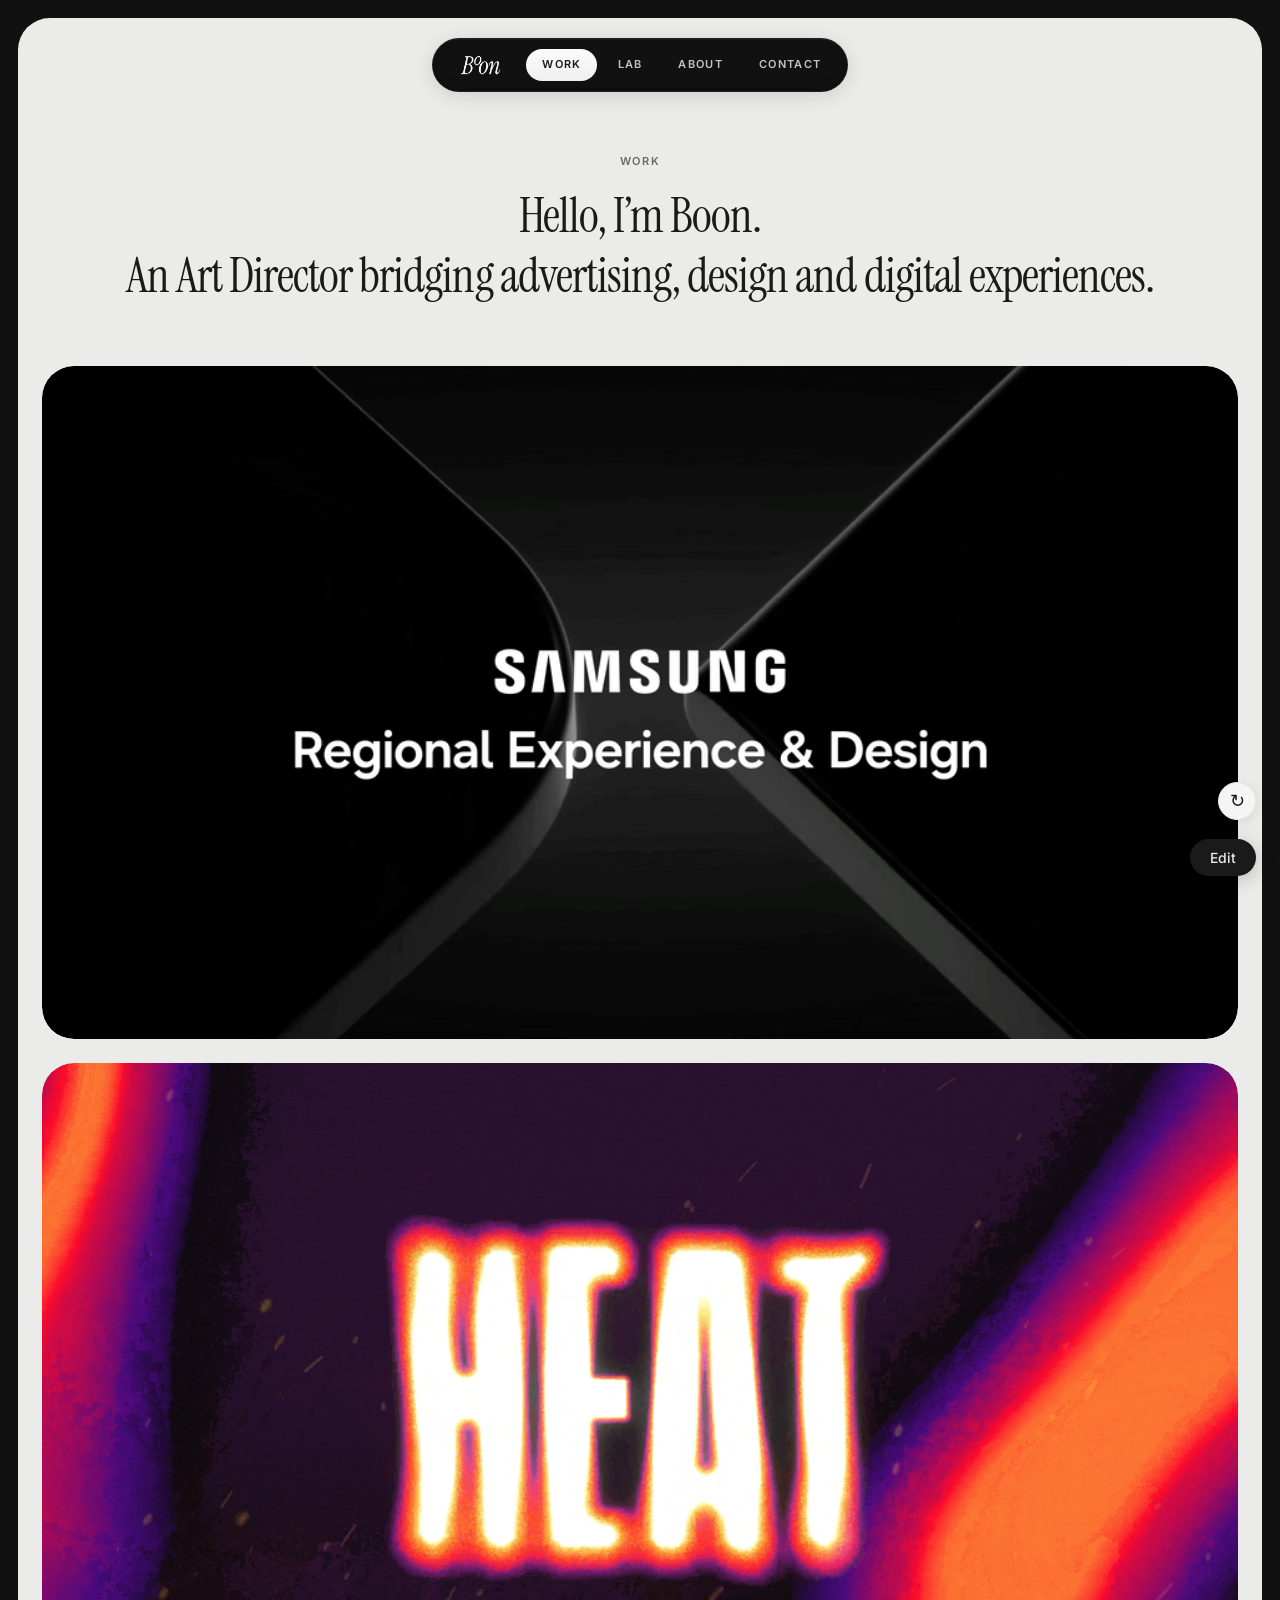
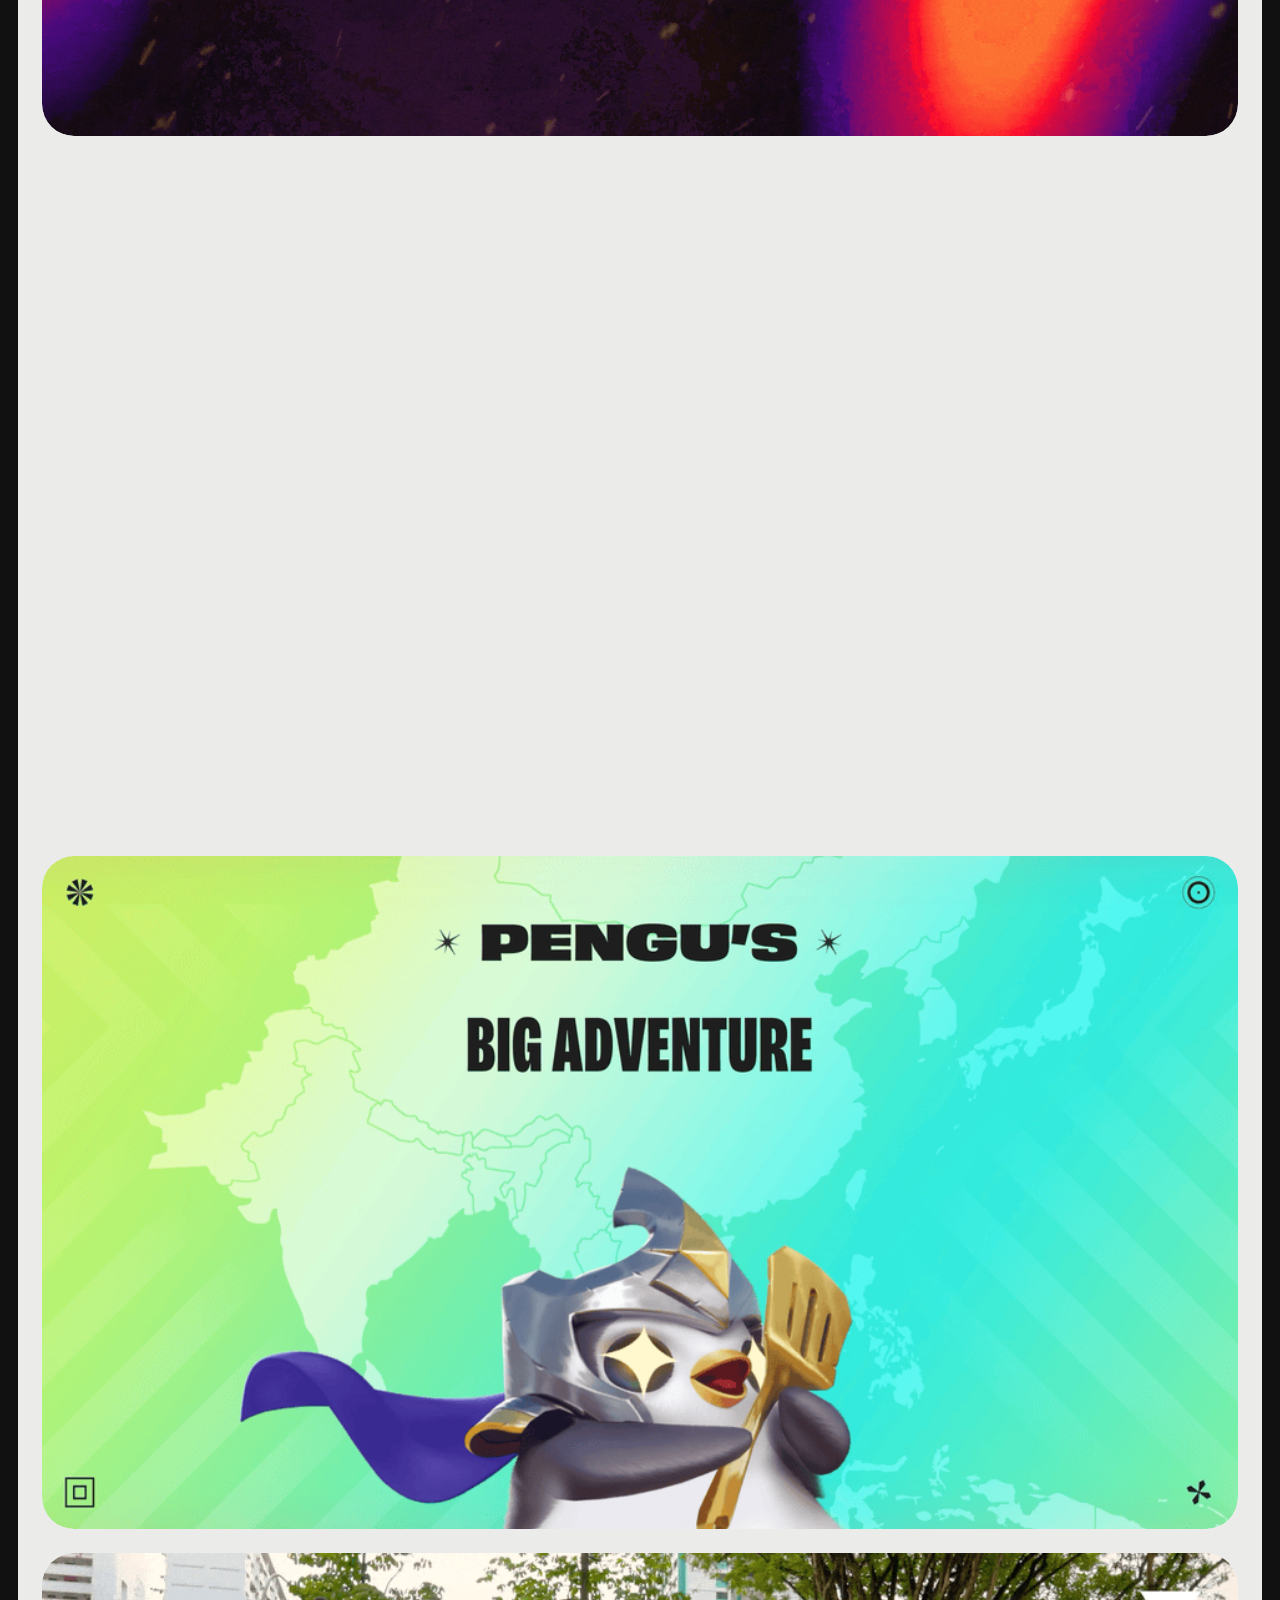
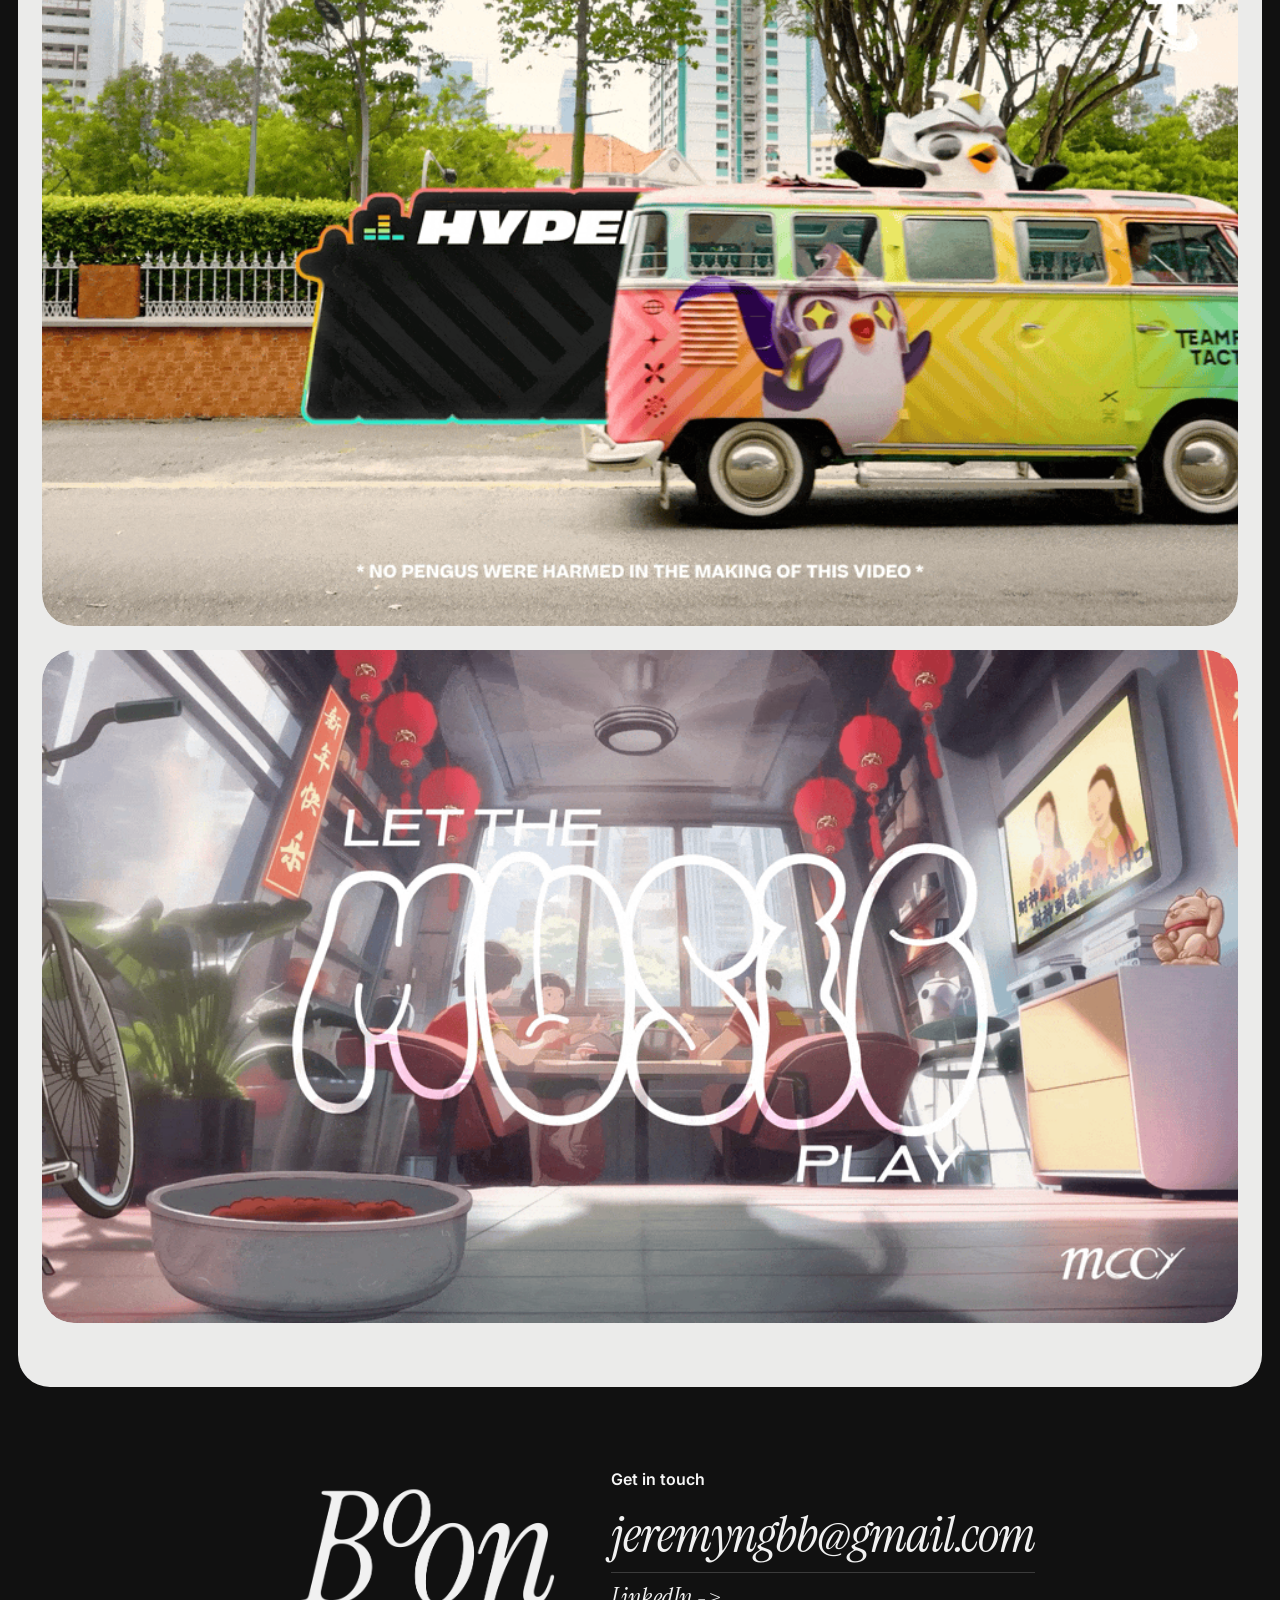
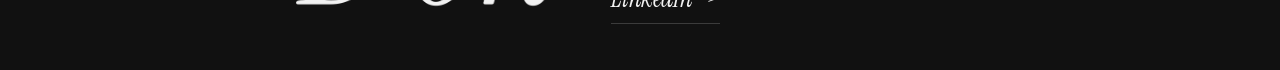
==== index.html @ 9c209c6b "Refresh about copy" ====
<!DOCTYPE html>
<html lang="en">
<head>
  <meta charset="UTF-8">
  <meta name="viewport" content="width=device-width, initial-scale=1.0">
  <meta name="description" content="Boon — Creative Portfolio. Currently Pushin' Ps in Digitas Singapore.">
  <title>Boon — Portfolio</title>
  <link rel="icon" type="image/png" href="assets/boon-logo.png">
  <link rel="apple-touch-icon" href="assets/boon-logo.png">
  <link rel="stylesheet" href="css/style.css?v=20260504-01">
</head>
<body>

  <!-- Viewport Outer (dark background) -->
  <div class="viewport-outer">
    <div class="site-frame" id="siteFrame">

      <!-- Site Header -->
      <header class="site-header" id="siteHeader">
        <div class="site-header-left"></div>
        <nav class="notch-nav" id="notchNav">
          <span class="site-logo" id="notchLogo" data-editable="site.logo"></span>
          <div class="notch-links-shell">
            <div class="notch-links" id="notchLinks"></div>
          </div>
        </nav>
        <div class="site-header-right"></div>
      </header>

      <!-- Work View -->
      <div id="workView">
        <!-- Hero Section -->
        <section class="hero" id="hero">
          <p class="hero-eyebrow">WORK</p>
          <h1 class="hero-title" id="heroTitle"></h1>
        </section>

        <!-- Projects Grid -->
        <section class="projects-grid" id="projectsGrid"></section>
      </div>

      <!-- Lab View -->
      <div id="labView" style="display: none;">
        <section class="hero" id="labHero">
          <p class="hero-eyebrow">LAB</p>
          <h1 class="hero-title" id="labTitle"></h1>
        </section>

        <section class="projects-grid" id="labProjectsGrid"></section>
      </div>

      <!-- About View -->
      <div id="aboutView" style="display: none;">
        <section class="about-section" id="aboutSection"></section>
      </div>

    </div><!-- /site-frame -->
  </div><!-- /viewport-outer -->

  <footer class="site-footer" id="siteFooter"></footer>

  <!-- Sync Button -->
  <button class="sync-toggle" id="syncToggle" title="Sync from data.js" onclick="syncFromFile()">↻</button>

  <!-- Edit Mode Toggle -->
  <button class="edit-toggle" id="editToggle">Edit</button>

  <!-- Edit Toolbar -->
  <div class="edit-toolbar" id="editToolbar">
    <button onclick="addNewProject()">+ Add Project</button>
    <button onclick="exportData()">Export Data</button>
    <button class="primary" onclick="saveData(); showToast('Saved!');">Save</button>
  </div>

  <!-- Toast notification -->
  <div id="toast" style="
    position: fixed; bottom: 80px; left: 50%; transform: translateX(-50%) translateY(20px);
    background: #1A1A1A; color: #fff; font-family: var(--font-body); font-size: 13px;
    padding: 10px 24px; border-radius: 50px; opacity: 0; pointer-events: none;
    transition: all 0.3s cubic-bezier(0.16, 1, 0.3, 1); z-index: 3000;
  "></div>

  <!-- Scripts -->
  <script defer src="js/data.js?v=20260504-01"></script>
  <script defer src="js/core.js?v=20260504-01"></script>
  <script defer src="js/app.js?v=20260504-01"></script>
  <script defer src="js/editor.js?v=20260504-01"></script>
</body>
</html>
---- css/style.css ----
/* ============================================================
   V3 PORTFOLIO — DESIGN SYSTEM & STYLES
   'Arkitect' Style — Architectural Frame Layout
   Typography: Instrument Serif (headers) + Inter (body)
   ============================================================ */

/* --- Google Fonts Import --- */
@import url('https://fonts.googleapis.com/css2?family=Instrument+Serif:ital@0;1&family=Inter:wght@300;400;500;600&display=swap');

/* --- Design Tokens --- */
:root {
  /* Colors */
  --color-bg: #EBEBEA;
  --color-outer: #111111;
  --color-text: #1A1A1A;
  --color-text-secondary: #6B6B6B;
  --color-surface: #F5F5F5;
  --color-border: #E8E8E8;
  --color-notch-bg: rgba(20, 20, 20, 0.90);
  --color-notch-text: #FFFFFF;
  --color-accent: #0044FF;

  /* Typography */
  --font-heading: 'Instrument Serif', serif;
  --font-body: 'Inter', sans-serif;

  /* Spacing */
  --space-xs: 8px;
  --space-sm: 16px;
  --space-md: 24px;
  --space-lg: 40px;
  --space-xl: 64px;
  --space-2xl: 96px;

  /* Layout */
  --max-width: 1200px;
  --media-max-width: 1280px;
  --card-radius: 16px;
  --notch-radius: 50px;
  --frame-radius: 32px;
  --grid-item-radius: 24px;
  --frame-padding: 18px;

  /* Transitions */
  --ease-out: cubic-bezier(0.16, 1, 0.3, 1);
  --ease-spring: cubic-bezier(0.34, 1.56, 0.64, 1);
  --duration-fast: 0.2s;
  --duration-normal: 0.4s;
  --duration-slow: 0.6s;
}

/* --- Reset --- */
*,
*::before,
*::after {
  box-sizing: border-box;
  margin: 0;
  padding: 0;
}

html {
  scroll-behavior: smooth;
  -webkit-font-smoothing: antialiased;
  -moz-osx-font-smoothing: grayscale;
}

body {
  font-family: var(--font-body);
  font-weight: 400;
  font-size: 16px;
  line-height: 1.6;
  color: var(--color-text);
  background-color: var(--color-outer);
  overflow-x: hidden;
  min-height: 100vh;
}

img {
  display: block;
  max-width: 100%;
  height: auto;
}

a {
  color: inherit;
  text-decoration: none;
}

/* ============================================================
   ARCHITECTURAL FRAME LAYOUT
   ============================================================ */

/* Outer container — the dark background "border" */
.viewport-outer {
  position: relative;
  min-height: 100vh;
  background-color: var(--color-outer);
  padding: var(--frame-padding);
  display: flex;
}

/* Inner frame — the white content area */
.site-frame {
  flex: 1;
  background: var(--color-bg);
  border-radius: var(--frame-radius);
  overflow: visible;
  position: relative;
  transition:
    transform 0.42s var(--ease-out),
    opacity 0.28s var(--ease-out),
    filter 0.28s var(--ease-out);
}

/* Body fade-in on load */
.site-frame > * {
  animation: bodyFadeIn 0.5s ease forwards;
}

@keyframes bodyFadeIn {
  from { opacity: 0; }
  to   { opacity: 1; }
}

/* ============================================================
   SITE FOOTER
   ============================================================ */
.site-footer {
  background: var(--color-outer);
  color: #F5F1E8;
  padding: 0 var(--frame-padding) calc(var(--space-md) + 20px);
}

.site-footer-inner {
  max-width: min(1400px, calc(100vw - (var(--frame-padding) * 2)));
  margin: 0 auto;
  padding: 0;
  position: relative;
}

.site-footer-top {
  display: grid;
  grid-template-columns: minmax(220px, 0.78fr) minmax(320px, 1fr);
  gap: clamp(28px, 5vw, 56px);
  align-items: center;
  padding-top: 64px;
  max-width: 980px;
  margin: 0 auto;
}

.site-footer-brand {
  display: flex;
  align-items: center;
  justify-content: flex-end;
  min-height: 0;
  width: 100%;
  padding: 0;
  border: none;
  background: transparent;
  cursor: pointer;
  transition: opacity var(--duration-fast) ease;
}

.site-footer-brand:hover {
  opacity: 0.82;
}

.site-footer-logo-mark {
  width: min(100%, 260px);
  height: auto;
  object-fit: contain;
  filter: brightness(0) invert(1);
  opacity: 0.94;
}

.site-footer-wordmark {
  font-family: var(--font-heading);
  font-size: clamp(88px, 16vw, 220px);
  line-height: 0.9;
  letter-spacing: -0.04em;
}

.site-footer-meta {
  display: flex;
  flex-direction: column;
  align-items: flex-start;
  justify-content: center;
  gap: 14px;
  padding-bottom: 0;
}

.site-footer-kicker {
  font-family: var(--font-body);
  font-size: 16px;
  font-weight: 600;
  line-height: 1.1;
  color: rgba(255, 255, 255, 0.96);
  margin: 0 0 8px;
}

.site-footer-link {
  display: inline-flex;
  align-items: center;
  justify-content: flex-start;
  min-height: 0;
  padding: 0 0 12px;
  border: none;
  border-bottom: 1px solid rgba(255, 255, 255, 0.18);
  color: rgba(255, 255, 255, 0.94);
  background: transparent;
  font-family: var(--font-heading);
  font-size: clamp(34px, 4vw, 58px);
  font-weight: 400;
  font-style: italic;
  letter-spacing: -0.02em;
  line-height: 0.95;
  white-space: nowrap;
  transition: border-color var(--duration-fast) ease,
    color var(--duration-fast) ease,
    transform var(--duration-fast) var(--ease-out);
}

.site-footer-link--secondary {
  font-size: clamp(17px, 2vw, 29px);
}

.site-footer-link:hover {
  color: #ffffff;
  border-color: rgba(255, 255, 255, 0.34);
  transform: translateY(-1px);
}

.site-footer-toplink {
  position: absolute;
  top: -56px;
  left: 50%;
  display: flex;
  align-items: center;
  justify-content: center;
  min-width: 250px;
  min-height: 56px;
  padding: 0 28px;
  border: none;
  border-radius: 0 0 28px 28px;
  color: #111111;
  background: var(--color-bg);
  font-family: var(--font-body);
  font-size: 14px;
  font-weight: 600;
  letter-spacing: 0.02em;
  text-transform: uppercase;
  cursor: pointer;
  opacity: 1;
  visibility: hidden;
  pointer-events: none;
  transform: translate(-50%, -18px);
  transition: background var(--duration-fast) ease,
    transform 1.05s cubic-bezier(0.22, 1, 0.36, 1) 0.12s;
}

.site-footer.footer-reveal-active .site-footer-toplink {
  visibility: visible;
  pointer-events: auto;
  transform: translate(-50%, 10px);
}

.site-footer-toplink:hover {
  color: #3a3a3a;
}

/* ============================================================
   SITE HEADER (3-part: Logo | Nav-Pill | Spacer)
   ============================================================ */
.site-header {
  position: sticky;
  top: 0;
  z-index: 1000;
  display: grid;
  grid-template-columns: 1fr auto 1fr;
  align-items: center;
  padding: 20px 32px;
  background: transparent; /* No more white rectangle */
  border-bottom: 1px solid transparent;
  transition: transform var(--duration-normal) var(--ease-out);
}

/* Class to hide the header on scroll down */
.site-header.header-hidden {
  transform: translateY(-100%);
}

/* Logo in header (inside nav pill) */
.site-logo {
  display: inline-flex;
  align-items: center;
  justify-content: center;
  min-height: 38px;
  cursor: pointer;
  user-select: none;
  padding-left: 22px;
  padding-right: 14px;
  margin-right: 8px;
  transition: opacity var(--duration-fast) ease;
}

.site-logo-mark {
  display: block;
  height: 24px;
  width: auto;
  max-width: 128px;
  object-fit: contain;
  opacity: 0.98;
  filter: brightness(0) invert(1) drop-shadow(0 1px 0 rgba(255, 255, 255, 0.14));
}

.site-logo:hover {
  opacity: 0.6;
}

/* Right spacer */
.site-header-right {
  justify-self: end;
}

/* ============================================================
   NOTCH NAV (Pill — center of header)
   ============================================================ */
.notch-nav {
  display: flex;
  align-items: center;
  gap: 0;
  padding: 6px;
  background: var(--color-outer);
  border-radius: var(--notch-radius);
  border: 1px solid rgba(255, 255, 255, 0.06);
  box-shadow:
    inset 0 1px 0 rgba(255, 255, 255, 0.04),
    inset 0 -2px 8px rgba(0, 0, 0, 0.28),
    0 4px 20px rgba(0, 0, 0, 0.12);
}

.notch-links-shell {
  position: relative;
  display: flex;
  align-items: center;
  padding: 4px;
  border-radius: 999px;
  background: transparent;
  box-shadow: none;
}

.notch-links {
  position: relative;
  display: flex;
  align-items: center;
  gap: 4px;
}

.notch-active-pill {
  position: absolute;
  top: 0;
  left: 0;
  height: 100%;
  border-radius: 50px;
  background:
    linear-gradient(180deg, rgba(255, 255, 255, 0.98) 0%, rgba(244, 244, 244, 0.98) 100%);
  transition: transform 0.65s var(--ease-out),
              width 0.65s var(--ease-out),
              opacity 0.2s ease;
  opacity: 0;
  pointer-events: none;
}

.notch-active-pill.is-returning {
  transition: transform 0.8s var(--ease-out),
              width 0.8s var(--ease-out),
              opacity 0.2s ease;
}

.notch-link {
  position: relative;
  z-index: 1;
  font-family: var(--font-body);
  font-size: 11px;
  font-weight: 600;
  letter-spacing: 0.12em;
  text-transform: uppercase;
  color: var(--color-notch-text);
  padding: 7px 16px;
  border-radius: 50px;
  transition: color var(--duration-fast) ease,
              opacity var(--duration-fast) ease;
  cursor: pointer;
  user-select: none;
  opacity: 0.75;
  white-space: nowrap;
}

.notch-link:hover {
  opacity: 1;
}

.notch-link.active {
  opacity: 1;
}

.notch-link.is-highlighted {
  color: var(--color-text);
  opacity: 1;
}

/* ============================================================
   HERO SECTION
   ============================================================ */
.hero {
  text-align: center;
  padding: 40px var(--space-md) 60px;
  max-width: var(--max-width);
  margin: 0 auto;
}

.hero-eyebrow {
  font-family: var(--font-body);
  font-size: 11px;
  font-weight: 600;
  letter-spacing: 0.14em;
  text-transform: uppercase;
  color: var(--color-text-secondary);
  margin-bottom: var(--space-sm);
}

.hero-title {
  font-family: var(--font-heading);
  font-size: clamp(32px, 5vw, 48px);
  font-weight: 400;
  line-height: 1.25;
  color: var(--color-text);
  letter-spacing: -0.02em;
}

/* Hero entrance animation */
.hero-title .line {
  display: block;
  opacity: 0;
  transform: translateY(20px);
  animation: heroLineIn 0.7s var(--ease-out) forwards;
}

.about-hero-headline .line {
  display: block;
  opacity: 0;
  transform: translateY(20px);
  animation: heroLineIn 0.7s var(--ease-out) forwards;
}

.hero-title .line:nth-child(2) {
  animation-delay: 0.12s;
}

.about-hero-headline .line:nth-child(2) {
  animation-delay: 0.12s;
}

@keyframes heroLineIn {
  to {
    opacity: 1;
    transform: translateY(0);
  }
}

/* ============================================================
   PROJECT CARDS GRID — Flush Architectural Layout
   ============================================================ */
.projects-grid {
  width: 100%;
  display: flex;
  flex-direction: column;
  gap: var(--space-md);
  padding: 0 0 var(--space-xl);
}

.project-card {
  position: relative;
  width: min(calc(100% - (var(--space-md) * 2)), var(--media-max-width));
  max-width: var(--media-max-width);
  margin: 0 auto;
  aspect-ratio: 16 / 9;
  overflow: hidden;
  cursor: pointer;
  display: block;
  border-radius: var(--frame-radius);
}

@media (hover: hover) and (pointer: fine) {
  .has-custom-view-cursor .project-card,
  .has-custom-view-cursor .project-card * {
    cursor: none !important;
  }
}

/* BG image — fills full card */
.project-card-bg {
  position: absolute;
  inset: 0;
  background-size: cover;
  background-repeat: no-repeat;
  background-position: center;
  border-radius: inherit;
  transition: transform 0.7s var(--ease-out);
}

.project-card-media,
.project-hero-media,
.block-media {
  width: 100%;
  height: 100%;
  display: block;
  border-radius: inherit;
  background: transparent;
}

.project-card-media {
  object-fit: cover;
}

.project-hero-media,
.block-media--contain {
  object-fit: contain;
}

.block-media--cover {
  object-fit: cover;
}

.project-card:hover .project-card-bg {
  transform: scale(1.03);
}

.project-view-cursor {
  position: fixed;
  top: 0;
  left: 0;
  width: 55px;
  height: 55px;
  display: flex;
  align-items: center;
  justify-content: center;
  border-radius: 999px;
  background: rgba(17, 17, 17, 0.92);
  color: #ffffff;
  backdrop-filter: blur(8px);
  -webkit-backdrop-filter: blur(8px);
  transform: translate(-50%, -50%) scale(0.84);
  opacity: 0;
  pointer-events: none;
  z-index: 2100;
  transition:
    opacity 0.18s ease,
    transform 0.28s cubic-bezier(0.22, 1, 0.36, 1);
}

.project-view-cursor.is-active {
  opacity: 1;
  transform: translate(-50%, -50%) scale(1);
}

.project-view-cursor__label {
  font-family: var(--font-body);
  font-size: 9px;
  font-weight: 600;
  letter-spacing: 0.14em;
  text-transform: uppercase;
  line-height: 1;
}

/* Brand tag — minimalist white pill on top-left */
.project-brand-tag {
  position: absolute;
  top: 20px;
  left: 20px;
  z-index: 2;
  display: flex;
  gap: 6px;
  flex-wrap: wrap;
}

.brand-pill {
  display: inline-block;
  background: #FFFFFF;
  color: #1A1A1A;
  font-family: var(--font-body);
  font-size: 10px;
  font-weight: 700;
  letter-spacing: 0.1em;
  text-transform: uppercase;
  padding: 5px 12px;
  border-radius: 50px;
  pointer-events: none;
  /* Subtle shadow for readability on dark images */
  box-shadow: 0 2px 12px rgba(0, 0, 0, 0.15);
  transition: opacity var(--duration-fast) ease;
}

/* Click-to-nav overlay */
.project-card-click-area {
  position: absolute;
  inset: 0;
  z-index: 1;
}

/* ============================================================
   PROJECT DETAIL PAGE
   ============================================================ */
.project-hero {
  position: relative;
  width: 100%;
  margin-top: 0;
  padding: 0 var(--space-md);
  max-width: var(--media-max-width);
  margin: 40px auto 0;
}

.project-hero-image {
  width: 100%;
  aspect-ratio: 16 / 10;
  border-radius: var(--frame-radius);
  overflow: hidden;
  display: flex;
  align-items: center;
  justify-content: center;
  background-size: contain;
  background-repeat: no-repeat;
  background-position: center;
}

.project-hero-image img {
  width: 100%;
  height: 100%;
  object-fit: contain;
}

.project-hero-label {
  font-family: var(--font-heading);
  font-size: clamp(32px, 6vw, 56px);
  color: #FFFFFF;
  text-shadow: 0 2px 20px rgba(0, 0, 0, 0.2);
}

.project-info {
  max-width: var(--max-width);
  margin: 0 auto;
  padding: var(--space-xl) var(--space-md);
  text-align: center;
}

.project-info-title {
  font-family: var(--font-heading);
  font-size: clamp(28px, 5vw, 40px);
  font-weight: 400;
  margin-bottom: var(--space-md);
  line-height: 1.3;
}

.project-info-description {
  font-family: var(--font-body);
  font-size: 16px;
  line-height: 1.75;
  color: var(--color-text-secondary);
  max-width: 800px;
  margin: 0 auto;
}

.project-info-description span {
  font-size: inherit !important;
}

.project-info-description p {
  margin-bottom: var(--space-sm) !important;
}

.project-info-description p:last-child {
  margin-bottom: 0 !important;
}

/* Base styles for user-generated inline links */
[data-editable] a,
.content-blocks a {
  color: inherit;
  text-decoration: underline;
  text-decoration-thickness: 1px;
  text-underline-offset: 4px;
  transition: opacity 0.2s ease;
}

[data-editable] a:hover,
.content-blocks a:hover {
  opacity: 0.6;
}

.project-meta {
  display: flex;
  justify-content: center;
  gap: var(--space-md);
  flex-wrap: wrap;
  font-family: var(--font-body);
  font-size: 13px;
  font-weight: 500;
  letter-spacing: 0.08em;
  text-transform: uppercase;
  color: var(--color-text-secondary);
  margin-top: var(--space-lg);
}

.project-meta span {
  white-space: nowrap;
}

/* --- Content Blocks --- */
.content-blocks {
  max-width: var(--media-max-width);
  margin: 0 auto;
  padding: 0 var(--space-md) var(--space-2xl);
  display: flex;
  flex-direction: column;
  gap: var(--space-lg);
}

.block-full-image {
  width: 100%;
  aspect-ratio: 16 / 10;
  border-radius: var(--frame-radius);
  overflow: hidden;
  display: flex;
  align-items: center;
  justify-content: center;
  background-size: contain;
  background-repeat: no-repeat;
  background-position: center;
}

.block-full-image img {
  width: 100%;
  height: 100%;
  object-fit: contain;
}

.block-full-image-label {
  font-family: var(--font-heading);
  font-size: clamp(28px, 5vw, 48px);
  color: #FFFFFF;
  text-shadow: 0 2px 20px rgba(0, 0, 0, 0.2);
}

.block-image-grid {
  display: grid;
  gap: var(--space-sm);
}

.block-two-image {
  display: grid;
  grid-template-columns: repeat(2, 1fr);
  gap: var(--space-sm);
}

.block-two-image-item {
  position: relative;
  aspect-ratio: 16 / 9;
  border-radius: var(--frame-radius);
  overflow: hidden;
  display: flex;
  align-items: center;
  justify-content: center;
  background-size: contain;
  background-repeat: no-repeat;
  background-position: center;
}

.block-image-grid.cols-2 {
  grid-template-columns: repeat(2, 1fr);
}

.block-image-grid.cols-3 {
  grid-template-columns: repeat(3, 1fr);
}

.block-image-grid.cols-4 {
  grid-template-columns: repeat(4, 1fr);
}

.block-grid-item {
  position: relative;
  aspect-ratio: 3 / 4;
  border-radius: var(--grid-item-radius);
  overflow: hidden;
  display: flex;
  align-items: center;
  justify-content: center;
  background-size: contain;
  background-repeat: no-repeat;
  background-position: center;
}

.block-grid-item img {
  width: 100%;
  height: 100%;
  object-fit: contain;
}

.thumbnail-drag-handle {
  position: absolute;
  top: 10px;
  left: 10px;
  width: 28px;
  height: 28px;
  display: none;
  align-items: center;
  justify-content: center;
  background: rgba(20, 20, 20, 0.85);
  color: #fff;
  border: 1px solid rgba(255, 255, 255, 0.2);
  border-radius: 50%;
  font-size: 12px;
  line-height: 1;
  cursor: grab;
  z-index: 21;
  backdrop-filter: blur(4px);
  user-select: none;
  -webkit-user-select: none;
}

body.edit-mode .thumbnail-drag-handle {
  display: flex;
}

body.edit-mode .thumbnail-drag-handle:active {
  cursor: grabbing;
}

.block-text {
  text-align: center;
  padding: var(--space-md) 0;
}

.block-text p {
  font-family: var(--font-body);
  font-size: 16px;
  line-height: 1.75;
  color: var(--color-text-secondary);
  max-width: 800px;
  margin: 0 auto;
}

.block-video {
  width: 100%;
  aspect-ratio: 16 / 9;
  border-radius: var(--frame-radius);
  overflow: hidden;
  position: relative;
  display: flex;
  align-items: center;
  justify-content: center;
}

.block-video iframe,
.block-video video {
  width: 100%;
  height: 100%;
  border: none;
}

.block-two-column {
  display: grid;
  grid-template-columns: 1fr 1fr;
  gap: var(--space-md);
  align-items: start;
}

.block-two-column .col-text {
  font-family: var(--font-body);
  font-size: 16px;
  line-height: 1.75;
  color: var(--color-text-secondary);
  padding: var(--space-sm) 0;
}

.block-two-column .col-image {
  border-radius: var(--frame-radius);
  overflow: hidden;
  aspect-ratio: 4 / 3;
  background-size: contain;
  background-repeat: no-repeat;
  background-position: center;
}

.block-two-column .col-image img {
  width: 100%;
  height: 100%;
  object-fit: contain;
}

/* ============================================================
   EDIT MODE
   ============================================================ */
.sync-toggle {
  position: fixed;
  bottom: calc(env(safe-area-inset-bottom, 0px) + var(--space-md) + 56px);
  right: max(var(--space-md), env(safe-area-inset-right, 0px));
  z-index: 99999;
  width: 38px;
  height: 38px;
  background: var(--color-surface);
  color: var(--color-text);
  font-size: 18px;
  line-height: 1;
  border: 1px solid var(--color-border);
  border-radius: 50%;
  cursor: pointer;
  box-shadow: 0 2px 12px rgba(0, 0, 0, 0.1);
  display: none !important;
  visibility: hidden !important;
  opacity: 0 !important;
  align-items: center;
  justify-content: center;
  transition: transform var(--duration-fast) var(--ease-spring),
    background var(--duration-fast) ease,
    box-shadow var(--duration-fast) ease;
}

.sync-toggle:hover {
  transform: scale(1.1) rotate(20deg);
  background: var(--color-bg);
  box-shadow: 0 4px 20px rgba(0, 0, 0, 0.15);
}

.sync-toggle.syncing {
  animation: syncSpin 0.8s linear infinite;
  opacity: 0.6;
  pointer-events: none;
}

@keyframes syncSpin {
  from { transform: rotate(0deg); }
  to   { transform: rotate(360deg); }
}

.edit-toggle {
  position: fixed;
  bottom: calc(env(safe-area-inset-bottom, 0px) + var(--space-md));
  right: max(var(--space-md), env(safe-area-inset-right, 0px));
  z-index: 99999;
  background: var(--color-text);
  color: var(--color-bg);
  font-family: var(--font-body);
  font-size: 14px;
  font-weight: 500;
  padding: 10px 20px;
  border: none;
  border-radius: 50px;
  cursor: pointer;
  box-shadow: 0 4px 20px rgba(0, 0, 0, 0.2);
  display: none !important;
  visibility: hidden !important;
  opacity: 0 !important;
  align-items: center;
  justify-content: center;
  transition: transform var(--duration-fast) var(--ease-spring),
    background var(--duration-fast) ease;
}

.edit-toggle:hover {
  transform: scale(1.05);
}

.edit-toggle.active {
  background: var(--color-accent);
}

body.editor-enabled .sync-toggle {
  display: flex !important;
  visibility: visible !important;
  opacity: 1 !important;
}

body.editor-enabled .edit-toggle {
  display: inline-flex !important;
  visibility: visible !important;
  opacity: 1 !important;
}

/* Editable elements in edit mode */
body.edit-mode [data-editable] {
  outline: 2px dashed rgba(0, 68, 255, 0.3);
  outline-offset: 4px;
  cursor: text;
  border-radius: 4px;
  transition: outline-color var(--duration-fast) ease;
}

body.edit-mode [data-editable]:hover {
  outline-color: var(--color-accent);
}

body.edit-mode [data-editable]:focus {
  outline: 2px solid var(--color-accent);
  outline-offset: 4px;
}

/* Drag handle for cards and blocks in edit mode */
body.edit-mode .project-card,
body.edit-mode #contentBlocks > div[data-block-index] {
  cursor: grab;
}

body.edit-mode .project-card.dragging,
body.edit-mode #contentBlocks > div[data-block-index].dragging {
  opacity: 0.5;
  cursor: grabbing;
}

.drag-placeholder {
  border: 2px dashed var(--color-border);
  aspect-ratio: 16 / 9;
  background: var(--color-surface);
}

.drag-placeholder-block {
  border: 2px dashed var(--color-border);
  border-radius: var(--card-radius);
  min-height: 120px;
  background: var(--color-surface);
}

.drag-placeholder-thumb {
  border: 2px dashed var(--color-border);
  border-radius: var(--card-radius);
  min-height: 120px;
  background: var(--color-surface);
}

/* Disable overlays during card drag */
#projectsGrid.is-card-dragging .image-upload-overlay,
#labProjectsGrid.is-card-dragging .image-upload-overlay {
  pointer-events: none;
}

/* Image upload overlay */
.image-upload-overlay {
  position: absolute;
  inset: 0;
  background: rgba(0, 0, 0, 0.5);
  display: none;
  align-items: center;
  justify-content: center;
  border-radius: 0;
  cursor: pointer;
  z-index: 5;
  transition: opacity var(--duration-fast) ease;
}

body.edit-mode .image-upload-overlay {
  display: flex;
}

.image-upload-overlay span {
  font-family: var(--font-body);
  font-size: 14px;
  font-weight: 500;
  color: #FFFFFF;
  background: rgba(255, 255, 255, 0.15);
  padding: 10px 24px;
  border-radius: 50px;
  backdrop-filter: blur(8px);
  border: 1px solid rgba(255, 255, 255, 0.2);
}

/* Delete Element Button */
.delete-element-btn {
  position: absolute;
  top: 12px;
  right: 12px;
  width: 32px;
  height: 32px;
  background: rgba(20, 20, 20, 0.85);
  color: #fff;
  border: 1px solid rgba(255, 255, 255, 0.2);
  border-radius: 50%;
  font-size: 20px;
  line-height: 1;
  display: none;
  align-items: center;
  justify-content: center;
  cursor: pointer;
  z-index: 20;
  backdrop-filter: blur(4px);
  transition: transform 0.2s cubic-bezier(0.34, 1.56, 0.64, 1), background 0.2s ease;
}

body.edit-mode .delete-element-btn {
  display: flex;
}

.delete-element-btn:hover {
  transform: scale(1.1);
  background: #d93025;
}

.block-drag-handle {
  position: absolute;
  top: 12px;
  left: 12px;
  width: 32px;
  height: 32px;
  display: none;
  align-items: center;
  justify-content: center;
  background: rgba(20, 20, 20, 0.85);
  color: #fff;
  border: 1px solid rgba(255, 255, 255, 0.2);
  border-radius: 50%;
  font-size: 14px;
  line-height: 1;
  cursor: grab;
  z-index: 20;
  backdrop-filter: blur(4px);
  user-select: none;
  -webkit-user-select: none;
}

body.edit-mode .block-drag-handle {
  display: flex;
}

.card-drag-handle {
  pointer-events: none;
}

body.edit-mode .block-drag-handle:active {
  cursor: grabbing;
}

.block-move-controls {
  position: absolute;
  top: 12px;
  left: 52px;
  display: none;
  gap: 8px;
  z-index: 20;
}

body.edit-mode .block-move-controls {
  display: flex;
}

.card-move-controls {
  left: 52px;
}

.block-move-btn {
  width: 32px;
  height: 32px;
  display: inline-flex;
  align-items: center;
  justify-content: center;
  background: rgba(20, 20, 20, 0.85);
  color: #fff;
  border: 1px solid rgba(255, 255, 255, 0.2);
  border-radius: 50%;
  font-size: 14px;
  line-height: 1;
  cursor: pointer;
  backdrop-filter: blur(4px);
  -webkit-backdrop-filter: blur(4px);
  touch-action: manipulation;
  user-select: none;
  -webkit-user-select: none;
}

.block-move-btn:disabled {
  opacity: 0.38;
  cursor: default;
}

.block-move-btn:not(:disabled):hover {
  transform: scale(1.06);
}

/* Ensure parents of delete buttons establish containing block */
body.edit-mode .block-image-grid,
body.edit-mode .block-text,
body.edit-mode .block-two-image,
body.edit-mode .block-two-column,
body.edit-mode .block-video,
body.edit-mode .block-full-image {
  position: relative;
}

.delete-image-btn {
  top: 10px;
  right: 10px;
  width: 28px;
  height: 28px;
  font-size: 18px;
  z-index: 21;
}

/* Edit toolbar */
.edit-toolbar {
  position: fixed;
  bottom: calc(env(safe-area-inset-bottom, 0px) + var(--space-md));
  left: 50%;
  transform: translateX(-50%) translateY(80px);
  z-index: 99998;
  display: none !important;
  gap: var(--space-xs);
  background: var(--color-notch-bg);
  backdrop-filter: blur(24px);
  -webkit-backdrop-filter: blur(24px);
  padding: 8px;
  border-radius: var(--notch-radius);
  border: 1px solid rgba(255, 255, 255, 0.08);
  box-shadow: 0 4px 30px rgba(0, 0, 0, 0.2);
  transition: transform var(--duration-normal) var(--ease-out);
  pointer-events: none;
  opacity: 0;
}

body.editor-enabled .edit-toolbar {
  display: flex !important;
}

body.edit-mode .edit-toolbar {
  transform: translateX(-50%) translateY(0);
  pointer-events: all;
  opacity: 1;
}

.edit-toolbar button {
  font-family: var(--font-body);
  font-size: 14px;
  font-weight: 500;
  padding: 8px 16px;
  border: none;
  border-radius: 50px;
  cursor: pointer;
  color: var(--color-notch-text);
  background: transparent;
  transition: background var(--duration-fast) ease;
}

.edit-toolbar button:hover {
  background: rgba(255, 255, 255, 0.12);
}

.edit-toolbar button.primary {
  background: var(--color-accent);
  color: #FFFFFF;
}

.edit-toolbar button.primary:hover {
  background: #0033CC;
}

/* ============================================================
   RESPONSIVE
   ============================================================ */
@media (max-width: 768px) {
  :root {
    --frame-padding: 10px;
    --frame-radius: 24px;
  }

  body {
    overflow-x: hidden;
  }

  .site-header {
    padding: 16px 20px;
  }

  .site-logo {
    min-height: 34px;
    padding-left: 8px;
    padding-right: 14px;
    margin-right: 0;
  }

  .site-logo-mark {
    height: 20px;
    max-width: 108px;
  }

  .notch-links-shell {
    padding: 3px;
  }

  .notch-links {
    gap: 4px;
  }

  .notch-link {
    font-size: 10px;
    padding: 6px 12px;
  }

  .about-exp-brand {
    width: 20px;
    height: 20px;
    font-size: 8px;
  }

  .about-exp-brand--logo {
    width: 24px;
    height: 24px;
  }

  .hero {
    padding: 30px var(--space-sm) 40px;
  }

  .project-meta {
    gap: var(--space-sm);
    font-size: 12px;
  }

  .block-two-column {
    grid-template-columns: 1fr;
  }

  .block-two-image {
    grid-template-columns: 1fr;
  }

  .block-image-grid.cols-4 {
    grid-template-columns: repeat(2, 1fr);
  }

  .block-image-grid.cols-3 {
    grid-template-columns: repeat(3, 1fr);
  }

  .content-blocks {
    padding: 0 var(--space-sm) var(--space-xl);
  }

  .about-intro {
    flex-direction: column;
    gap: var(--space-md);
  }

  .about-hero-headline {
    max-width: 100%;
    font-size: clamp(32px, 5vw, 48px);
  }

  .about-two-col {
    grid-template-columns: 1fr;
    gap: var(--space-lg);
  }

  .about-side-projects {
    grid-template-columns: 1fr;
  }

  .about-contact-links {
    flex-direction: column;
    gap: var(--space-sm);
  }

  .about-container {
    padding-top: 30px;
  }

  .site-footer {
    padding-bottom: calc(var(--space-md) + 40px);
  }

  .site-footer-top {
    grid-template-columns: 1fr;
    gap: var(--space-md);
    padding-top: 68px;
    max-width: none;
  }

  .site-footer-brand {
    min-height: 0;
    justify-content: center;
    order: 2;
  }

  .site-footer-logo-mark {
    width: min(100%, 220px);
  }

  .site-footer-meta {
    align-items: center;
    padding-bottom: 0;
    order: 1;
  }

  .site-footer-link {
    justify-content: center;
    text-align: center;
    white-space: normal;
  }

  .site-footer-toplink {
    min-width: 190px;
    min-height: 46px;
    padding: 0 22px;
    border-radius: 0 0 22px 22px;
    top: -44px;
    font-size: 10px;
    letter-spacing: 0.12em;
  }

  .site-footer.footer-reveal-active .site-footer-toplink {
    transform: translate(-50%, 18px);
  }

  .site-footer-logo-mark {
    width: min(100%, 260px);
  }
}

/* ============================================================
   ABOUT SECTION
   ============================================================ */
.about-section {
  padding-top: 0;
}

.about-container {
  max-width: var(--max-width);
  margin: 0 auto;
  padding: 40px var(--space-md) var(--space-2xl);
  display: flex;
  flex-direction: column;
  gap: var(--space-xl);
}

/* Section label */
.about-section-label {
  font-family: var(--font-body);
  font-size: 11px;
  font-weight: 600;
  letter-spacing: 0.12em;
  text-transform: uppercase;
  color: var(--color-text-secondary);
  margin-bottom: var(--space-md);
}

/* Divider */
.about-divider {
  border: none;
  border-top: 1px solid rgba(26, 26, 26, 0.12);
}

/* --- Intro --- */
.about-intro {
  display: flex;
  gap: var(--space-2xl);
  align-items: flex-start;
}

.about-intro-full {
  width: 100%;
}

.about-hero-block {
  display: flex;
  flex-direction: column;
  gap: var(--space-sm);
}

.about-hero-copy {
  max-width: 1120px;
}

.about-hero-headline {
  font-family: var(--font-heading);
  font-size: clamp(32px, 5vw, 48px);
  font-weight: 400;
  line-height: 1.25;
  letter-spacing: -0.02em;
  color: var(--color-text);
  max-width: none;
}

















.about-intro-left {
  flex: 0 0 40%;
}

.about-bio {
  font-family: var(--font-body);
  font-size: 17px;
  line-height: 1.8;
  color: var(--color-text);
  margin-top: 0;
  max-width: 50rem;
}

.about-bio--intro {
  max-width: 56rem;
  margin-top: var(--space-lg);
}

.about-bio p {
  margin-bottom: var(--space-md);
}

.about-bio p:last-child {
  margin-bottom: 0;
}

.about-philosophy {
  flex: 1;
  font-family: var(--font-heading);
  font-style: italic;
  font-size: clamp(22px, 3vw, 32px);
  line-height: 1.4;
  color: var(--color-text);
  border-left: 2px solid var(--color-accent);
  padding-left: var(--space-md);
  margin: 0;
  align-self: center;
}

/* --- Experience & Awards --- */
.about-two-col {
  display: grid;
  grid-template-columns: minmax(0, 1.04fr) minmax(0, 0.96fr);
  gap: clamp(36px, 5vw, var(--space-2xl));
  align-items: start;
}

.about-col {
  display: flex;
  flex-direction: column;
  gap: var(--space-xl);
}

.about-section-group {
  display: flex;
  flex-direction: column;
}

.about-experience,
.about-awards {
  display: flex;
  flex-direction: column;
  gap: var(--space-sm);
}

.about-exp-row {
  display: grid;
  grid-template-columns: minmax(0, 1fr) auto;
  gap: var(--space-sm);
  align-items: start;
  padding-bottom: var(--space-sm);
  border-bottom: 1px solid var(--color-border);
}

.about-exp-branding {
  display: flex;
  align-items: center;
  gap: 10px;
  min-width: 0;
}

.about-exp-brand {
  display: inline-flex;
  align-items: center;
  justify-content: center;
  flex: 0 0 auto;
  width: 22px;
  height: 22px;
  border-radius: 999px;
  font-family: var(--font-body);
  font-size: 9px;
  font-weight: 700;
  letter-spacing: 0.08em;
  color: #FFFFFF;
  text-transform: uppercase;
}

.about-exp-brand--digitas {
  background: #FF6A00;
}

.about-exp-brand--goodstuph {
  background: #E11D48;
}

.about-exp-brand--snackereco {
  background: #4A7B32;
}

.about-exp-brand--meta {
  background: #0A66FF;
}

.about-exp-brand--freelance {
  background: #7A7A7A;
}

.about-exp-brand--default {
  background: #9C9C9C;
}

.about-exp-brand--logo {
  width: 28px;
  height: 28px;
  padding: 0;
  border-radius: 0;
  background: transparent;
}

.about-exp-brand-image {
  display: block;
  width: 100%;
  height: 100%;
  object-fit: contain;
  filter: brightness(0) saturate(100%);
  transform: scale(var(--brand-logo-scale, 1));
  transform-origin: center;
}

.about-exp-agency {
  font-family: var(--font-body);
  font-size: 14px;
  font-weight: 500;
  color: var(--color-text);
}

.about-exp-meta {
  display: flex;
  flex-direction: column;
  align-items: flex-end;
  gap: 2px;
}

.about-exp-role {
  font-family: var(--font-body);
  font-size: 13px;
  color: var(--color-text-secondary);
  text-align: right;
}

.about-exp-year {
  font-family: var(--font-body);
  font-size: 12px;
  color: var(--color-text-secondary);
  white-space: nowrap;
  text-align: right;
}

.about-award-row {
  display: flex;
  flex-direction: column;
  gap: 4px;
  padding-bottom: var(--space-sm);
  border-bottom: 1px solid var(--color-border);
}

.about-award-heading {
  display: flex;
  align-items: center;
  gap: 10px;
}

.about-award-medal {
  flex: 0 0 auto;
  width: 20px;
  height: 24px;
  display: inline-flex;
  align-items: center;
  justify-content: center;
}

.about-award-medal svg {
  display: block;
  width: 100%;
  height: 100%;
}

.about-award-medal--gold {
  --medal-ribbon: #9C7B1F;
  --medal-face: #D7B24A;
  --medal-highlight: #F4E7B3;
}

.about-award-medal--silver {
  --medal-ribbon: #8E95A3;
  --medal-face: #C7CCD4;
  --medal-highlight: #F4F6FA;
}

.about-award-medal--bronze {
  --medal-ribbon: #9E5F32;
  --medal-face: #C88753;
  --medal-highlight: #F0CFB0;
}

.medal-ribbon {
  fill: var(--medal-ribbon);
}

.medal-face {
  fill: var(--medal-face);
}

.medal-highlight {
  fill: var(--medal-highlight);
  opacity: 0.68;
}

.about-award-name {
  font-family: var(--font-body);
  font-size: 14px;
  font-weight: 500;
  color: var(--color-text);
}

  .about-award-meta {
    font-family: var(--font-body);
    font-size: 12px;
    color: var(--color-text-secondary);
  }

  .about-award-medal {
    width: 18px;
    height: 22px;
  }

/* --- Capabilities & Clients --- */
.about-capabilities {
  display: flex;
  flex-wrap: wrap;
  gap: var(--space-xs);
}

.about-pill {
  font-family: var(--font-body);
  font-size: 13px;
  font-weight: 500;
  color: var(--color-text);
  background: var(--color-surface);
  border: 1px solid var(--color-border);
  border-radius: 50px;
  padding: 6px 16px;
  cursor: text;
  transition: background var(--duration-fast) ease;
}

.about-clients {
  display: grid;
  grid-template-columns: repeat(auto-fit, minmax(150px, 1fr));
  gap: 14px 18px;
  align-items: stretch;
}

.about-client {
  display: flex;
  align-items: center;
  justify-content: center;
  min-height: 72px;
  padding: 10px 12px;
  border: 1px solid rgba(17, 17, 17, 0.08);
  border-radius: 16px;
  background: rgba(255, 255, 255, 0.5);
  transition: border-color var(--duration-fast) ease,
              background var(--duration-fast) ease;
  font-family: var(--font-body);
  font-size: 14px;
  font-weight: 500;
  color: var(--color-text);
  text-align: center;
}

.about-client:hover {
  border-color: rgba(17, 17, 17, 0.18);
  background: rgba(255, 255, 255, 0.8);
}

.about-client--logo {
  border-bottom: none;
}

.about-client--logo:hover {
  border-bottom-color: transparent;
}

.about-client-logo-stage {
  display: flex;
  align-items: center;
  justify-content: center;
  width: min(100%, var(--logo-width, 132px));
  height: var(--logo-height, 30px);
}

.about-client-logo {
  display: block;
  width: auto;
  height: auto;
  max-width: 100%;
  max-height: 100%;
  object-fit: contain;
  opacity: 0.78;
  filter: brightness(0) saturate(100%);
  transition: opacity var(--duration-fast) ease;
}

.about-client--logo:hover .about-client-logo {
  opacity: 1;
}

/* --- Side Projects --- */
.about-side-projects {
  display: grid;
  grid-template-columns: 1fr 1fr;
  gap: var(--space-md);
}

.about-project-card {
  display: flex;
  align-items: center;
  justify-content: space-between;
  gap: var(--space-md);
  padding: var(--space-md) var(--space-lg);
  border: 1px solid var(--color-border);
  border-radius: var(--card-radius);
  text-decoration: none;
  color: var(--color-text);
  transition: background var(--duration-fast) ease,
    border-color var(--duration-fast) ease,
    transform var(--duration-fast) var(--ease-out);
}

.about-project-card:hover {
  background: var(--color-surface);
  border-color: var(--color-text);
  transform: translateY(-2px);
}

.about-project-card-content {
  display: flex;
  flex-direction: column;
  gap: 6px;
}

.about-project-title {
  font-family: var(--font-heading);
  font-size: 18px;
  font-weight: 400;
  color: var(--color-text);
}

.about-project-desc {
  font-family: var(--font-body);
  font-size: 13px;
  color: var(--color-text-secondary);
  line-height: 1.5;
}

.about-project-arrow {
  font-size: 20px;
  color: var(--color-text-secondary);
  flex-shrink: 0;
  transition: transform var(--duration-fast) var(--ease-spring),
    color var(--duration-fast) ease;
}

.about-project-card:hover .about-project-arrow {
  transform: translate(2px, -2px);
  color: var(--color-text);
}

/* --- Contact --- */
.about-contact {
  display: flex;
  flex-direction: column;
  gap: var(--space-md);
  padding-bottom: var(--space-lg);
}

.about-contact-links {
  display: flex;
  gap: var(--space-lg);
  flex-wrap: wrap;
}

.about-contact-link {
  font-family: var(--font-heading);
  font-style: italic;
  font-size: clamp(20px, 3vw, 32px);
  color: var(--color-text);
  text-decoration: none;
  border-bottom: 1px solid var(--color-border);
  padding-bottom: 4px;
  transition: border-color var(--duration-fast) ease,
    color var(--duration-fast) ease;
}

.about-contact-link:hover {
  border-bottom-color: var(--color-text);
  color: var(--color-accent);
}

.about-footer-note {
  font-family: var(--font-body);
  font-size: 12px;
  color: var(--color-text-secondary);
  margin-top: var(--space-md);
}

@media (max-width: 980px) {
  .about-two-col {
    grid-template-columns: minmax(0, 1.18fr) minmax(0, 0.82fr);
    gap: 28px;
  }

  .about-col {
    gap: var(--space-lg);
  }

  .about-clients {
    grid-template-columns: repeat(2, minmax(0, 1fr));
    gap: 12px;
  }

  .about-client {
    min-height: 66px;
  }
}

@media (max-width: 900px) {
  .about-exp-row {
    grid-template-columns: minmax(0, 1.15fr) minmax(170px, auto);
  }
}

@media (max-width: 820px) {
  .about-two-col {
    display: flex;
    flex-direction: column;
    gap: var(--space-lg);
  }

  .about-col {
    display: contents;
    gap: 0;
  }

  .about-section-group--experience {
    order: 1;
  }

  .about-section-group--recognition {
    order: 2;
  }

  .about-section-group--press {
    order: 3;
  }

  .about-section-group--capabilities {
    order: 4;
  }

  .about-section-group--clients {
    order: 5;
  }
}

@media (max-width: 640px) {
  .about-exp-row {
    grid-template-columns: minmax(0, 1fr) auto;
    gap: 12px;
  }

  .about-exp-branding {
    gap: 12px;
  }

  .about-exp-meta {
    align-items: flex-end;
    padding-left: 0;
  }

  .about-exp-role,
  .about-exp-year {
    text-align: right;
  }

  .about-clients {
    grid-template-columns: repeat(2, minmax(0, 1fr));
    gap: 12px;
  }

  .about-client {
    min-height: 64px;
    padding: 10px;
  }

  .about-client-logo-stage {
    width: min(100%, var(--logo-width, 112px));
    height: min(28px, var(--logo-height, 28px));
  }
}

/* ============================================================
   SCROLLED HEADER SHADOW (JS-driven class)
   ============================================================ */
.site-header.scrolled {
  box-shadow: 0 1px 0 var(--color-border);
}
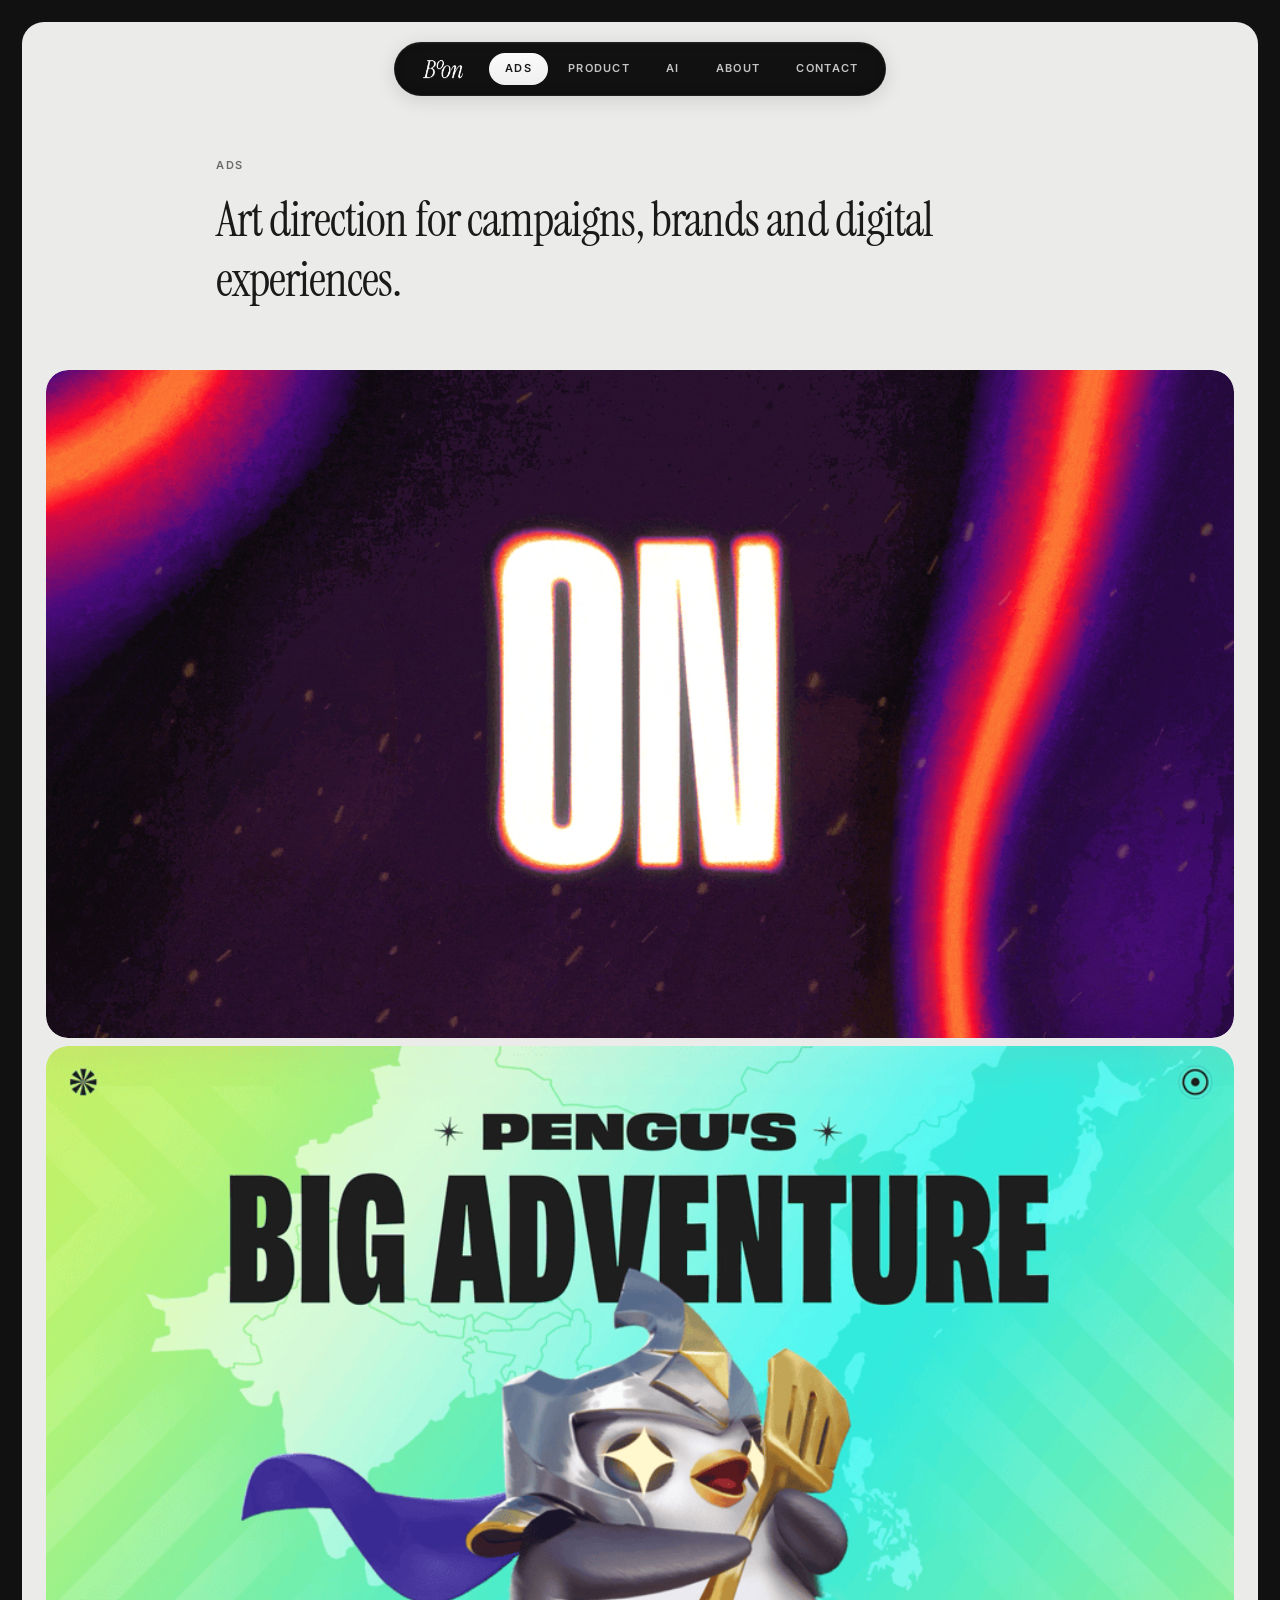
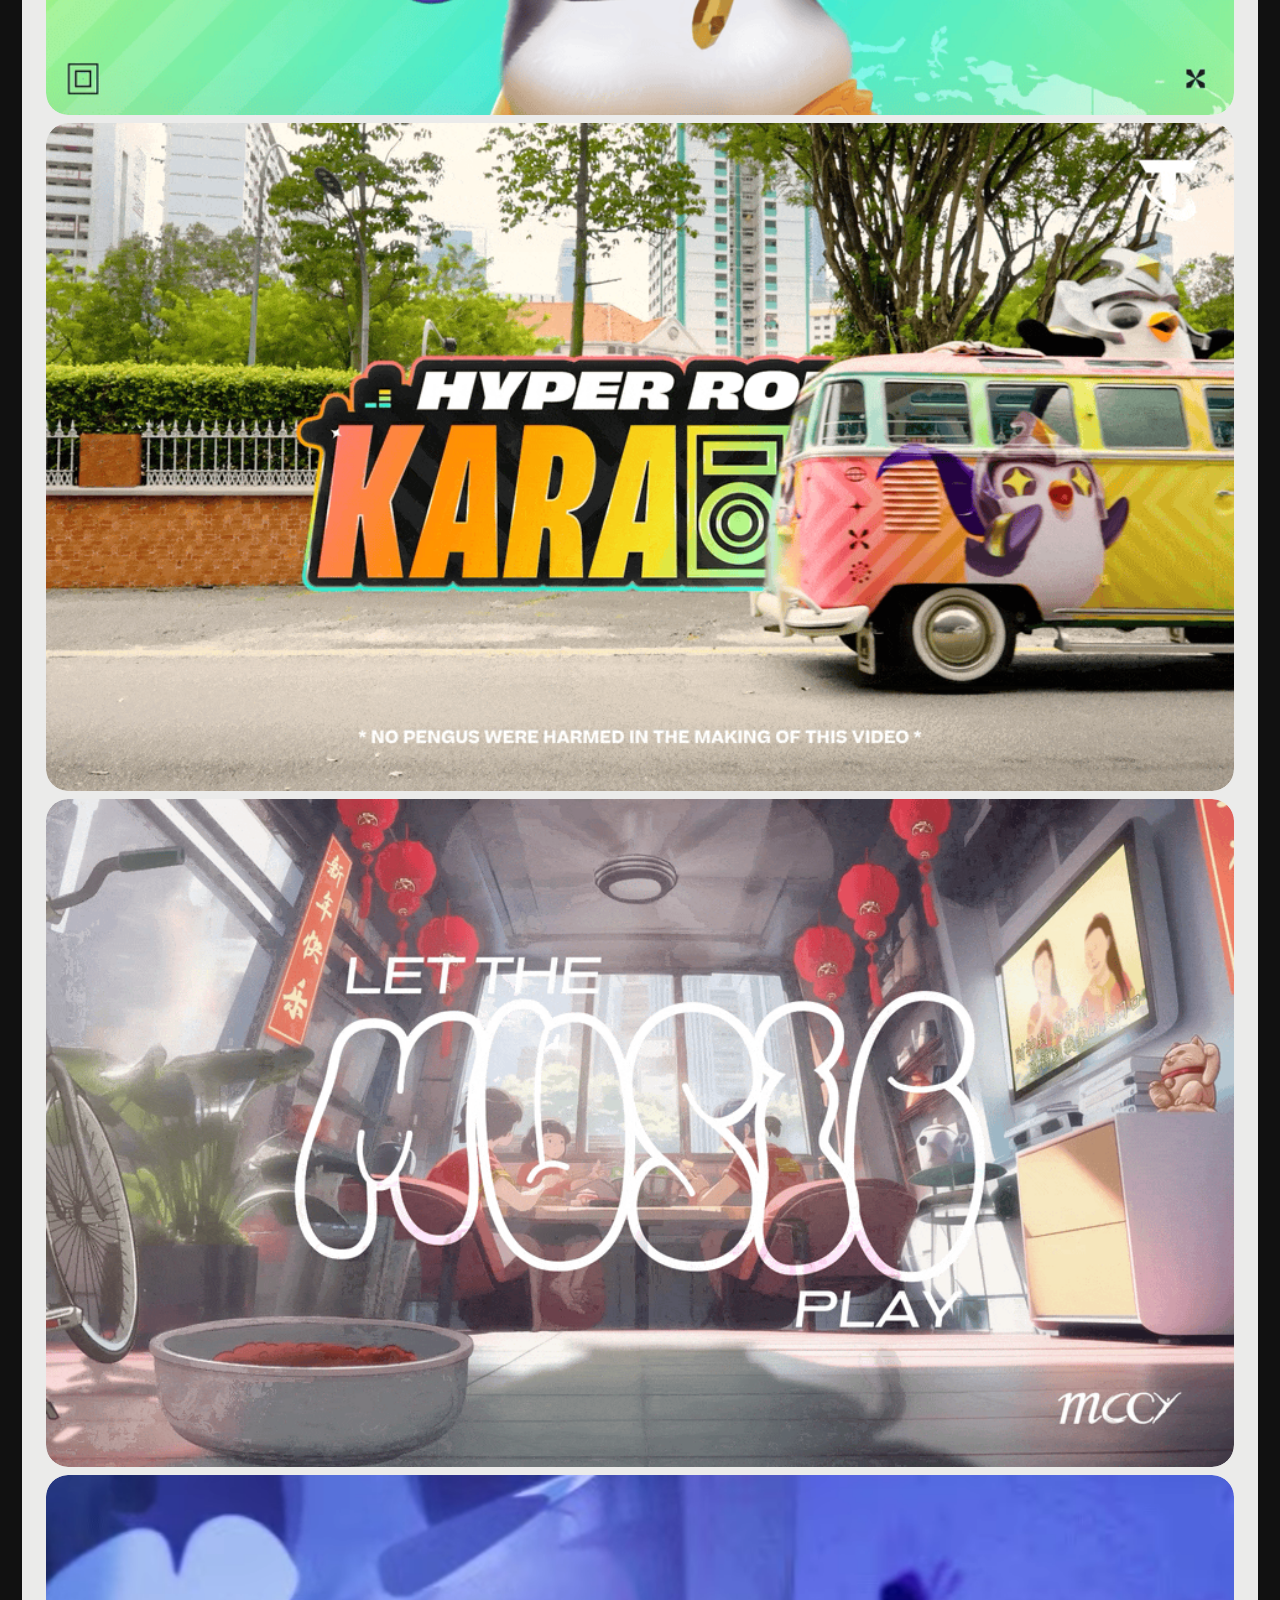
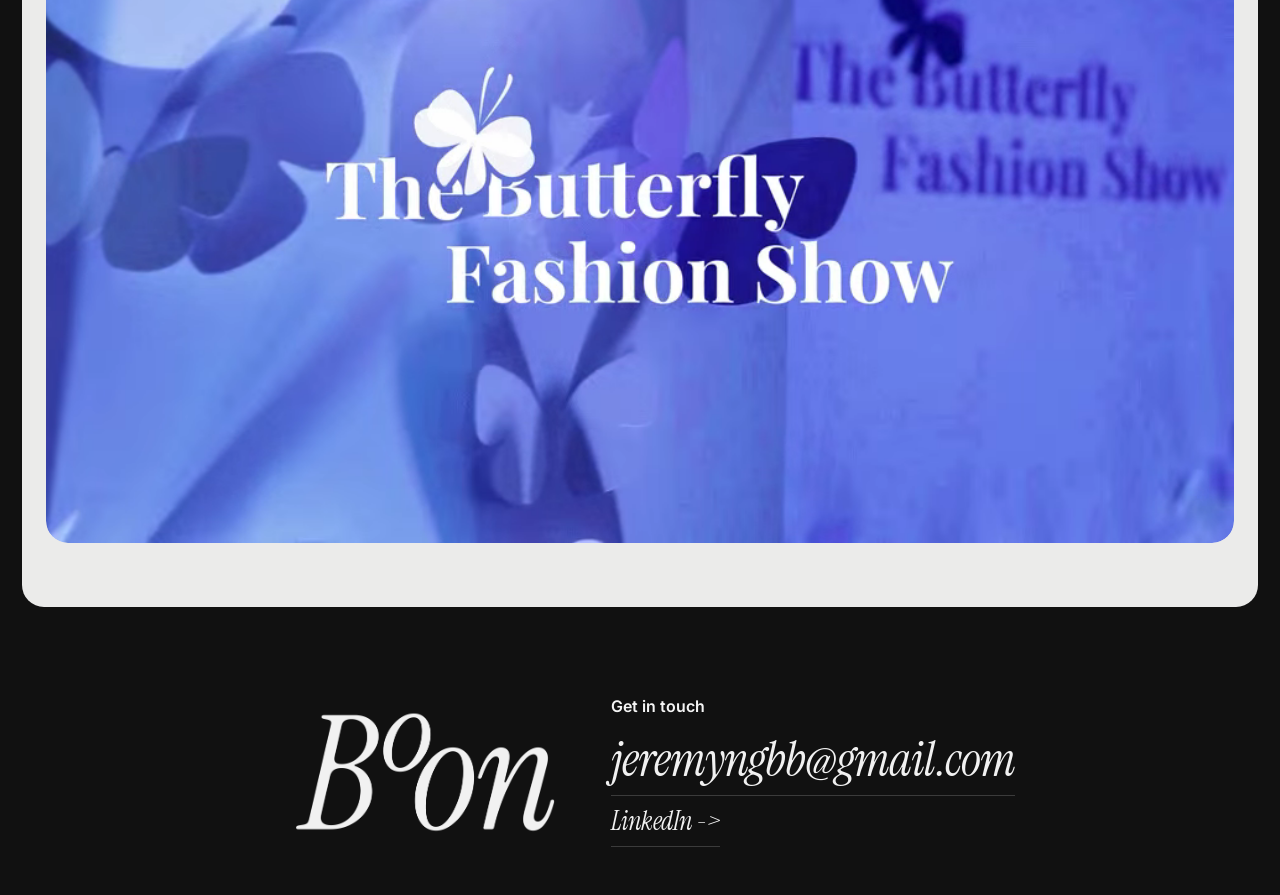
==== commit 781049c7: "Refine portfolio layout and editor behavior" ====
--- a/index.html
+++ b/index.html
@@ -7,7 +7,7 @@
   <title>Boon — Portfolio</title>
   <link rel="icon" type="image/png" href="assets/boon-logo.png">
   <link rel="apple-touch-icon" href="assets/boon-logo.png">
-  <link rel="stylesheet" href="css/style.css?v=20260504-01">
+  <link rel="stylesheet" href="css/style.css?v=20260508-01">
 </head>
 <body>
 
@@ -31,19 +31,35 @@
       <div id="workView">
         <!-- Hero Section -->
         <section class="hero" id="hero">
-          <p class="hero-eyebrow">WORK</p>
-          <h1 class="hero-title" id="heroTitle"></h1>
+          <div class="hero-copy">
+            <p class="hero-eyebrow">ADS</p>
+            <h1 class="hero-title" id="heroTitle"></h1>
+          </div>
         </section>
 
         <!-- Projects Grid -->
         <section class="projects-grid" id="projectsGrid"></section>
       </div>
 
+      <!-- UX View -->
+      <div id="uxView" style="display: none;">
+        <section class="hero" id="uxHero">
+          <div class="hero-copy">
+            <p class="hero-eyebrow">PRODUCT</p>
+            <h1 class="hero-title" id="uxTitle"></h1>
+          </div>
+        </section>
+
+        <section class="projects-grid" id="uxProjectsGrid"></section>
+      </div>
+
       <!-- Lab View -->
       <div id="labView" style="display: none;">
         <section class="hero" id="labHero">
-          <p class="hero-eyebrow">LAB</p>
-          <h1 class="hero-title" id="labTitle"></h1>
+          <div class="hero-copy">
+            <p class="hero-eyebrow">AI</p>
+            <h1 class="hero-title" id="labTitle"></h1>
+          </div>
         </section>
 
         <section class="projects-grid" id="labProjectsGrid"></section>
@@ -81,9 +97,9 @@
   "></div>
 
   <!-- Scripts -->
-  <script defer src="js/data.js?v=20260504-01"></script>
-  <script defer src="js/core.js?v=20260504-01"></script>
-  <script defer src="js/app.js?v=20260504-01"></script>
-  <script defer src="js/editor.js?v=20260504-01"></script>
+  <script defer src="js/data.js?v=20260504-02"></script>
+  <script defer src="js/core.js?v=20260504-02"></script>
+  <script defer src="js/app.js?v=20260504-02"></script>
+  <script defer src="js/editor.js?v=20260504-02"></script>
 </body>
 </html>
--- a/css/style.css
+++ b/css/style.css
@@ -12,6 +12,8 @@
   /* Colors */
   --color-bg: #EBEBEA;
   --color-outer: #111111;
+  --color-footer-bg: #111111;
+  --color-footer-text: #F5F1E8;
   --color-text: #1A1A1A;
   --color-text-secondary: #6B6B6B;
   --color-surface: #F5F5F5;
@@ -23,6 +25,10 @@
   /* Typography */
   --font-heading: 'Instrument Serif', serif;
   --font-body: 'Inter', sans-serif;
+  --serif-display-xl: clamp(88px, 16vw, 220px);
+  --serif-display-lg: clamp(32px, 5vw, 48px);
+  --serif-display-md: clamp(28px, 4.8vw, 40px);
+  --serif-display-sm: clamp(18px, 3vw, 32px);
 
   /* Spacing */
   --space-xs: 8px;
@@ -33,13 +39,28 @@
   --space-2xl: 96px;
 
   /* Layout */
-  --max-width: 1200px;
+  --max-width: 800px;
   --media-max-width: 1280px;
-  --card-radius: 16px;
+  --frame-max-width: 1368px;
+  --surface-radius: 22px;
+  --card-radius: var(--surface-radius);
   --notch-radius: 50px;
-  --frame-radius: 32px;
-  --grid-item-radius: 24px;
+  --frame-radius: var(--surface-radius);
+  --grid-item-radius: var(--surface-radius);
   --frame-padding: 18px;
+  --frame-inner-gutter: 12px;
+  --header-side-padding: 32px;
+  --notch-offset-y: 20px;
+  --page-shell-max-width: 1280px;
+  --page-shell-gutter: 24px;
+  --page-section-padding-x: 24px;
+  --text-content-max-width: calc(var(--max-width) + (var(--page-section-padding-x) * 2));
+  --page-intro-padding-top: 40px;
+  --page-intro-padding-bottom: 60px;
+  --page-intro-gap: 16px;
+  --section-stack-gap: 8px;
+  --homepage-card-gap: 8px;
+  --grid-tight-gap: 4px;
 
   /* Transitions */
   --ease-out: cubic-bezier(0.16, 1, 0.3, 1);
@@ -90,17 +111,19 @@
    ARCHITECTURAL FRAME LAYOUT
    ============================================================ */
 
-/* Outer container — the dark background "border" */
+/* Outer container */
 .viewport-outer {
   position: relative;
   min-height: 100vh;
   background-color: var(--color-outer);
   padding: var(--frame-padding);
   display: flex;
+  justify-content: center;
 }
 
 /* Inner frame — the white content area */
 .site-frame {
+  width: 100%;
   flex: 1;
   background: var(--color-bg);
   border-radius: var(--frame-radius);
@@ -113,21 +136,26 @@
 }
 
 /* Body fade-in on load */
-.site-frame > * {
+.site-frame>* {
   animation: bodyFadeIn 0.5s ease forwards;
 }
 
 @keyframes bodyFadeIn {
-  from { opacity: 0; }
-  to   { opacity: 1; }
+  from {
+    opacity: 0;
+  }
+
+  to {
+    opacity: 1;
+  }
 }
 
 /* ============================================================
    SITE FOOTER
    ============================================================ */
 .site-footer {
-  background: var(--color-outer);
-  color: #F5F1E8;
+  background: var(--color-footer-bg);
+  color: var(--color-footer-text);
   padding: 0 var(--frame-padding) calc(var(--space-md) + 20px);
 }
 
@@ -175,7 +203,7 @@
 
 .site-footer-wordmark {
   font-family: var(--font-heading);
-  font-size: clamp(88px, 16vw, 220px);
+  font-size: var(--serif-display-xl);
   line-height: 0.9;
   letter-spacing: -0.04em;
 }
@@ -209,7 +237,7 @@
   color: rgba(255, 255, 255, 0.94);
   background: transparent;
   font-family: var(--font-heading);
-  font-size: clamp(34px, 4vw, 58px);
+  font-size: var(--serif-display-lg);
   font-weight: 400;
   font-style: italic;
   letter-spacing: -0.02em;
@@ -241,7 +269,7 @@
   min-height: 56px;
   padding: 0 28px;
   border: none;
-  border-radius: 0 0 28px 28px;
+  border-radius: 0 0 var(--surface-radius) var(--surface-radius);
   color: #111111;
   background: var(--color-bg);
   font-family: var(--font-body);
@@ -278,15 +306,10 @@
   display: grid;
   grid-template-columns: 1fr auto 1fr;
   align-items: center;
-  padding: 20px 32px;
-  background: transparent; /* No more white rectangle */
+  padding: 0 var(--header-side-padding) calc(var(--notch-offset-y) + 20px);
+  background: transparent;
+  /* No more white rectangle */
   border-bottom: 1px solid transparent;
-  transition: transform var(--duration-normal) var(--ease-out);
-}
-
-/* Class to hide the header on scroll down */
-.site-header.header-hidden {
-  transform: translateY(-100%);
 }
 
 /* Logo in header (inside nav pill) */
@@ -330,6 +353,7 @@
   align-items: center;
   gap: 0;
   padding: 6px;
+  transform: translateY(var(--notch-offset-y));
   background: var(--color-outer);
   border-radius: var(--notch-radius);
   border: 1px solid rgba(255, 255, 255, 0.06);
@@ -365,16 +389,16 @@
   background:
     linear-gradient(180deg, rgba(255, 255, 255, 0.98) 0%, rgba(244, 244, 244, 0.98) 100%);
   transition: transform 0.65s var(--ease-out),
-              width 0.65s var(--ease-out),
-              opacity 0.2s ease;
+    width 0.65s var(--ease-out),
+    opacity 0.2s ease;
   opacity: 0;
   pointer-events: none;
 }
 
 .notch-active-pill.is-returning {
   transition: transform 0.8s var(--ease-out),
-              width 0.8s var(--ease-out),
-              opacity 0.2s ease;
+    width 0.8s var(--ease-out),
+    opacity 0.2s ease;
 }
 
 .notch-link {
@@ -389,7 +413,7 @@
   padding: 7px 16px;
   border-radius: 50px;
   transition: color var(--duration-fast) ease,
-              opacity var(--duration-fast) ease;
+    opacity var(--duration-fast) ease;
   cursor: pointer;
   user-select: none;
   opacity: 0.75;
@@ -413,10 +437,17 @@
    HERO SECTION
    ============================================================ */
 .hero {
-  text-align: center;
-  padding: 40px var(--space-md) 60px;
-  max-width: var(--max-width);
+  width: min(calc(100% - (var(--page-shell-gutter) * 2)), var(--page-shell-max-width));
+  padding: var(--page-intro-padding-top) var(--page-section-padding-x) var(--page-intro-padding-bottom);
+  max-width: var(--page-shell-max-width);
   margin: 0 auto;
+}
+
+.hero-copy {
+  width: min(100%, var(--text-content-max-width));
+  max-width: var(--text-content-max-width);
+  margin: 0 auto;
+  text-align: left;
 }
 
 .hero-eyebrow {
@@ -431,7 +462,7 @@
 
 .hero-title {
   font-family: var(--font-heading);
-  font-size: clamp(32px, 5vw, 48px);
+  font-size: var(--serif-display-lg);
   font-weight: 400;
   line-height: 1.25;
   color: var(--color-text);
@@ -475,14 +506,14 @@
   width: 100%;
   display: flex;
   flex-direction: column;
-  gap: var(--space-md);
+  gap: var(--homepage-card-gap);
   padding: 0 0 var(--space-xl);
 }
 
 .project-card {
   position: relative;
-  width: min(calc(100% - (var(--space-md) * 2)), var(--media-max-width));
-  max-width: var(--media-max-width);
+  width: min(calc(100% - (var(--page-shell-gutter) * 2)), var(--page-shell-max-width));
+  max-width: var(--page-shell-max-width);
   margin: 0 auto;
   aspect-ratio: 16 / 9;
   overflow: hidden;
@@ -492,6 +523,7 @@
 }
 
 @media (hover: hover) and (pointer: fine) {
+
   .has-custom-view-cursor .project-card,
   .has-custom-view-cursor .project-card * {
     cursor: none !important;
@@ -613,11 +645,10 @@
    ============================================================ */
 .project-hero {
   position: relative;
-  width: 100%;
-  margin-top: 0;
-  padding: 0 var(--space-md);
-  max-width: var(--media-max-width);
-  margin: 40px auto 0;
+  width: min(calc(100% - (var(--page-shell-gutter) * 2)), var(--page-shell-max-width));
+  padding: 0;
+  max-width: var(--page-shell-max-width);
+  margin: 0 auto;
 }
 
 .project-hero-image {
@@ -641,23 +672,26 @@
 
 .project-hero-label {
   font-family: var(--font-heading);
-  font-size: clamp(32px, 6vw, 56px);
+  font-size: var(--serif-display-lg);
   color: #FFFFFF;
   text-shadow: 0 2px 20px rgba(0, 0, 0, 0.2);
 }
 
 .project-info {
-  max-width: var(--max-width);
+  width: min(calc(100% - (var(--page-shell-gutter) * 2)), var(--page-shell-max-width));
+  max-width: var(--page-shell-max-width);
   margin: 0 auto;
-  padding: var(--space-xl) var(--space-md);
-  text-align: center;
+  padding: var(--space-xl) var(--page-section-padding-x);
+  text-align: left;
 }
 
 .project-info-title {
   font-family: var(--font-heading);
-  font-size: clamp(28px, 5vw, 40px);
+  font-size: var(--serif-display-lg);
   font-weight: 400;
-  margin-bottom: var(--space-md);
+  width: min(100%, var(--text-content-max-width));
+  max-width: var(--text-content-max-width);
+  margin: 0 auto var(--space-md);
   line-height: 1.3;
 }
 
@@ -666,7 +700,8 @@
   font-size: 16px;
   line-height: 1.75;
   color: var(--color-text-secondary);
-  max-width: 800px;
+  width: min(100%, var(--text-content-max-width));
+  max-width: var(--text-content-max-width);
   margin: 0 auto;
 }
 
@@ -680,6 +715,74 @@
 
 .project-info-description p:last-child {
   margin-bottom: 0 !important;
+}
+
+.block-text b,
+.block-text strong,
+.block-text span[style*="Instrument Serif"],
+.block-text font[face*="Instrument Serif"],
+.block-two-column .col-text b,
+.block-two-column .col-text strong,
+.block-two-column .col-text span[style*="Instrument Serif"],
+.block-two-column .col-text font[face*="Instrument Serif"],
+.block-two-text-column .col-text span[style*="Instrument Serif"],
+.block-two-text-column .col-text font[face*="Instrument Serif"],
+.about-bio b,
+.about-bio strong,
+.about-bio span[style*="Instrument Serif"] {
+  font-family: var(--font-heading);
+  font-size: var(--serif-display-md) !important;
+  font-weight: 400;
+  line-height: 1.18 !important;
+  letter-spacing: -0.02em;
+  color: var(--color-text) !important;
+  display: inline-block;
+  margin-bottom: 0.2em;
+}
+
+.block-text font[face*="Instrument Serif"] span,
+.block-two-column .col-text font[face*="Instrument Serif"] span,
+.block-two-text-column .col-text font[face*="Instrument Serif"] span,
+.about-bio span[style*="Instrument Serif"] {
+  font-family: var(--font-heading) !important;
+  font-size: var(--serif-display-md) !important;
+  line-height: 1.18 !important;
+  letter-spacing: -0.02em !important;
+  color: var(--color-text) !important;
+}
+
+.project-info-description b,
+.project-info-description strong,
+.project-info-description span[style*="Instrument Serif"],
+[data-editable] span[style*="Instrument Serif"],
+[data-editable] font[face*="Instrument Serif"],
+[data-editable] b,
+[data-editable] strong {
+  font-family: var(--font-heading);
+  font-size: var(--serif-display-sm) !important;
+  font-weight: 400;
+  line-height: 1.1 !important;
+  letter-spacing: -0.02em;
+  color: var(--color-text) !important;
+}
+
+.block-text [data-editable] span[style*="Instrument Serif"],
+.block-text [data-editable] font[face*="Instrument Serif"],
+.block-text [data-editable] b,
+.block-text [data-editable] strong,
+.block-two-column .col-text[data-editable] span[style*="Instrument Serif"],
+.block-two-column .col-text[data-editable] font[face*="Instrument Serif"],
+.block-two-column .col-text[data-editable] b,
+.block-two-column .col-text[data-editable] strong,
+.block-two-text-column .col-text[data-editable] span[style*="Instrument Serif"],
+.block-two-text-column .col-text[data-editable] font[face*="Instrument Serif"],
+.block-two-text-column .col-text[data-editable] b,
+.block-two-text-column .col-text[data-editable] strong {
+  font-size: var(--serif-display-md) !important;
+  line-height: 1.18 !important;
+  font-family: var(--font-heading) !important;
+  color: var(--color-text) !important;
+  letter-spacing: -0.02em !important;
 }
 
 /* Base styles for user-generated inline links */
@@ -699,16 +802,18 @@
 
 .project-meta {
   display: flex;
-  justify-content: center;
+  justify-content: flex-start;
   gap: var(--space-md);
   flex-wrap: wrap;
+  width: min(100%, var(--text-content-max-width));
+  max-width: var(--text-content-max-width);
   font-family: var(--font-body);
   font-size: 13px;
   font-weight: 500;
   letter-spacing: 0.08em;
   text-transform: uppercase;
   color: var(--color-text-secondary);
-  margin-top: var(--space-lg);
+  margin: var(--space-lg) auto 0;
 }
 
 .project-meta span {
@@ -717,12 +822,13 @@
 
 /* --- Content Blocks --- */
 .content-blocks {
-  max-width: var(--media-max-width);
+  width: min(calc(100% - (var(--page-shell-gutter) * 2)), var(--page-shell-max-width));
+  max-width: var(--page-shell-max-width);
   margin: 0 auto;
-  padding: 0 var(--space-md) var(--space-2xl);
+  padding: 0 0 var(--space-2xl);
   display: flex;
   flex-direction: column;
-  gap: var(--space-lg);
+  gap: var(--section-stack-gap);
 }
 
 .block-full-image {
@@ -746,24 +852,25 @@
 
 .block-full-image-label {
   font-family: var(--font-heading);
-  font-size: clamp(28px, 5vw, 48px);
+  font-size: var(--serif-display-lg);
   color: #FFFFFF;
   text-shadow: 0 2px 20px rgba(0, 0, 0, 0.2);
 }
 
 .block-image-grid {
   display: grid;
-  gap: var(--space-sm);
+  gap: var(--grid-tight-gap);
 }
 
 .block-two-image {
-  display: grid;
-  grid-template-columns: repeat(2, 1fr);
-  gap: var(--space-sm);
+  display: flex;
+  gap: var(--grid-tight-gap);
+  align-items: flex-start;
 }
 
 .block-two-image-item {
   position: relative;
+  flex: 1 1 0;
   aspect-ratio: 16 / 9;
   border-radius: var(--frame-radius);
   overflow: hidden;
@@ -837,8 +944,11 @@
 }
 
 .block-text {
-  text-align: center;
-  padding: var(--space-md) 0;
+  text-align: left;
+  padding: 8px 0;
+  width: min(100%, var(--text-content-max-width));
+  max-width: var(--text-content-max-width);
+  margin: 0 auto;
 }
 
 .block-text p {
@@ -846,8 +956,8 @@
   font-size: 16px;
   line-height: 1.75;
   color: var(--color-text-secondary);
-  max-width: 800px;
-  margin: 0 auto;
+  max-width: none;
+  margin: 0;
 }
 
 .block-video {
@@ -875,12 +985,33 @@
   align-items: start;
 }
 
+.block-two-text-column {
+  display: grid;
+  grid-template-columns: 1fr 1fr;
+  gap: var(--space-md);
+  align-items: start;
+  width: min(100%, var(--text-content-max-width));
+  max-width: var(--text-content-max-width);
+  margin: 0 auto;
+}
+
+.block-two-text-column .col-text {
+  font-family: var(--font-body);
+  font-size: 16px;
+  line-height: 1.75;
+  color: var(--color-text-secondary);
+  min-width: 0;
+}
+
 .block-two-column .col-text {
   font-family: var(--font-body);
   font-size: 16px;
   line-height: 1.75;
   color: var(--color-text-secondary);
   padding: var(--space-sm) 0;
+  width: min(100%, var(--text-content-max-width));
+  max-width: var(--text-content-max-width);
+  margin: 0;
 }
 
 .block-two-column .col-image {
@@ -939,8 +1070,13 @@
 }
 
 @keyframes syncSpin {
-  from { transform: rotate(0deg); }
-  to   { transform: rotate(360deg); }
+  from {
+    transform: rotate(0deg);
+  }
+
+  to {
+    transform: rotate(360deg);
+  }
 }
 
 .edit-toggle {
@@ -1007,12 +1143,12 @@
 
 /* Drag handle for cards and blocks in edit mode */
 body.edit-mode .project-card,
-body.edit-mode #contentBlocks > div[data-block-index] {
+body.edit-mode #contentBlocks>div[data-block-index] {
   cursor: grab;
 }
 
 body.edit-mode .project-card.dragging,
-body.edit-mode #contentBlocks > div[data-block-index].dragging {
+body.edit-mode #contentBlocks>div[data-block-index].dragging {
   opacity: 0.5;
   cursor: grabbing;
 }
@@ -1187,6 +1323,7 @@
 /* Ensure parents of delete buttons establish containing block */
 body.edit-mode .block-image-grid,
 body.edit-mode .block-text,
+body.edit-mode .block-two-text-column,
 body.edit-mode .block-two-image,
 body.edit-mode .block-two-column,
 body.edit-mode .block-video,
@@ -1263,18 +1400,43 @@
 /* ============================================================
    RESPONSIVE
    ============================================================ */
+@media (min-width: 1200px) {
+  :root {
+    --frame-padding: clamp(10px, 1.8vw, 22px);
+    --frame-inner-gutter: clamp(10px, 1vw, 14px);
+    --header-side-padding: clamp(24px, 2.4vw, 36px);
+    --page-shell-gutter: 24px;
+    --page-section-padding-x: 24px;
+    --page-intro-padding-top: 40px;
+    --page-intro-padding-bottom: 60px;
+    --page-intro-gap: 16px;
+  }
+
+  .site-frame {
+    max-width: calc(100vw - (var(--frame-padding) * 2));
+    margin: 0 auto;
+  }
+}
+
 @media (max-width: 768px) {
   :root {
     --frame-padding: 10px;
-    --frame-radius: 24px;
+    --surface-radius: 20px;
+    --frame-radius: var(--surface-radius);
+    --frame-inner-gutter: 12px;
+    --header-side-padding: 20px;
+    --page-shell-gutter: 16px;
+    --page-section-padding-x: 16px;
+    --page-intro-padding-top: 24px;
+    --page-intro-padding-bottom: 32px;
+    --page-intro-gap: 12px;
+    --section-stack-gap: 8px;
+    --homepage-card-gap: 6px;
+    --grid-tight-gap: 4px;
   }
 
   body {
     overflow-x: hidden;
-  }
-
-  .site-header {
-    padding: 16px 20px;
   }
 
   .site-logo {
@@ -1314,12 +1476,53 @@
   }
 
   .hero {
-    padding: 30px var(--space-sm) 40px;
+    padding: 24px var(--space-sm) 32px;
+  }
+
+  .projects-grid {
+    gap: var(--grid-tight-gap);
+    padding-bottom: var(--space-lg);
+  }
+
+  .project-hero {
+    margin-top: 0;
+    padding: 0;
+  }
+
+  .project-info {
+    padding: 40px var(--page-section-padding-x) 32px;
+  }
+
+  .project-info-title,
+  .project-info-description,
+  .project-meta,
+  .block-two-column .col-text {
+    width: 100%;
+    max-width: none;
+    margin: 0;
+  }
+
+  .block-text,
+  .block-two-text-column {
+    width: calc(100% - (var(--page-section-padding-x) * 2));
+    max-width: calc(100% - (var(--page-section-padding-x) * 2));
+    margin: 0 auto;
+  }
+
+  .block-two-column .col-text {
+    width: calc(100% - (var(--page-section-padding-x) * 2));
+    max-width: calc(100% - (var(--page-section-padding-x) * 2));
+    margin: 0 auto;
+  }
+
+  .block-two-text-column {
+    grid-template-columns: 1fr;
   }
 
   .project-meta {
     gap: var(--space-sm);
     font-size: 12px;
+    margin-top: 28px;
   }
 
   .block-two-column {
@@ -1335,11 +1538,12 @@
   }
 
   .block-image-grid.cols-3 {
-    grid-template-columns: repeat(3, 1fr);
+    grid-template-columns: 1fr;
   }
 
   .content-blocks {
-    padding: 0 var(--space-sm) var(--space-xl);
+    padding: 0 0 var(--space-xl);
+    gap: var(--section-stack-gap);
   }
 
   .about-intro {
@@ -1354,7 +1558,7 @@
 
   .about-two-col {
     grid-template-columns: 1fr;
-    gap: var(--space-lg);
+    gap: 32px;
   }
 
   .about-side-projects {
@@ -1367,7 +1571,8 @@
   }
 
   .about-container {
-    padding-top: 30px;
+    padding: var(--page-intro-padding-top) var(--page-section-padding-x) 72px;
+    gap: 40px;
   }
 
   .site-footer {
@@ -1407,7 +1612,7 @@
     min-width: 190px;
     min-height: 46px;
     padding: 0 22px;
-    border-radius: 0 0 22px 22px;
+    border-radius: 0 0 var(--surface-radius) var(--surface-radius);
     top: -44px;
     font-size: 10px;
     letter-spacing: 0.12em;
@@ -1419,6 +1624,21 @@
 
   .site-footer-logo-mark {
     width: min(100%, 260px);
+  }
+}
+
+@media (min-width: 769px) and (max-width: 1024px) {
+  .block-text,
+  .block-two-text-column {
+    width: calc(100% - (var(--page-section-padding-x) * 2));
+    max-width: calc(100% - (var(--page-section-padding-x) * 2));
+    margin: 0 auto;
+  }
+
+  .block-two-column .col-text {
+    width: calc(100% - (var(--page-section-padding-x) * 2));
+    max-width: calc(100% - (var(--page-section-padding-x) * 2));
+    margin: 0 auto;
   }
 }
 
@@ -1430,9 +1650,10 @@
 }
 
 .about-container {
-  max-width: var(--max-width);
+  width: min(calc(100% - (var(--page-shell-gutter) * 2)), var(--page-shell-max-width));
+  max-width: var(--page-shell-max-width);
   margin: 0 auto;
-  padding: 40px var(--space-md) var(--space-2xl);
+  padding: var(--page-intro-padding-top) var(--page-section-padding-x) var(--space-2xl);
   display: flex;
   flex-direction: column;
   gap: var(--space-xl);
@@ -1458,7 +1679,7 @@
 /* --- Intro --- */
 .about-intro {
   display: flex;
-  gap: var(--space-2xl);
+  gap: var(--page-intro-gap);
   align-items: flex-start;
 }
 
@@ -1469,16 +1690,21 @@
 .about-hero-block {
   display: flex;
   flex-direction: column;
-  gap: var(--space-sm);
+  gap: var(--page-intro-gap);
+  width: min(100%, var(--text-content-max-width));
+  max-width: var(--text-content-max-width);
+  margin: 0 auto;
 }
 
 .about-hero-copy {
-  max-width: 1120px;
+  width: 100%;
+  max-width: none;
+  margin: 0;
 }
 
 .about-hero-headline {
   font-family: var(--font-heading);
-  font-size: clamp(32px, 5vw, 48px);
+  font-size: var(--serif-display-lg);
   font-weight: 400;
   line-height: 1.25;
   letter-spacing: -0.02em;
@@ -1486,6 +1712,10 @@
   max-width: none;
 }
 
+.about-hero-block .about-section-label {
+  margin-bottom: 0;
+}
+
 
 
 
@@ -1512,11 +1742,11 @@
   line-height: 1.8;
   color: var(--color-text);
   margin-top: 0;
-  max-width: 50rem;
+  width: 100%;
+  max-width: none;
 }
 
 .about-bio--intro {
-  max-width: 56rem;
   margin-top: var(--space-lg);
 }
 
@@ -1532,7 +1762,7 @@
   flex: 1;
   font-family: var(--font-heading);
   font-style: italic;
-  font-size: clamp(22px, 3vw, 32px);
+  font-size: var(--serif-display-sm);
   line-height: 1.4;
   color: var(--color-text);
   border-left: 2px solid var(--color-accent);
@@ -1737,16 +1967,16 @@
   color: var(--color-text);
 }
 
-  .about-award-meta {
-    font-family: var(--font-body);
-    font-size: 12px;
-    color: var(--color-text-secondary);
-  }
-
-  .about-award-medal {
-    width: 18px;
-    height: 22px;
-  }
+.about-award-meta {
+  font-family: var(--font-body);
+  font-size: 12px;
+  color: var(--color-text-secondary);
+}
+
+.about-award-medal {
+  width: 18px;
+  height: 22px;
+}
 
 /* --- Capabilities & Clients --- */
 .about-capabilities {
@@ -1782,10 +2012,10 @@
   min-height: 72px;
   padding: 10px 12px;
   border: 1px solid rgba(17, 17, 17, 0.08);
-  border-radius: 16px;
+  border-radius: var(--surface-radius);
   background: rgba(255, 255, 255, 0.5);
   transition: border-color var(--duration-fast) ease,
-              background var(--duration-fast) ease;
+    background var(--duration-fast) ease;
   font-family: var(--font-body);
   font-size: 14px;
   font-weight: 500;
@@ -1866,7 +2096,7 @@
 
 .about-project-title {
   font-family: var(--font-heading);
-  font-size: 18px;
+  font-size: var(--serif-display-sm);
   font-weight: 400;
   color: var(--color-text);
 }
@@ -1908,7 +2138,7 @@
 .about-contact-link {
   font-family: var(--font-heading);
   font-style: italic;
-  font-size: clamp(20px, 3vw, 32px);
+  font-size: var(--serif-display-sm);
   color: var(--color-text);
   text-decoration: none;
   border-bottom: 1px solid var(--color-border);
@@ -1959,12 +2189,21 @@
   .about-two-col {
     display: flex;
     flex-direction: column;
-    gap: var(--space-lg);
+    gap: 32px;
   }
 
   .about-col {
-    display: contents;
-    gap: 0;
+    display: flex;
+    flex-direction: column;
+    gap: 32px;
+    width: 100%;
+  }
+
+  .about-section-group,
+  .about-experience,
+  .about-awards {
+    width: 100%;
+    max-width: none;
   }
 
   .about-section-group--experience {
@@ -2030,6 +2269,3 @@
 .site-header.scrolled {
   box-shadow: 0 1px 0 var(--color-border);
 }
-
-
-
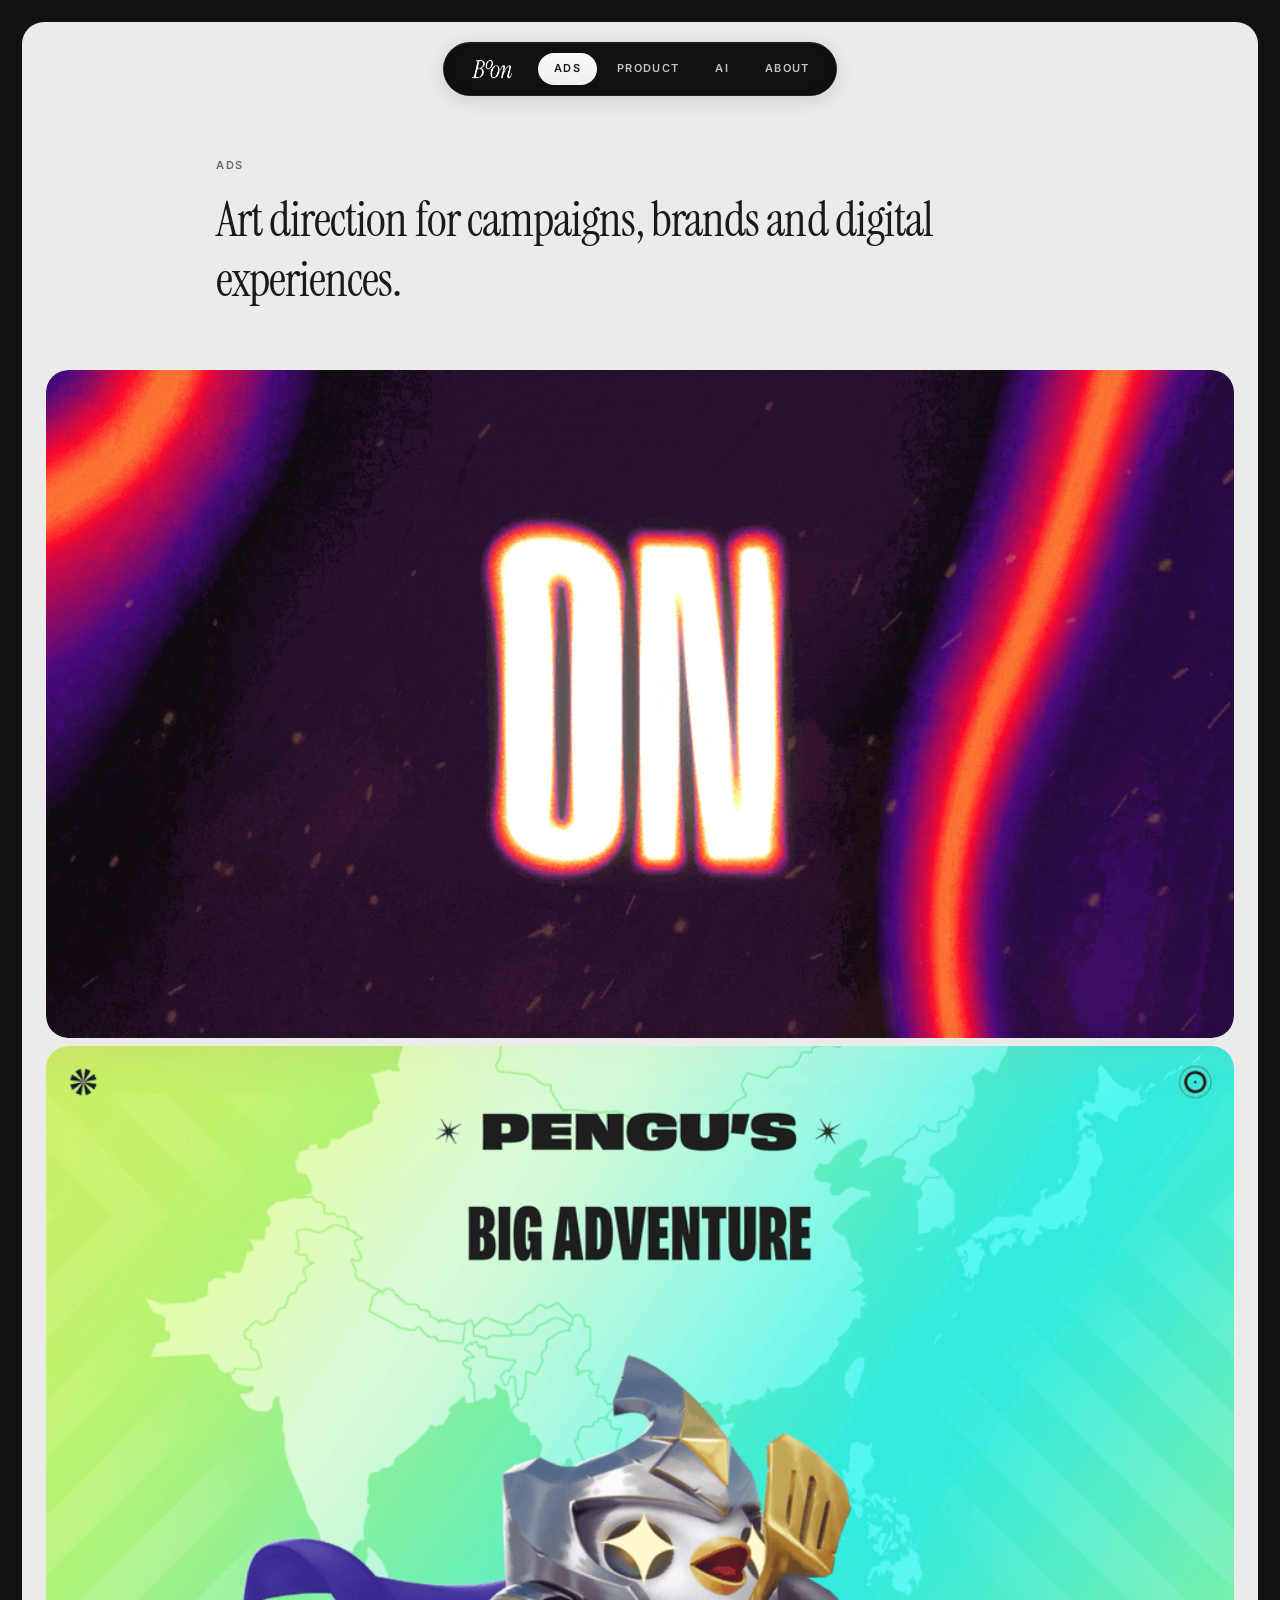
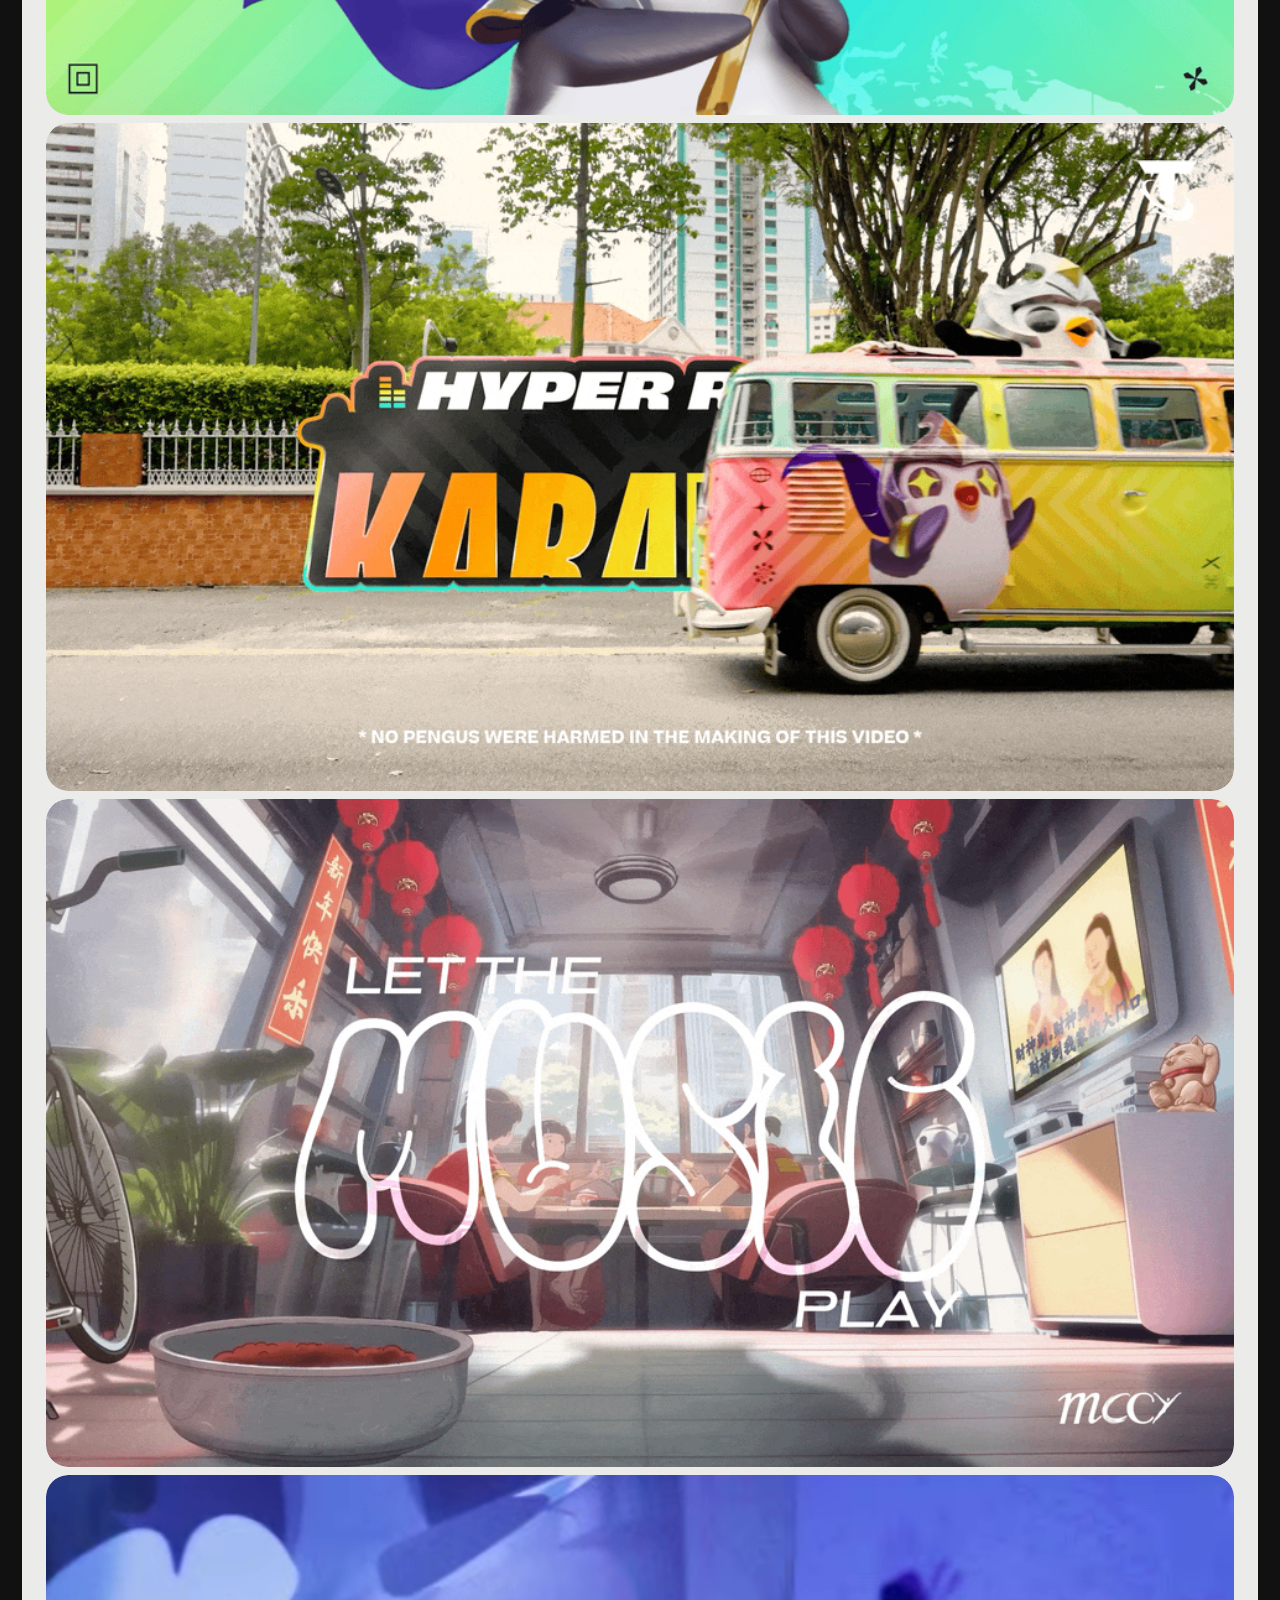
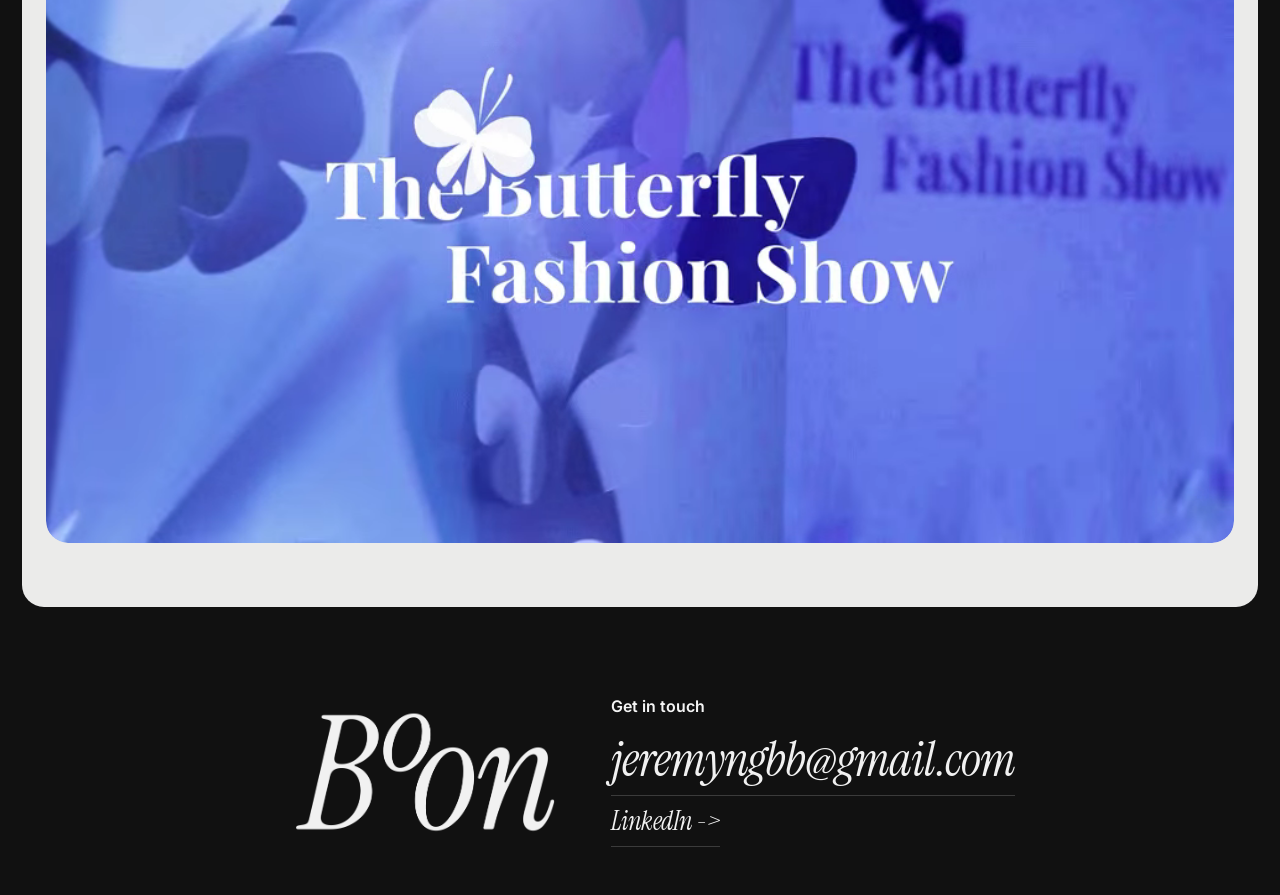
==== commit 80e0832c: "Remove contact from nav" ====
--- a/index.html
+++ b/index.html
@@ -7,7 +7,7 @@
   <title>Boon — Portfolio</title>
   <link rel="icon" type="image/png" href="assets/boon-logo.png">
   <link rel="apple-touch-icon" href="assets/boon-logo.png">
-  <link rel="stylesheet" href="css/style.css?v=20260508-01">
+  <link rel="stylesheet" href="css/style.css?v=20260508-02">
 </head>
 <body>
 
@@ -97,9 +97,9 @@
   "></div>
 
   <!-- Scripts -->
-  <script defer src="js/data.js?v=20260504-02"></script>
-  <script defer src="js/core.js?v=20260504-02"></script>
-  <script defer src="js/app.js?v=20260504-02"></script>
-  <script defer src="js/editor.js?v=20260504-02"></script>
+  <script defer src="js/data.js?v=20260508-02"></script>
+  <script defer src="js/core.js?v=20260508-02"></script>
+  <script defer src="js/app.js?v=20260508-02"></script>
+  <script defer src="js/editor.js?v=20260508-02"></script>
 </body>
 </html>
--- a/css/style.css
+++ b/css/style.css
@@ -951,13 +951,34 @@
   margin: 0 auto;
 }
 
-.block-text p {
+.block-text-content {
   font-family: var(--font-body);
   font-size: 16px;
   line-height: 1.75;
   color: var(--color-text-secondary);
-  max-width: none;
-  margin: 0;
+}
+
+.block-text-content p,
+.block-text-content div,
+.block-text-content blockquote,
+.block-text-content h1,
+.block-text-content h2,
+.block-text-content h3,
+.block-text-content h4,
+.block-text-content h5,
+.block-text-content h6 {
+  margin: 0 0 var(--space-sm);
+}
+
+.block-text-content blockquote {
+  margin-left: 0;
+  margin-right: 0;
+  padding: 0;
+  border: 0;
+}
+
+.block-text-content > :last-child {
+  margin-bottom: 0;
 }
 
 .block-video {
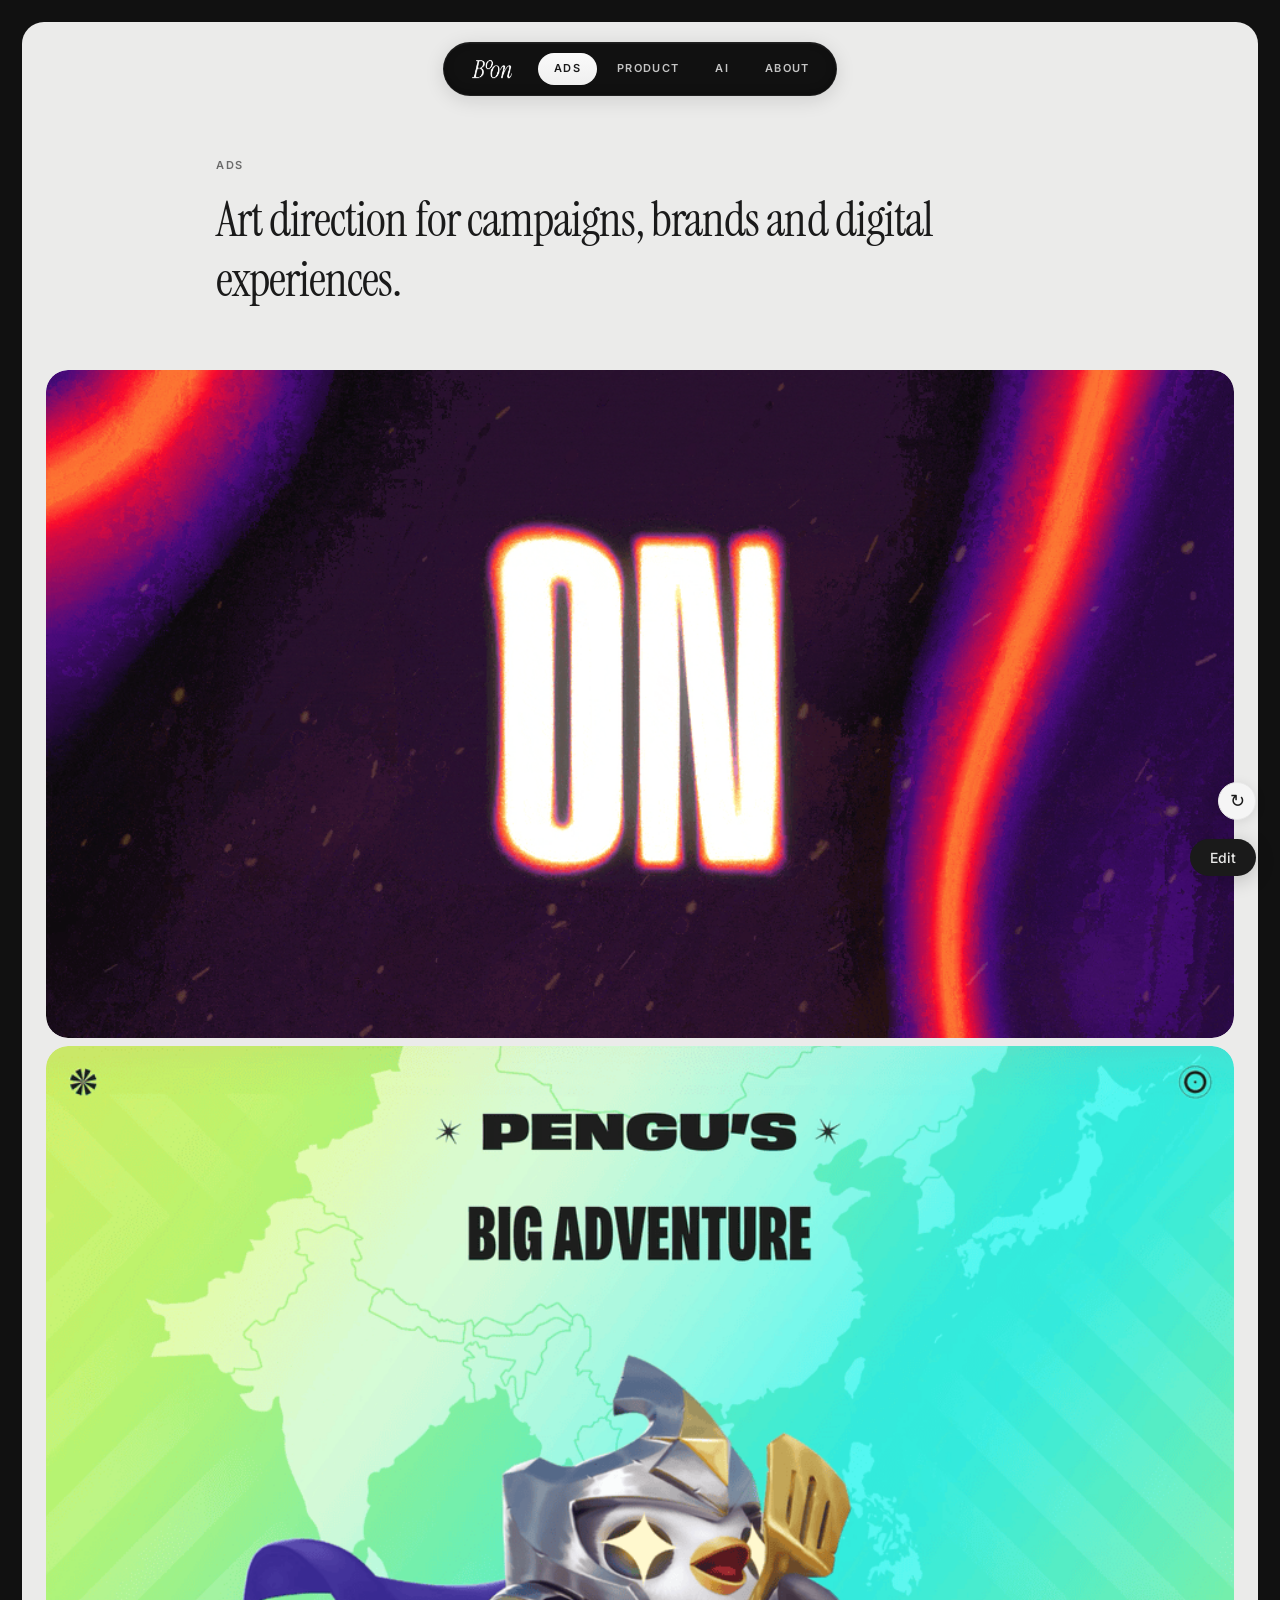
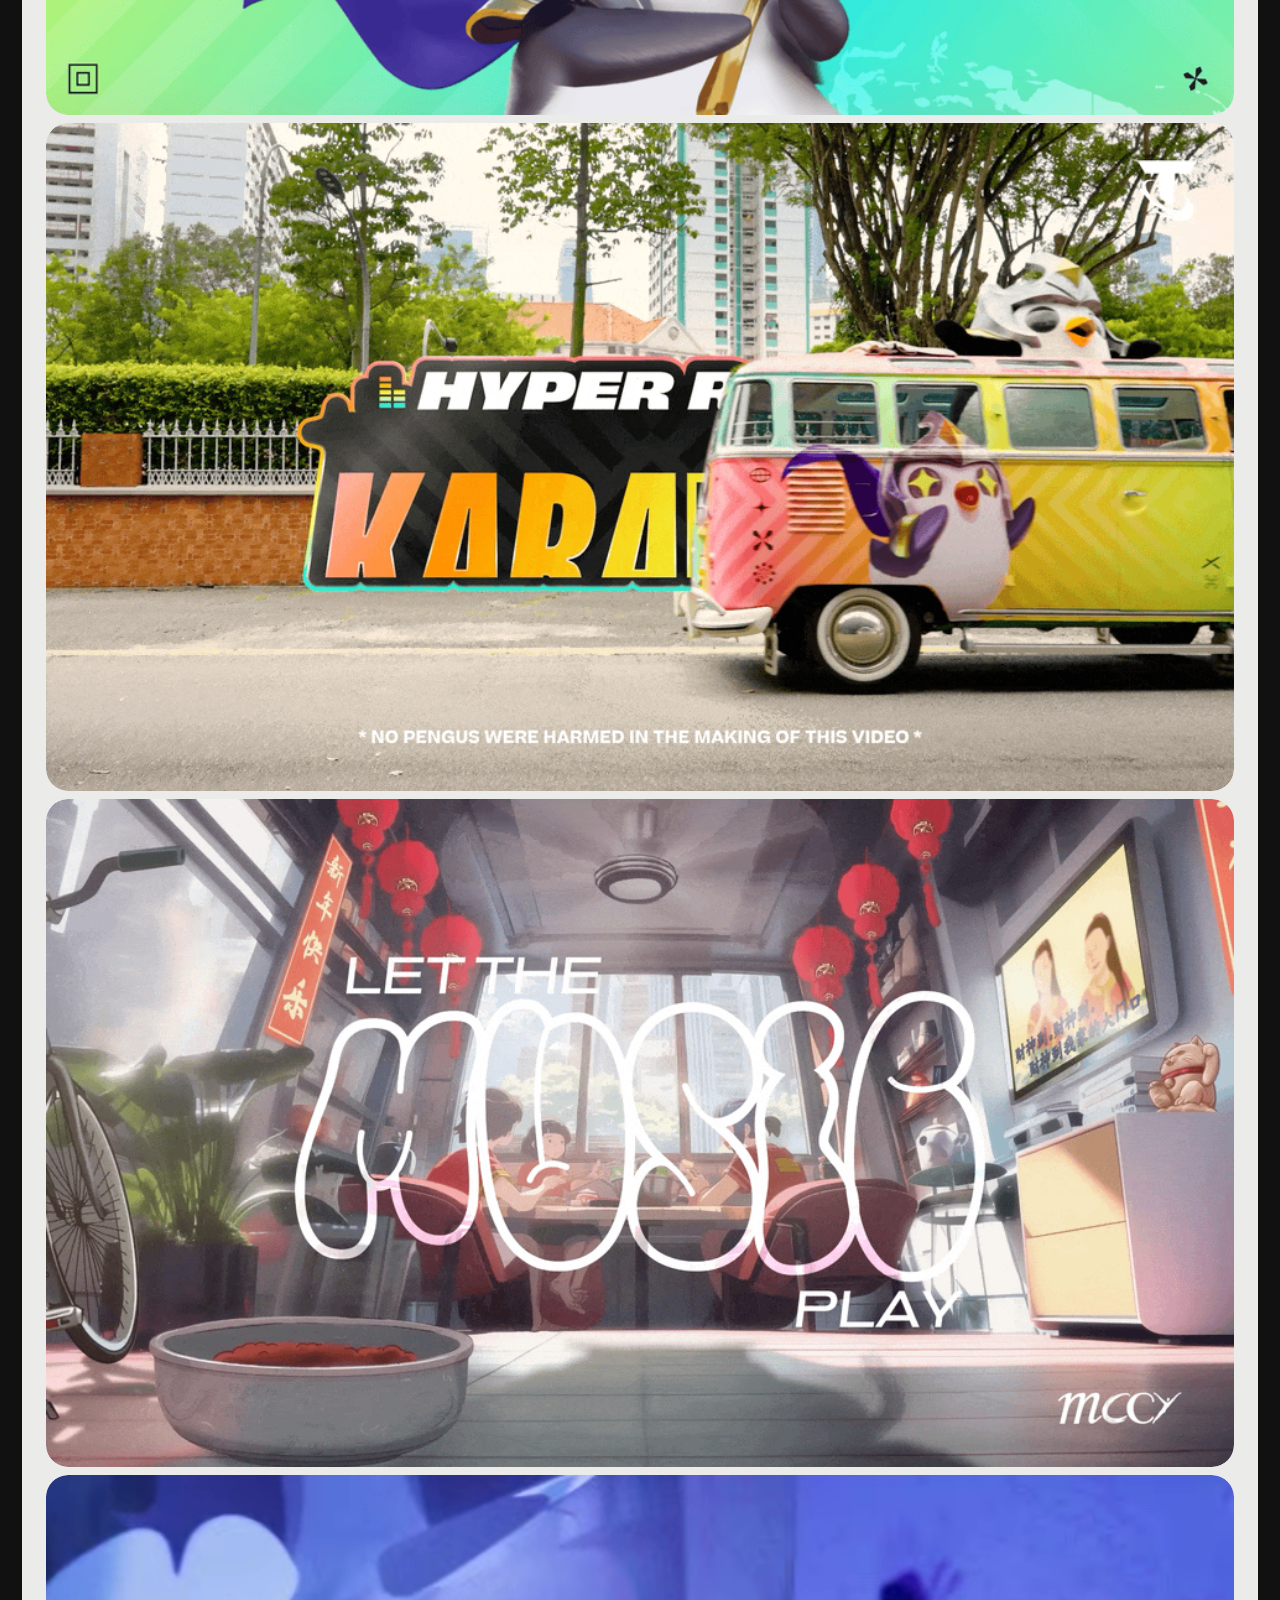
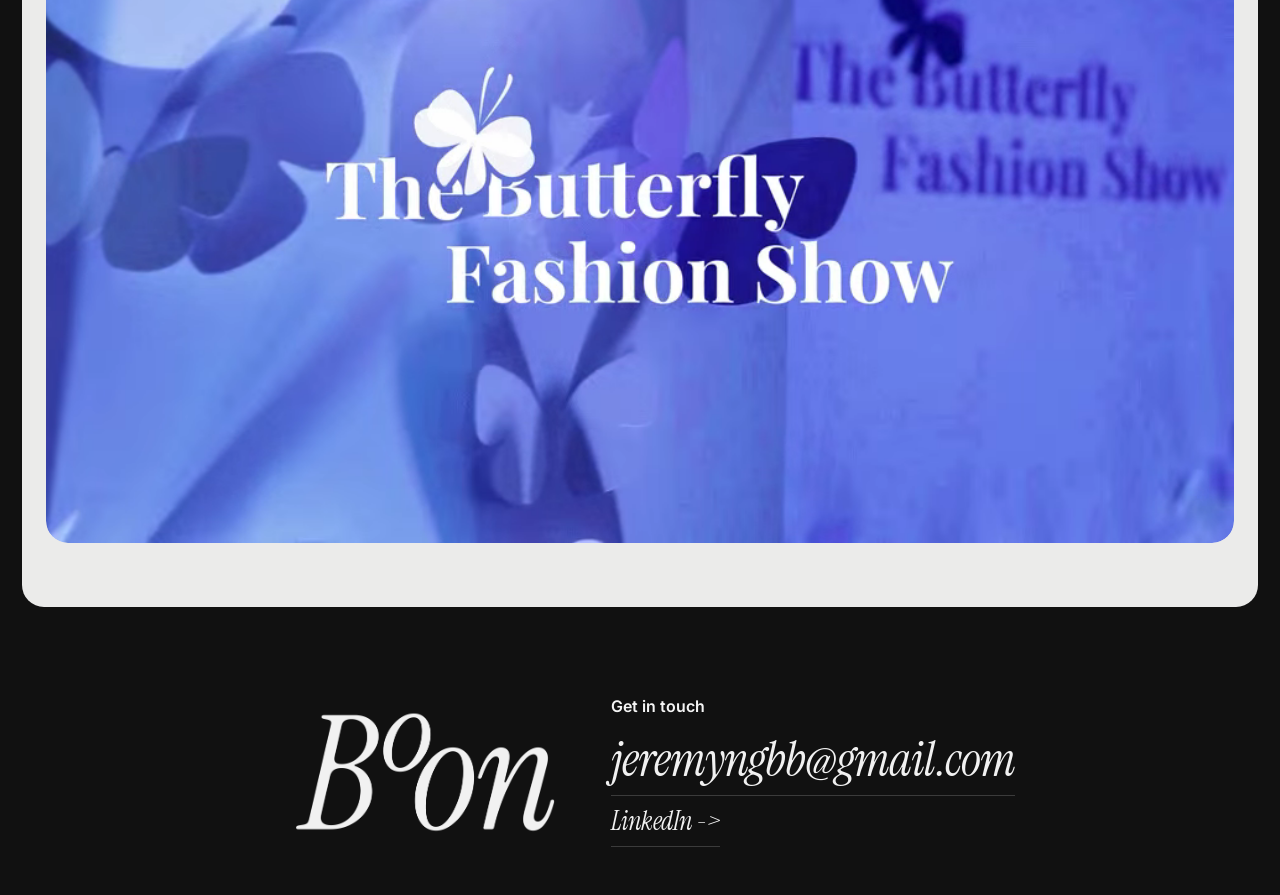
==== commit 2be43936: "Simplify structured text styling and editor behavior" ====
--- a/index.html
+++ b/index.html
@@ -7,7 +7,7 @@
   <title>Boon — Portfolio</title>
   <link rel="icon" type="image/png" href="assets/boon-logo.png">
   <link rel="apple-touch-icon" href="assets/boon-logo.png">
-  <link rel="stylesheet" href="css/style.css?v=20260508-02">
+  <link rel="stylesheet" href="css/style.css?v=20260509-11">
 </head>
 <body>
 
@@ -97,9 +97,9 @@
   "></div>
 
   <!-- Scripts -->
-  <script defer src="js/data.js?v=20260508-02"></script>
-  <script defer src="js/core.js?v=20260508-02"></script>
-  <script defer src="js/app.js?v=20260508-02"></script>
-  <script defer src="js/editor.js?v=20260508-02"></script>
+  <script defer src="js/data.js?v=20260509-11"></script>
+  <script defer src="js/core.js?v=20260509-11"></script>
+  <script defer src="js/app.js?v=20260509-11"></script>
+  <script defer src="js/editor.js?v=20260509-11"></script>
 </body>
 </html>
--- a/css/style.css
+++ b/css/style.css
@@ -29,6 +29,10 @@
   --serif-display-lg: clamp(32px, 5vw, 48px);
   --serif-display-md: clamp(28px, 4.8vw, 40px);
   --serif-display-sm: clamp(18px, 3vw, 32px);
+  --serif-text-heading-size: var(--serif-display-md);
+  --serif-inline-emphasis-size: var(--serif-display-md);
+  --serif-text-heading-line-height: 1.18;
+  --serif-inline-emphasis-line-height: 1.08;
 
   /* Spacing */
   --space-xs: 8px;
@@ -717,72 +721,68 @@
   margin-bottom: 0 !important;
 }
 
-.block-text b,
-.block-text strong,
+.project-info-paragraph,
+.project-info-links,
+.block-text-paragraph,
+.block-text-links {
+  white-space: pre-line;
+}
+
+.project-info-links,
+.block-text-links {
+  margin-bottom: var(--space-sm);
+}
+
+.project-info-links:last-child,
+.block-text-links:last-child {
+  margin-bottom: 0;
+}
+
 .block-text span[style*="Instrument Serif"],
 .block-text font[face*="Instrument Serif"],
-.block-two-column .col-text b,
-.block-two-column .col-text strong,
+.block-text font[face*="Instrument Serif"] span,
 .block-two-column .col-text span[style*="Instrument Serif"],
 .block-two-column .col-text font[face*="Instrument Serif"],
+.block-two-column .col-text font[face*="Instrument Serif"] span,
 .block-two-text-column .col-text span[style*="Instrument Serif"],
 .block-two-text-column .col-text font[face*="Instrument Serif"],
-.about-bio b,
-.about-bio strong,
-.about-bio span[style*="Instrument Serif"] {
-  font-family: var(--font-heading);
-  font-size: var(--serif-display-md) !important;
-  font-weight: 400;
-  line-height: 1.18 !important;
-  letter-spacing: -0.02em;
-  color: var(--color-text) !important;
-  display: inline-block;
-  margin-bottom: 0.2em;
-}
-
-.block-text font[face*="Instrument Serif"] span,
-.block-two-column .col-text font[face*="Instrument Serif"] span,
 .block-two-text-column .col-text font[face*="Instrument Serif"] span,
-.about-bio span[style*="Instrument Serif"] {
-  font-family: var(--font-heading) !important;
-  font-size: var(--serif-display-md) !important;
-  line-height: 1.18 !important;
-  letter-spacing: -0.02em !important;
-  color: var(--color-text) !important;
-}
-
-.project-info-description b,
-.project-info-description strong,
+.about-bio span[style*="Instrument Serif"],
 .project-info-description span[style*="Instrument Serif"],
 [data-editable] span[style*="Instrument Serif"],
 [data-editable] font[face*="Instrument Serif"],
-[data-editable] b,
-[data-editable] strong {
+.project-info-heading,
+.block-text-heading,
+[data-editable].project-info-heading,
+[data-editable].block-text-heading {
+  font-family: var(--font-heading) !important;
+  font-size: var(--serif-text-heading-size) !important;
+  font-weight: 400;
+  line-height: var(--serif-text-heading-line-height) !important;
+  letter-spacing: -0.02em !important;
+  color: var(--color-text) !important;
+}
+
+.project-info-description b,
+.project-info-description strong,
+.block-text-content b,
+.block-text-content strong,
+.block-two-column .col-text b,
+.block-two-column .col-text strong,
+.block-two-text-column .col-text b,
+.block-two-text-column .col-text strong,
+.about-bio b,
+.about-bio strong,
+[data-editable][data-editable-richtext="inline"] b,
+[data-editable][data-editable-richtext="inline"] strong {
   font-family: var(--font-heading);
-  font-size: var(--serif-display-sm) !important;
+  font-size: var(--serif-inline-emphasis-size) !important;
   font-weight: 400;
-  line-height: 1.1 !important;
+  line-height: var(--serif-inline-emphasis-line-height) !important;
   letter-spacing: -0.02em;
-  color: var(--color-text) !important;
-}
-
-.block-text [data-editable] span[style*="Instrument Serif"],
-.block-text [data-editable] font[face*="Instrument Serif"],
-.block-text [data-editable] b,
-.block-text [data-editable] strong,
-.block-two-column .col-text[data-editable] span[style*="Instrument Serif"],
-.block-two-column .col-text[data-editable] font[face*="Instrument Serif"],
-.block-two-column .col-text[data-editable] b,
-.block-two-column .col-text[data-editable] strong,
-.block-two-text-column .col-text[data-editable] span[style*="Instrument Serif"],
-.block-two-text-column .col-text[data-editable] font[face*="Instrument Serif"],
-.block-two-text-column .col-text[data-editable] b,
-.block-two-text-column .col-text[data-editable] strong {
-  font-size: var(--serif-display-md) !important;
-  line-height: 1.18 !important;
-  font-family: var(--font-heading) !important;
-  color: var(--color-text) !important;
-  letter-spacing: -0.02em !important;
+  color: var(--color-text);
+  display: inline;
+  margin: 0;
 }
 
 /* Base styles for user-generated inline links */
@@ -956,6 +956,11 @@
   font-size: 16px;
   line-height: 1.75;
   color: var(--color-text-secondary);
+}
+
+.block-text-heading {
+  display: block;
+  margin: 0 0 var(--space-sm);
 }
 
 .block-text-content p,
@@ -1162,6 +1167,36 @@
   outline-offset: 4px;
 }
 
+body.edit-mode .block-text-content {
+  border-radius: 24px;
+  transition: outline-color var(--duration-fast) ease, box-shadow var(--duration-fast) ease;
+}
+
+body.edit-mode .block-text .block-text-content {
+  outline: 2px dashed rgba(0, 68, 255, 0.3);
+  outline-offset: 4px;
+}
+
+body.edit-mode .block-text:hover .block-text-content {
+  outline-color: var(--color-accent);
+}
+
+body.edit-mode .block-text:focus-within .block-text-content {
+  outline: 2px solid var(--color-accent);
+  outline-offset: 4px;
+}
+
+body.edit-mode .block-text .block-text-content [data-editable] {
+  outline: none;
+  outline-offset: 0;
+  border-radius: 0;
+}
+
+body.edit-mode .block-text .block-text-content [data-editable]:hover,
+body.edit-mode .block-text .block-text-content [data-editable]:focus {
+  outline: none;
+}
+
 /* Drag handle for cards and blocks in edit mode */
 body.edit-mode .project-card,
 body.edit-mode #contentBlocks>div[data-block-index] {
@@ -1536,6 +1571,17 @@
     margin: 0 auto;
   }
 
+  .project-info-title {
+    font-size: clamp(28px, 8.4vw, 40px);
+    line-height: 1.08;
+    margin-bottom: 14px;
+  }
+
+  .block-text-heading {
+    --serif-text-heading-size: clamp(24px, 7.2vw, 34px);
+    margin-bottom: 10px;
+  }
+
   .block-two-text-column {
     grid-template-columns: 1fr;
   }
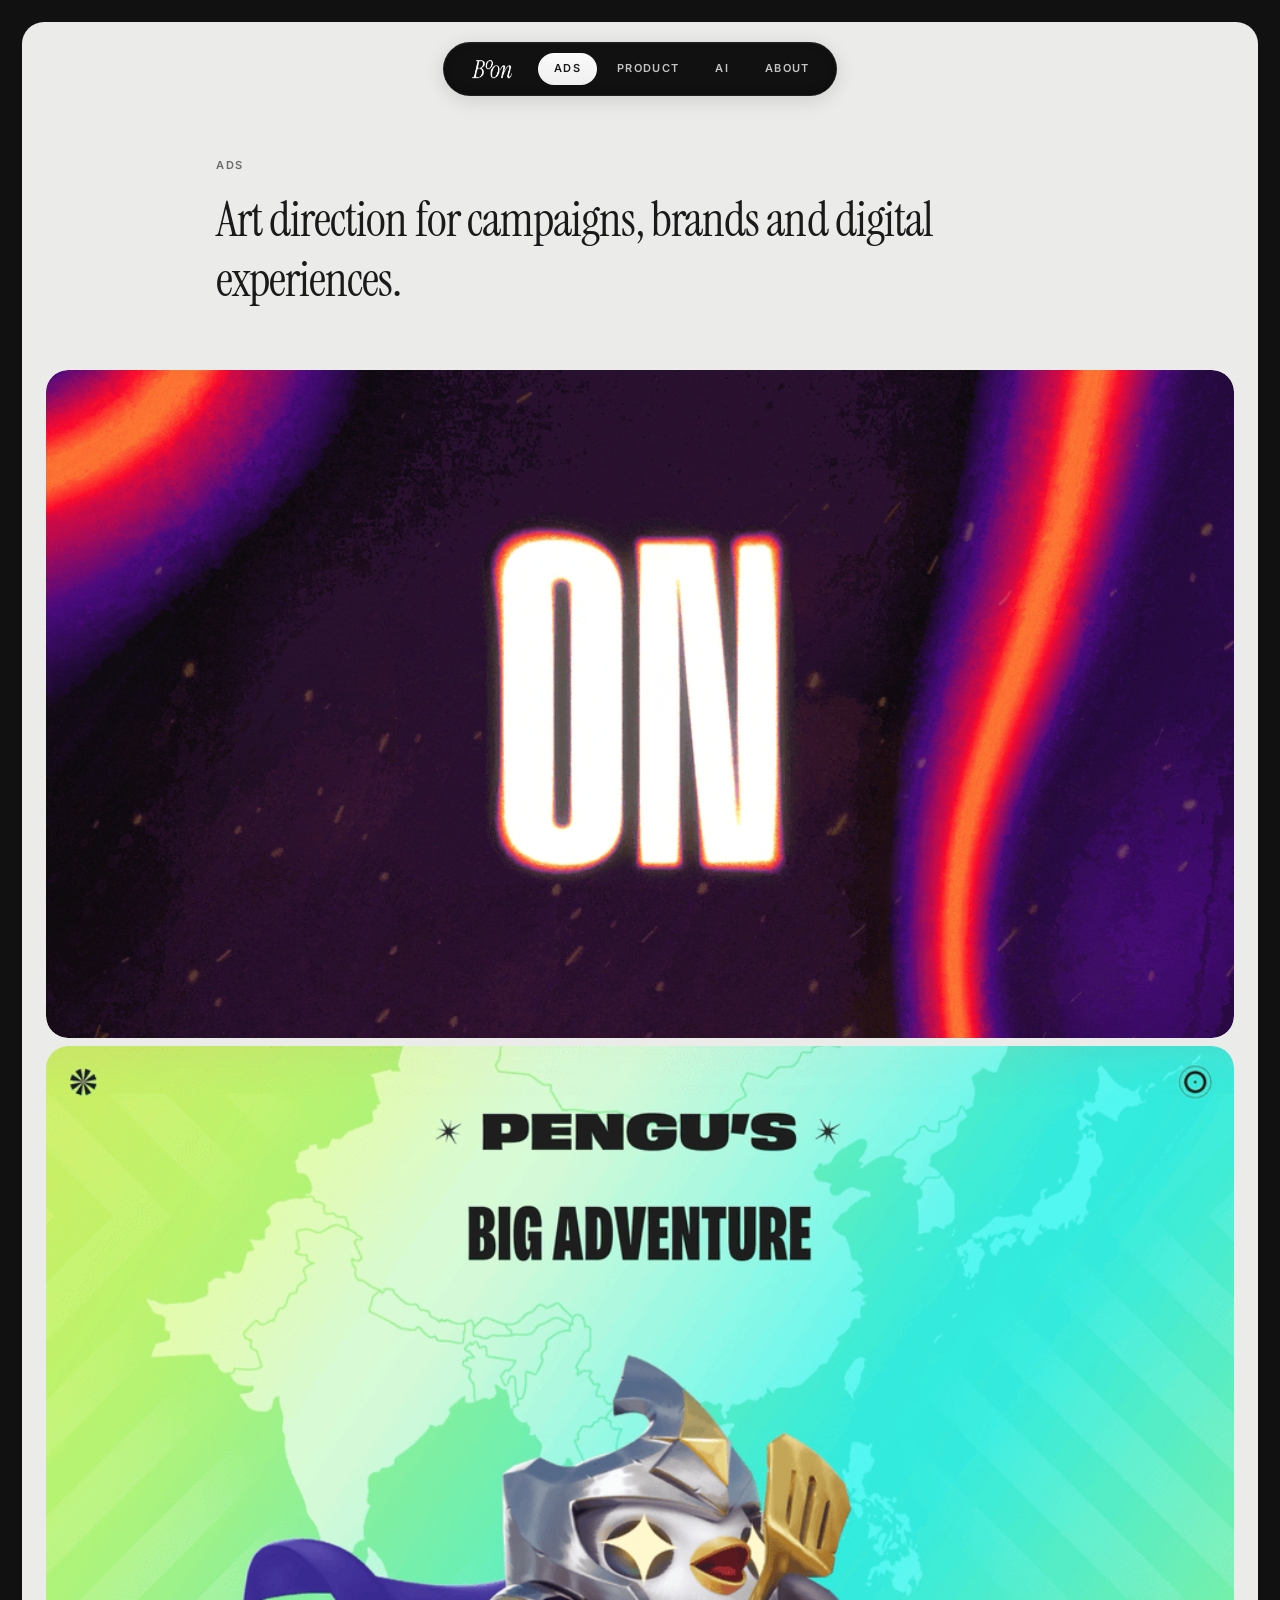
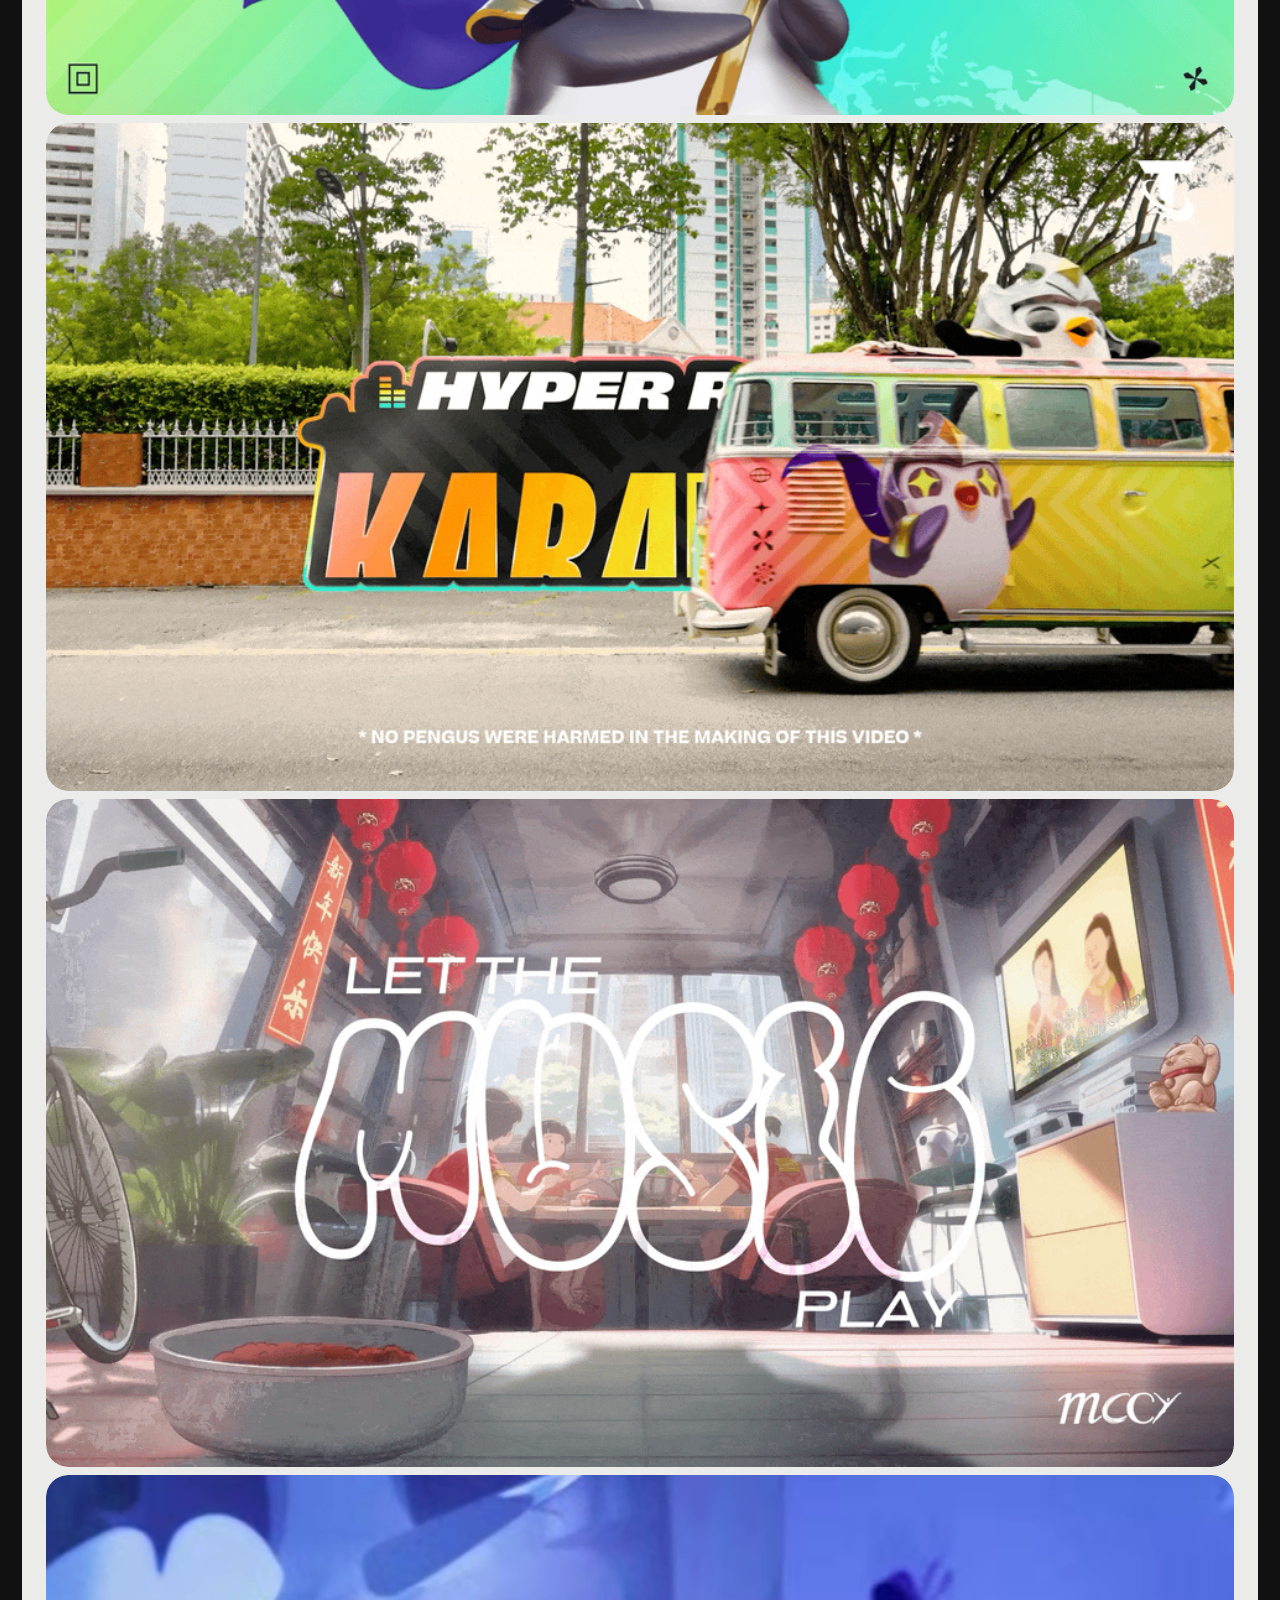
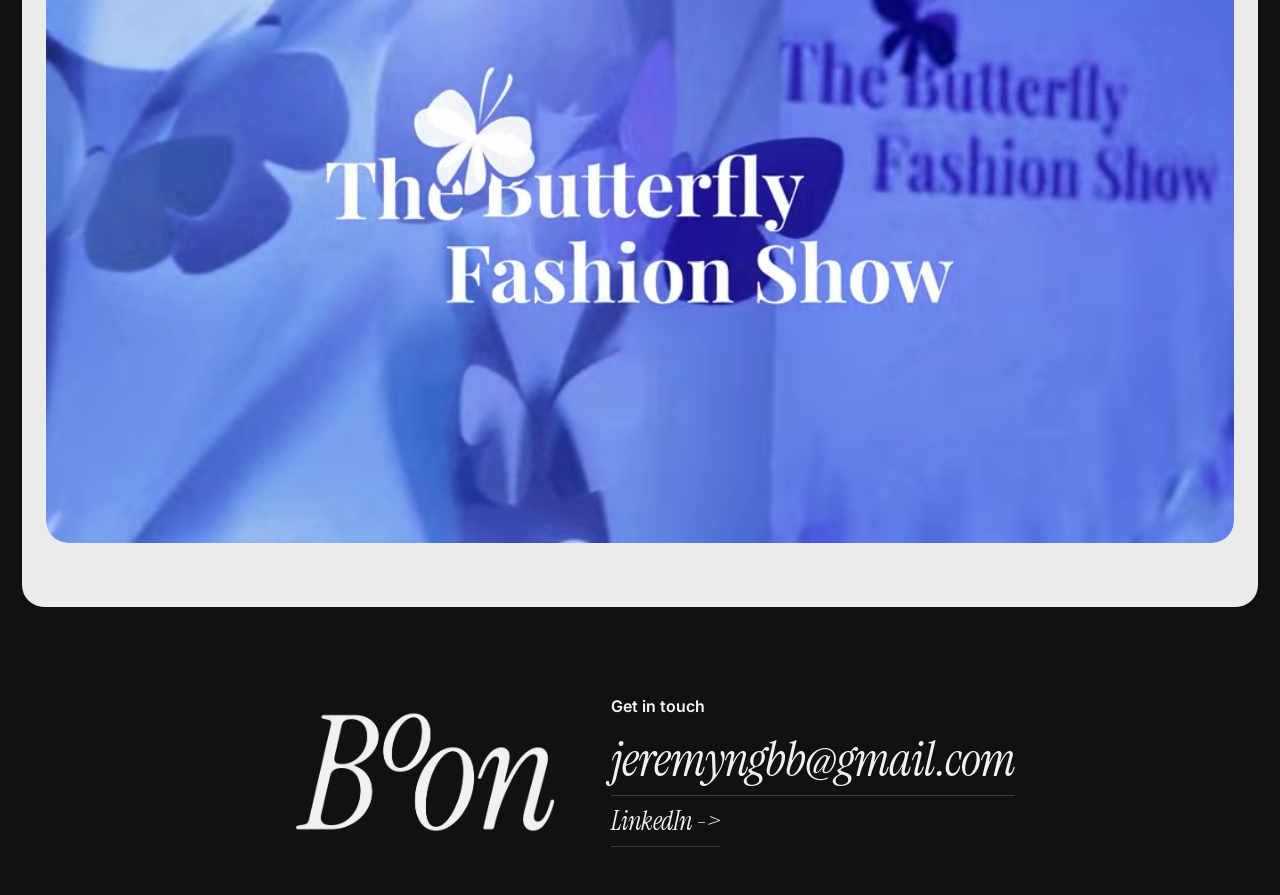
==== commit 76b29669: "Hide editor UI and fix footer/link behavior" ====
--- a/index.html
+++ b/index.html
@@ -7,7 +7,7 @@
   <title>Boon — Portfolio</title>
   <link rel="icon" type="image/png" href="assets/boon-logo.png">
   <link rel="apple-touch-icon" href="assets/boon-logo.png">
-  <link rel="stylesheet" href="css/style.css?v=20260509-11">
+  <link rel="stylesheet" href="css/style.css?v=20260509-15">
 </head>
 <body>
 
@@ -97,9 +97,9 @@
   "></div>
 
   <!-- Scripts -->
-  <script defer src="js/data.js?v=20260509-11"></script>
-  <script defer src="js/core.js?v=20260509-11"></script>
-  <script defer src="js/app.js?v=20260509-11"></script>
-  <script defer src="js/editor.js?v=20260509-11"></script>
+  <script defer src="js/data.js?v=20260509-15"></script>
+  <script defer src="js/core.js?v=20260509-15"></script>
+  <script defer src="js/app.js?v=20260509-15"></script>
+  <script defer src="js/editor.js?v=20260509-15"></script>
 </body>
 </html>
--- a/css/style.css
+++ b/css/style.css
@@ -133,6 +133,7 @@
   border-radius: var(--frame-radius);
   overflow: visible;
   position: relative;
+  z-index: 1;
   transition:
     transform 0.42s var(--ease-out),
     opacity 0.28s var(--ease-out),
@@ -158,6 +159,8 @@
    SITE FOOTER
    ============================================================ */
 .site-footer {
+  position: relative;
+  z-index: 0;
   background: var(--color-footer-bg);
   color: var(--color-footer-text);
   padding: 0 var(--frame-padding) calc(var(--space-md) + 20px);
@@ -264,7 +267,7 @@
 
 .site-footer-toplink {
   position: absolute;
-  top: -56px;
+  top: -34px;
   left: 50%;
   display: flex;
   align-items: center;
@@ -293,7 +296,7 @@
 .site-footer.footer-reveal-active .site-footer-toplink {
   visibility: visible;
   pointer-events: auto;
-  transform: translate(-50%, 10px);
+  transform: translate(-50%, 2px);
 }
 
 .site-footer-toplink:hover {
@@ -1680,13 +1683,13 @@
     min-height: 46px;
     padding: 0 22px;
     border-radius: 0 0 var(--surface-radius) var(--surface-radius);
-    top: -44px;
+    top: -20px;
     font-size: 10px;
     letter-spacing: 0.12em;
   }
 
   .site-footer.footer-reveal-active .site-footer-toplink {
-    transform: translate(-50%, 18px);
+    transform: translate(-50%, 8px);
   }
 
   .site-footer-logo-mark {
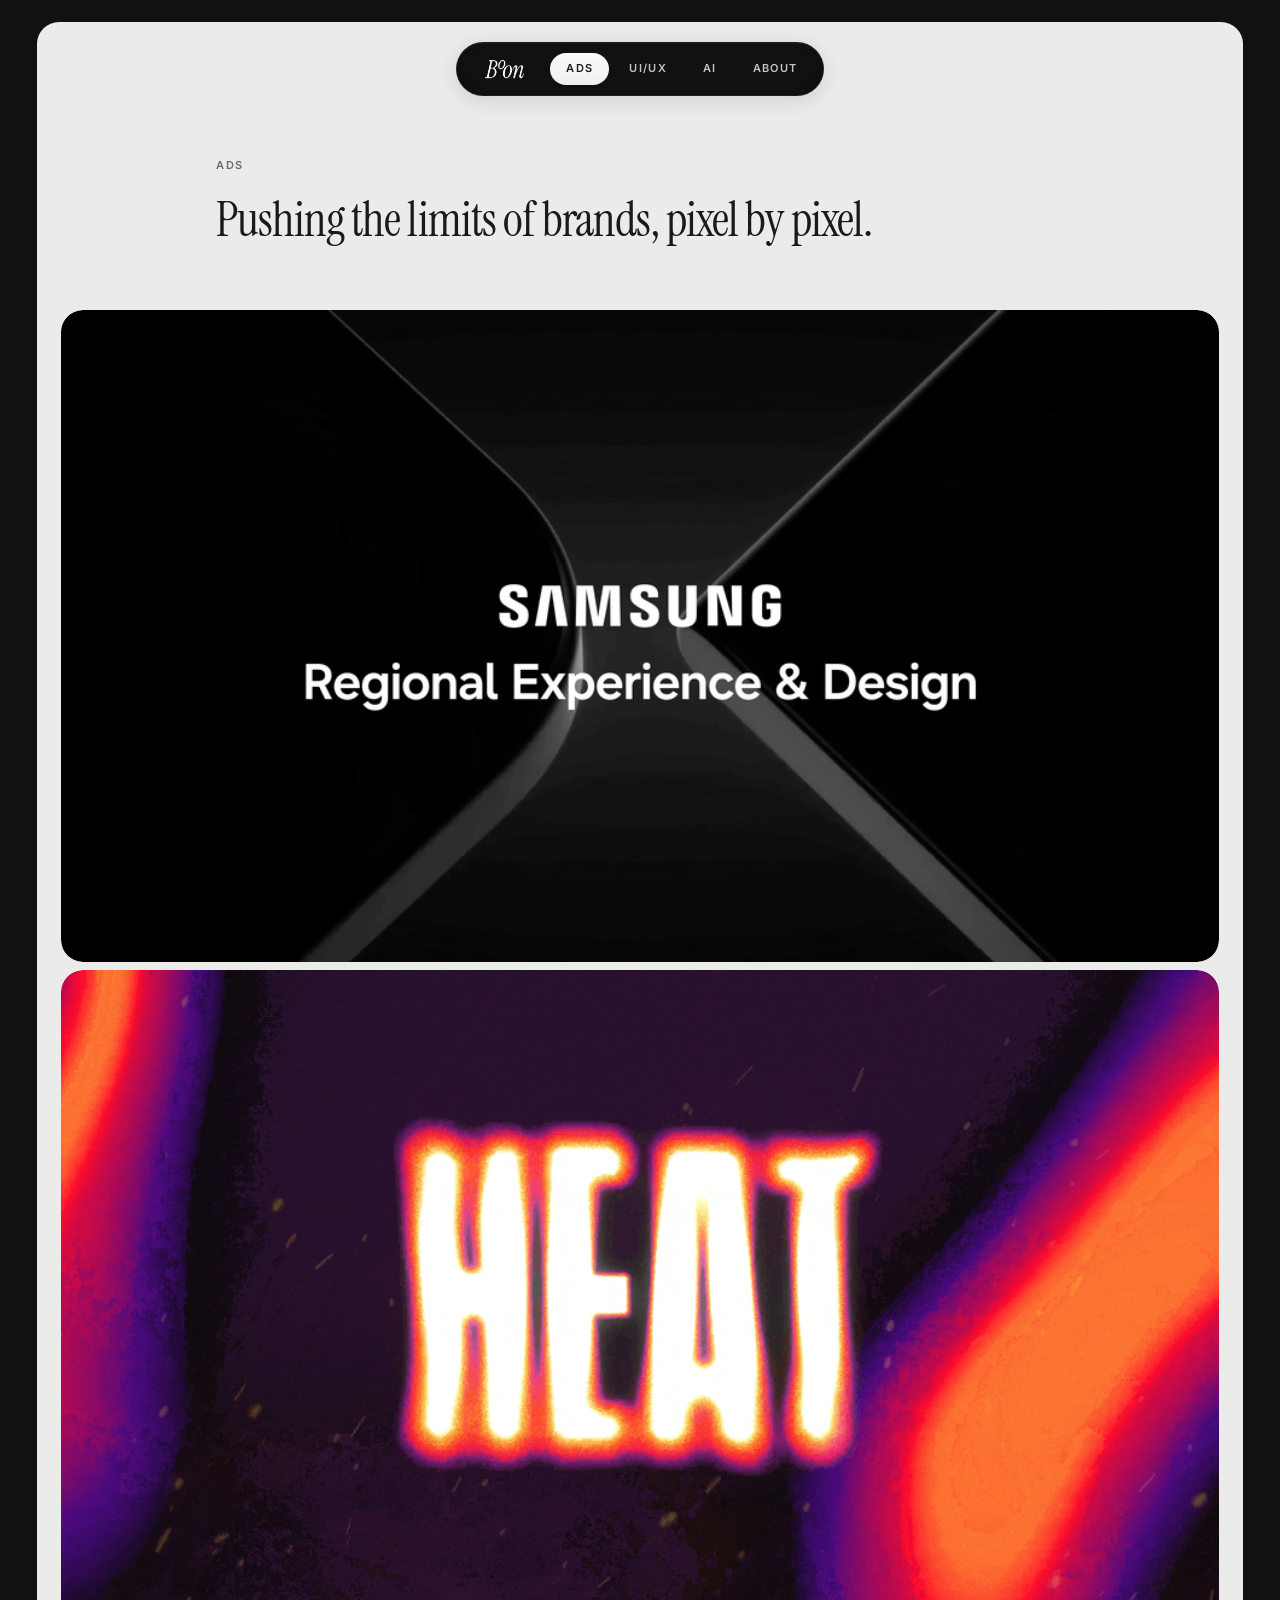
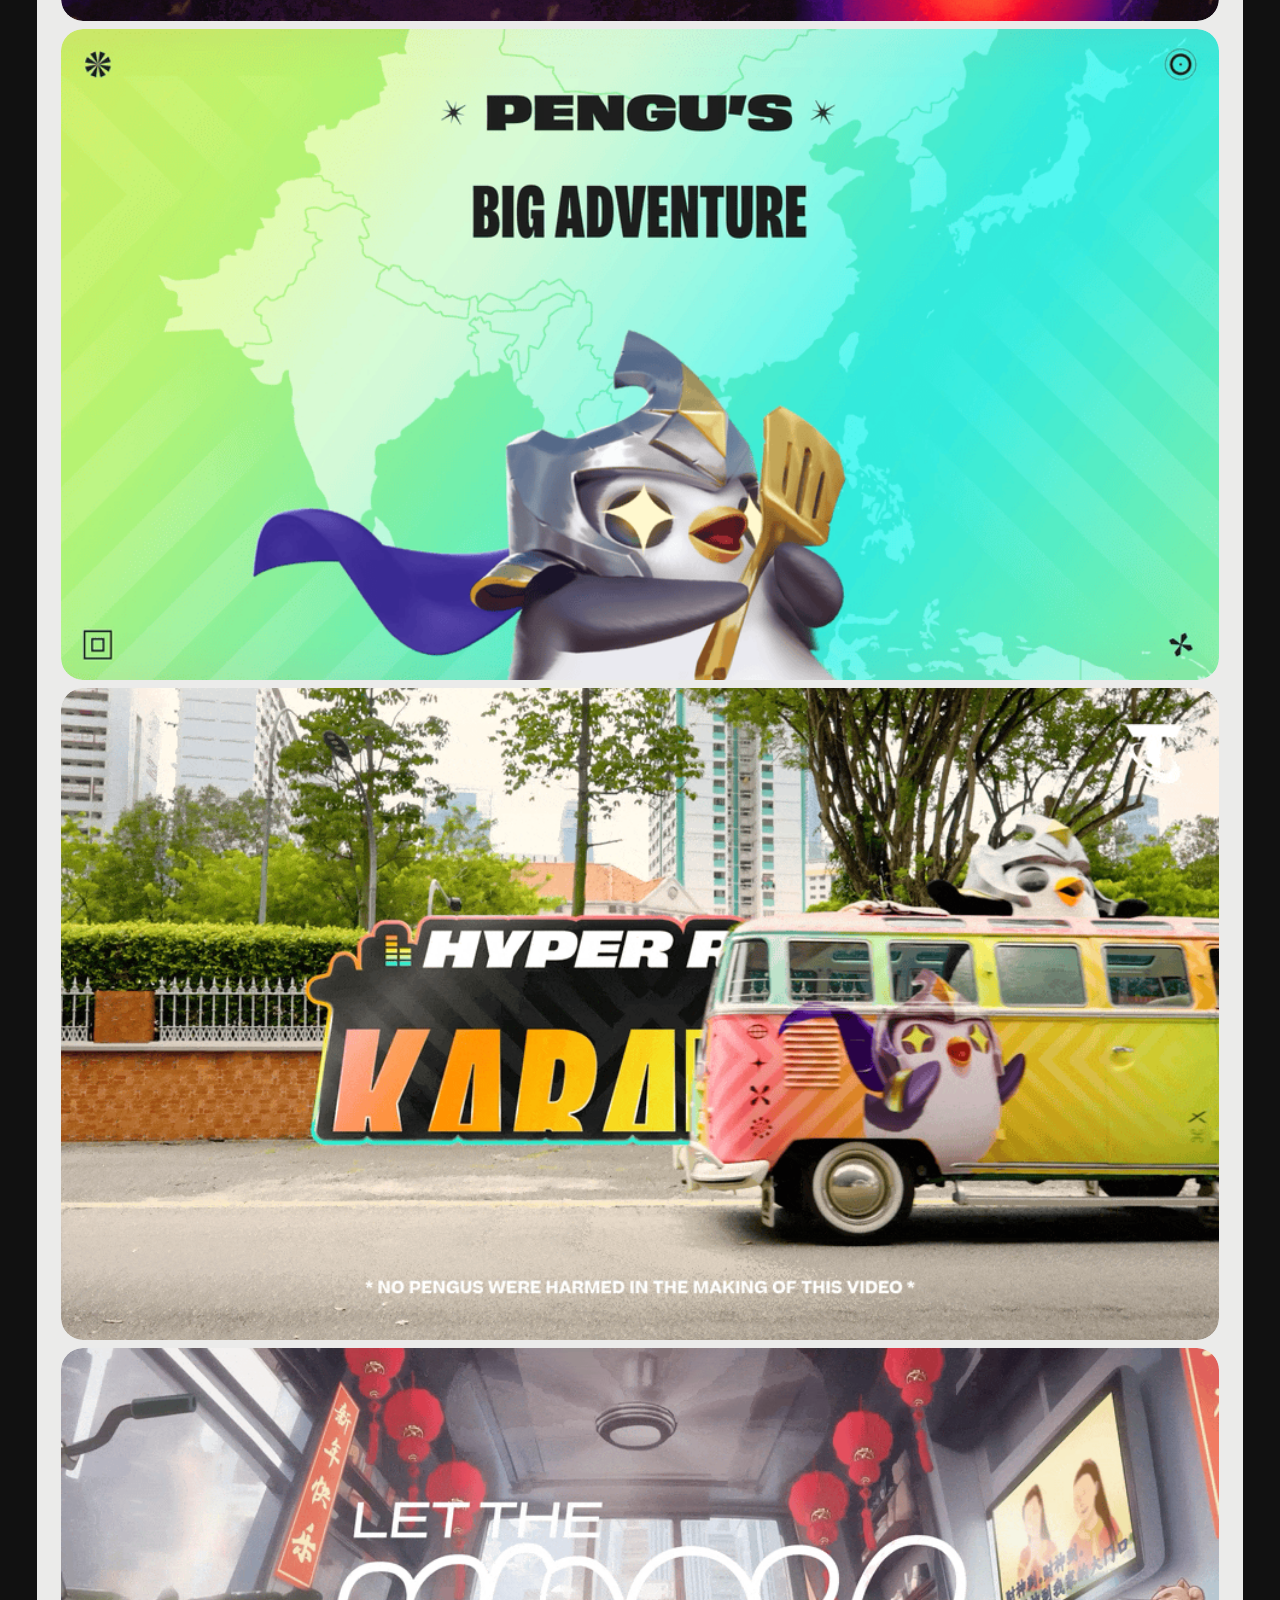
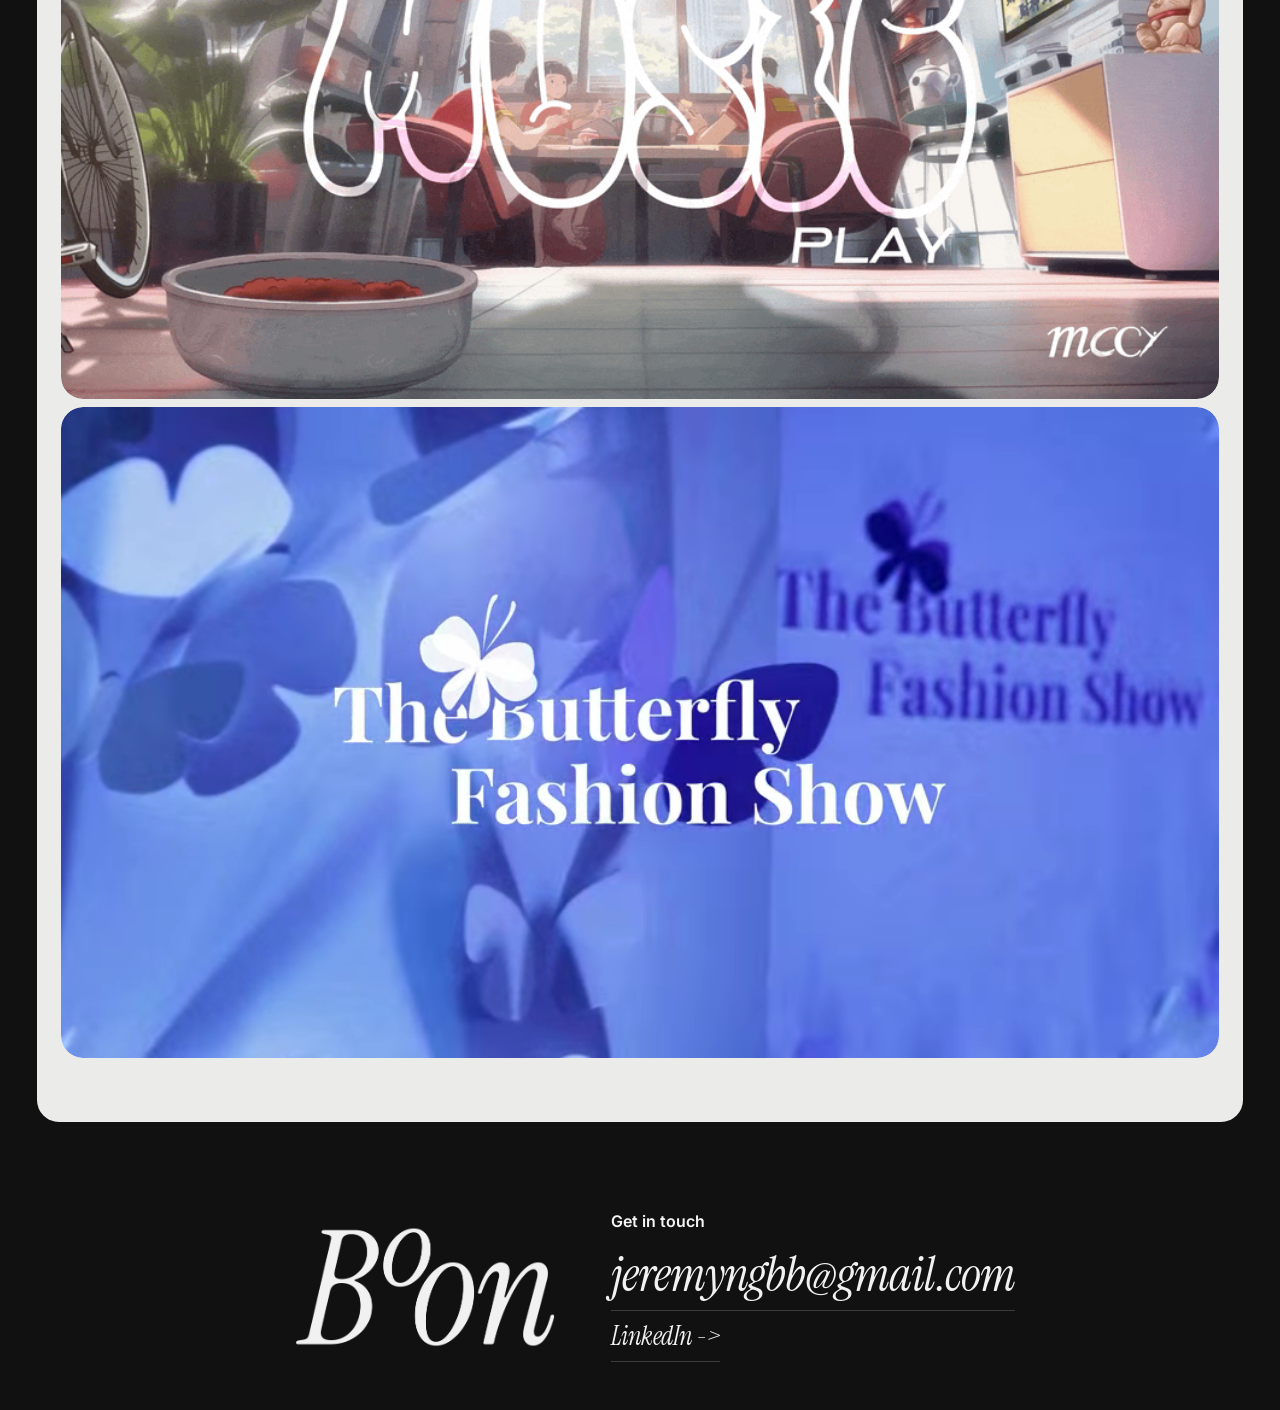
==== commit 3bb26141: "Hide editor and refresh portfolio content" ====
--- a/index.html
+++ b/index.html
@@ -7,7 +7,7 @@
   <title>Boon — Portfolio</title>
   <link rel="icon" type="image/png" href="assets/boon-logo.png">
   <link rel="apple-touch-icon" href="assets/boon-logo.png">
-  <link rel="stylesheet" href="css/style.css?v=20260509-15">
+  <link rel="stylesheet" href="css/style.css?v=20260510-19">
 </head>
 <body>
 
@@ -45,7 +45,7 @@
       <div id="uxView" style="display: none;">
         <section class="hero" id="uxHero">
           <div class="hero-copy">
-            <p class="hero-eyebrow">PRODUCT</p>
+            <p class="hero-eyebrow">UI/UX</p>
             <h1 class="hero-title" id="uxTitle"></h1>
           </div>
         </section>
@@ -97,9 +97,9 @@
   "></div>
 
   <!-- Scripts -->
-  <script defer src="js/data.js?v=20260509-15"></script>
-  <script defer src="js/core.js?v=20260509-15"></script>
-  <script defer src="js/app.js?v=20260509-15"></script>
-  <script defer src="js/editor.js?v=20260509-15"></script>
+  <script defer src="js/data.js?v=20260510-19"></script>
+  <script defer src="js/core.js?v=20260510-19"></script>
+  <script defer src="js/app.js?v=20260510-19"></script>
+  <script defer src="js/editor.js?v=20260510-19"></script>
 </body>
 </html>
--- a/css/style.css
+++ b/css/style.css
@@ -87,6 +87,7 @@
   scroll-behavior: smooth;
   -webkit-font-smoothing: antialiased;
   -moz-osx-font-smoothing: grayscale;
+  scrollbar-gutter: stable both-edges;
 }
 
 body {
@@ -704,7 +705,7 @@
 
 .project-info-description {
   font-family: var(--font-body);
-  font-size: 16px;
+  font-size: 18px;
   line-height: 1.75;
   color: var(--color-text-secondary);
   width: min(100%, var(--text-content-max-width));
@@ -948,7 +949,7 @@
 
 .block-text {
   text-align: left;
-  padding: 8px 0;
+  padding: var(--space-md) 0;
   width: min(100%, var(--text-content-max-width));
   max-width: var(--text-content-max-width);
   margin: 0 auto;
@@ -956,14 +957,17 @@
 
 .block-text-content {
   font-family: var(--font-body);
-  font-size: 16px;
+  font-size: 18px;
   line-height: 1.75;
   color: var(--color-text-secondary);
+  display: grid;
+  row-gap: var(--space-sm);
 }
 
 .block-text-heading {
   display: block;
-  margin: 0 0 var(--space-sm);
+  line-height: 1.05 !important;
+  margin: 0;
 }
 
 .block-text-content p,
@@ -975,8 +979,9 @@
 .block-text-content h4,
 .block-text-content h5,
 .block-text-content h6 {
-  margin: 0 0 var(--space-sm);
-}
+  margin: 0;
+}
+
 
 .block-text-content blockquote {
   margin-left: 0;
@@ -987,6 +992,23 @@
 
 .block-text-content > :last-child {
   margin-bottom: 0;
+}
+
+.block-text--framer-callout .block-text-content strong:first-child {
+  display: inline-flex;
+  align-items: center;
+  gap: 10px;
+}
+
+.block-text--framer-callout .block-text-content strong:first-child::after {
+  content: "";
+  width: 34px;
+  height: 34px;
+  flex: 0 0 34px;
+  background-image: url("../assets/framer%20logo.avif");
+  background-size: contain;
+  background-repeat: no-repeat;
+  background-position: center;
 }
 
 .block-video {
@@ -1026,7 +1048,7 @@
 
 .block-two-text-column .col-text {
   font-family: var(--font-body);
-  font-size: 16px;
+  font-size: 18px;
   line-height: 1.75;
   color: var(--color-text-secondary);
   min-width: 0;
@@ -1034,7 +1056,7 @@
 
 .block-two-column .col-text {
   font-family: var(--font-body);
-  font-size: 16px;
+  font-size: 18px;
   line-height: 1.75;
   color: var(--color-text-secondary);
   padding: var(--space-sm) 0;
@@ -1582,7 +1604,6 @@
 
   .block-text-heading {
     --serif-text-heading-size: clamp(24px, 7.2vw, 34px);
-    margin-bottom: 10px;
   }
 
   .block-two-text-column {
@@ -1744,6 +1765,9 @@
 .about-divider {
   border: none;
   border-top: 1px solid rgba(26, 26, 26, 0.12);
+  width: min(100%, var(--text-content-max-width));
+  max-width: var(--text-content-max-width);
+  margin: 0 auto;
 }
 
 /* --- Intro --- */
@@ -1808,7 +1832,7 @@
 
 .about-bio {
   font-family: var(--font-body);
-  font-size: 17px;
+  font-size: 18px;
   line-height: 1.8;
   color: var(--color-text);
   margin-top: 0;
@@ -1847,6 +1871,9 @@
   grid-template-columns: minmax(0, 1.04fr) minmax(0, 0.96fr);
   gap: clamp(36px, 5vw, var(--space-2xl));
   align-items: start;
+  width: min(100%, var(--text-content-max-width));
+  max-width: var(--text-content-max-width);
+  margin: 0 auto;
 }
 
 .about-col {
@@ -2197,6 +2224,9 @@
   flex-direction: column;
   gap: var(--space-md);
   padding-bottom: var(--space-lg);
+  width: min(100%, var(--text-content-max-width));
+  max-width: var(--text-content-max-width);
+  margin: 0 auto;
 }
 
 .about-contact-links {
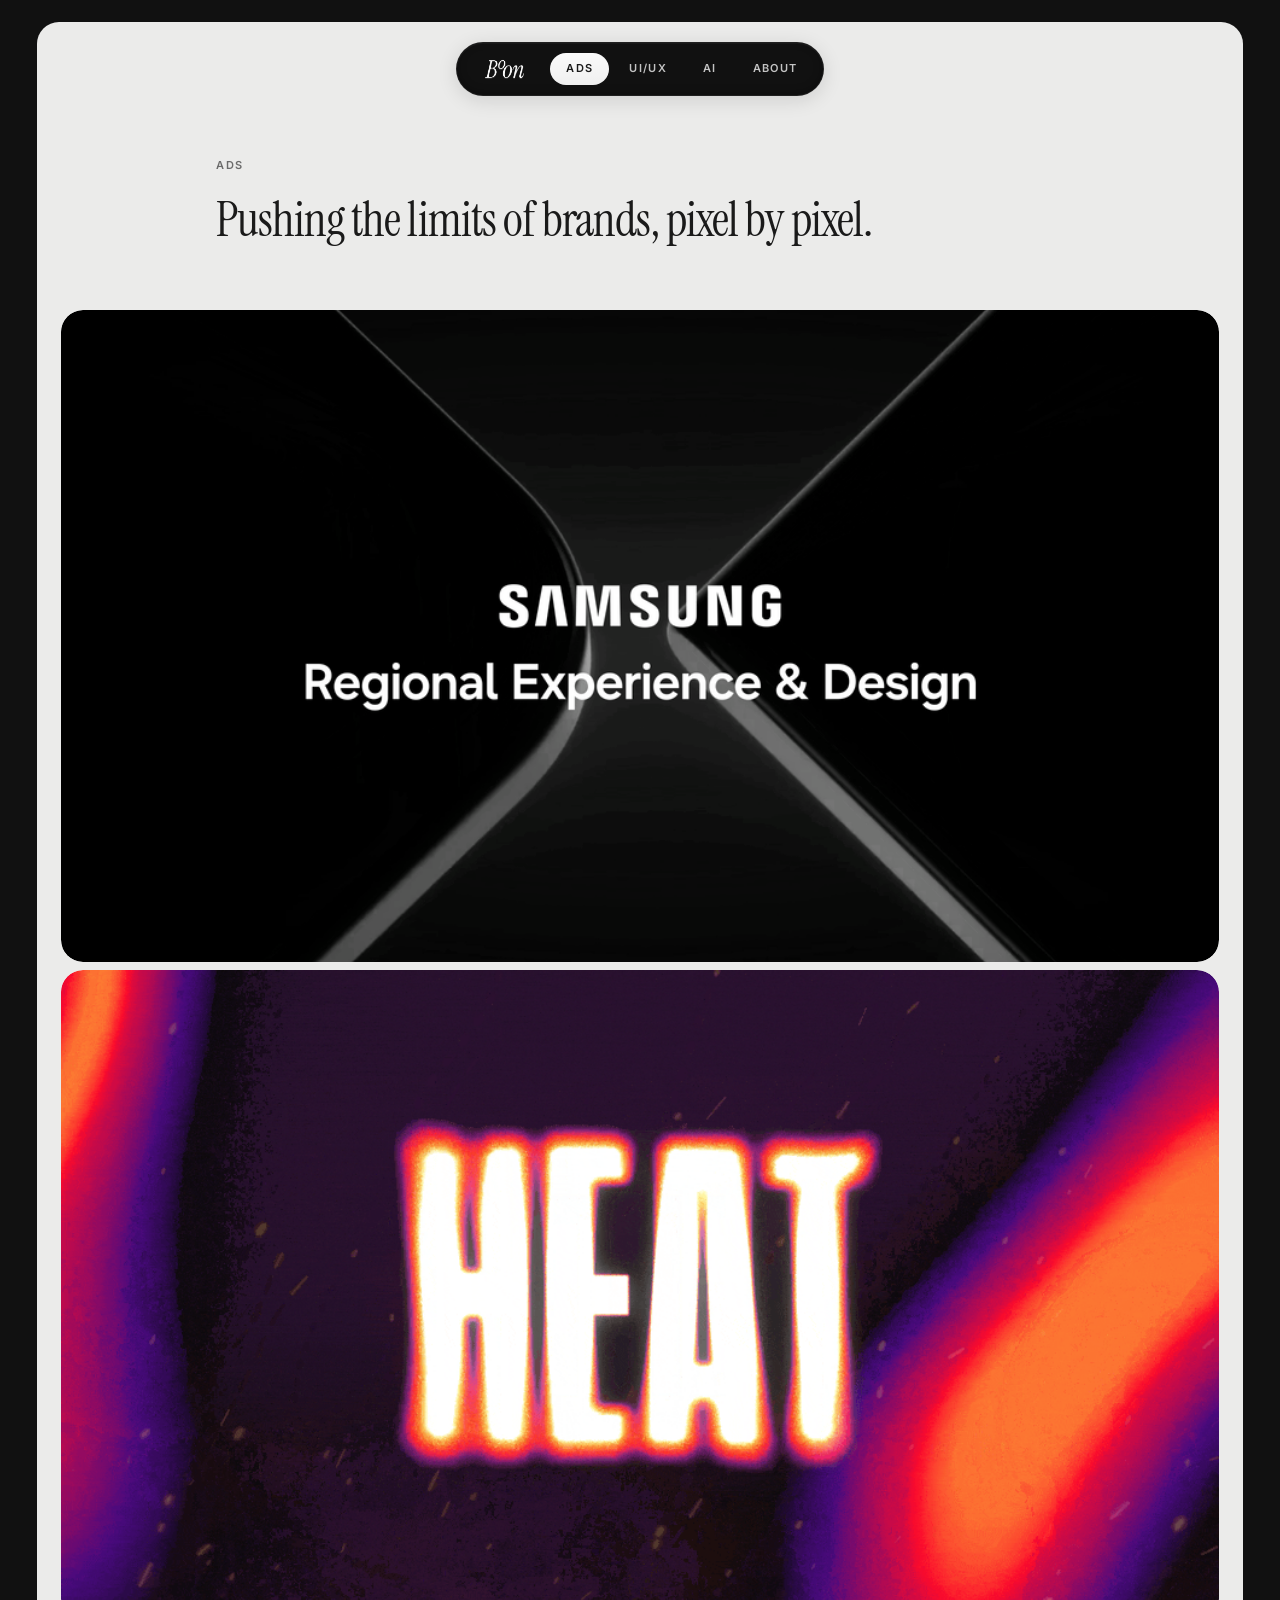
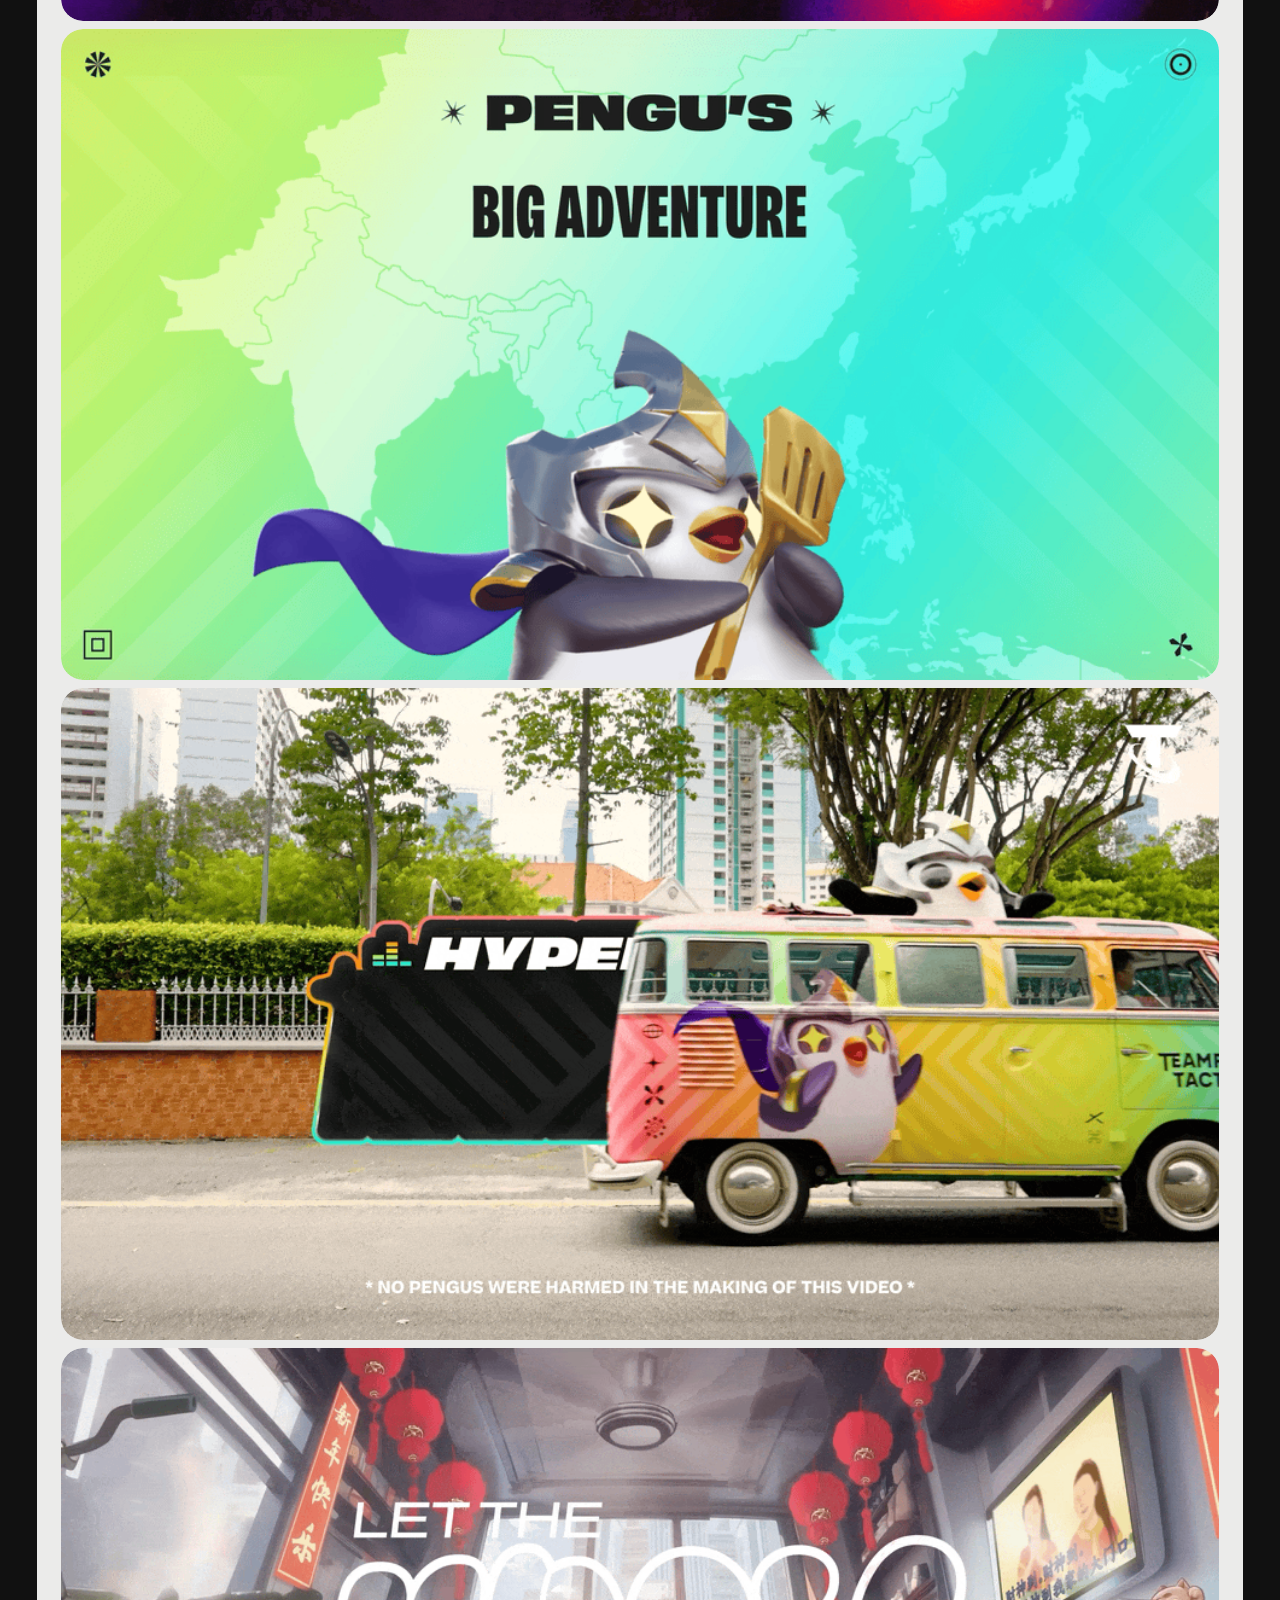
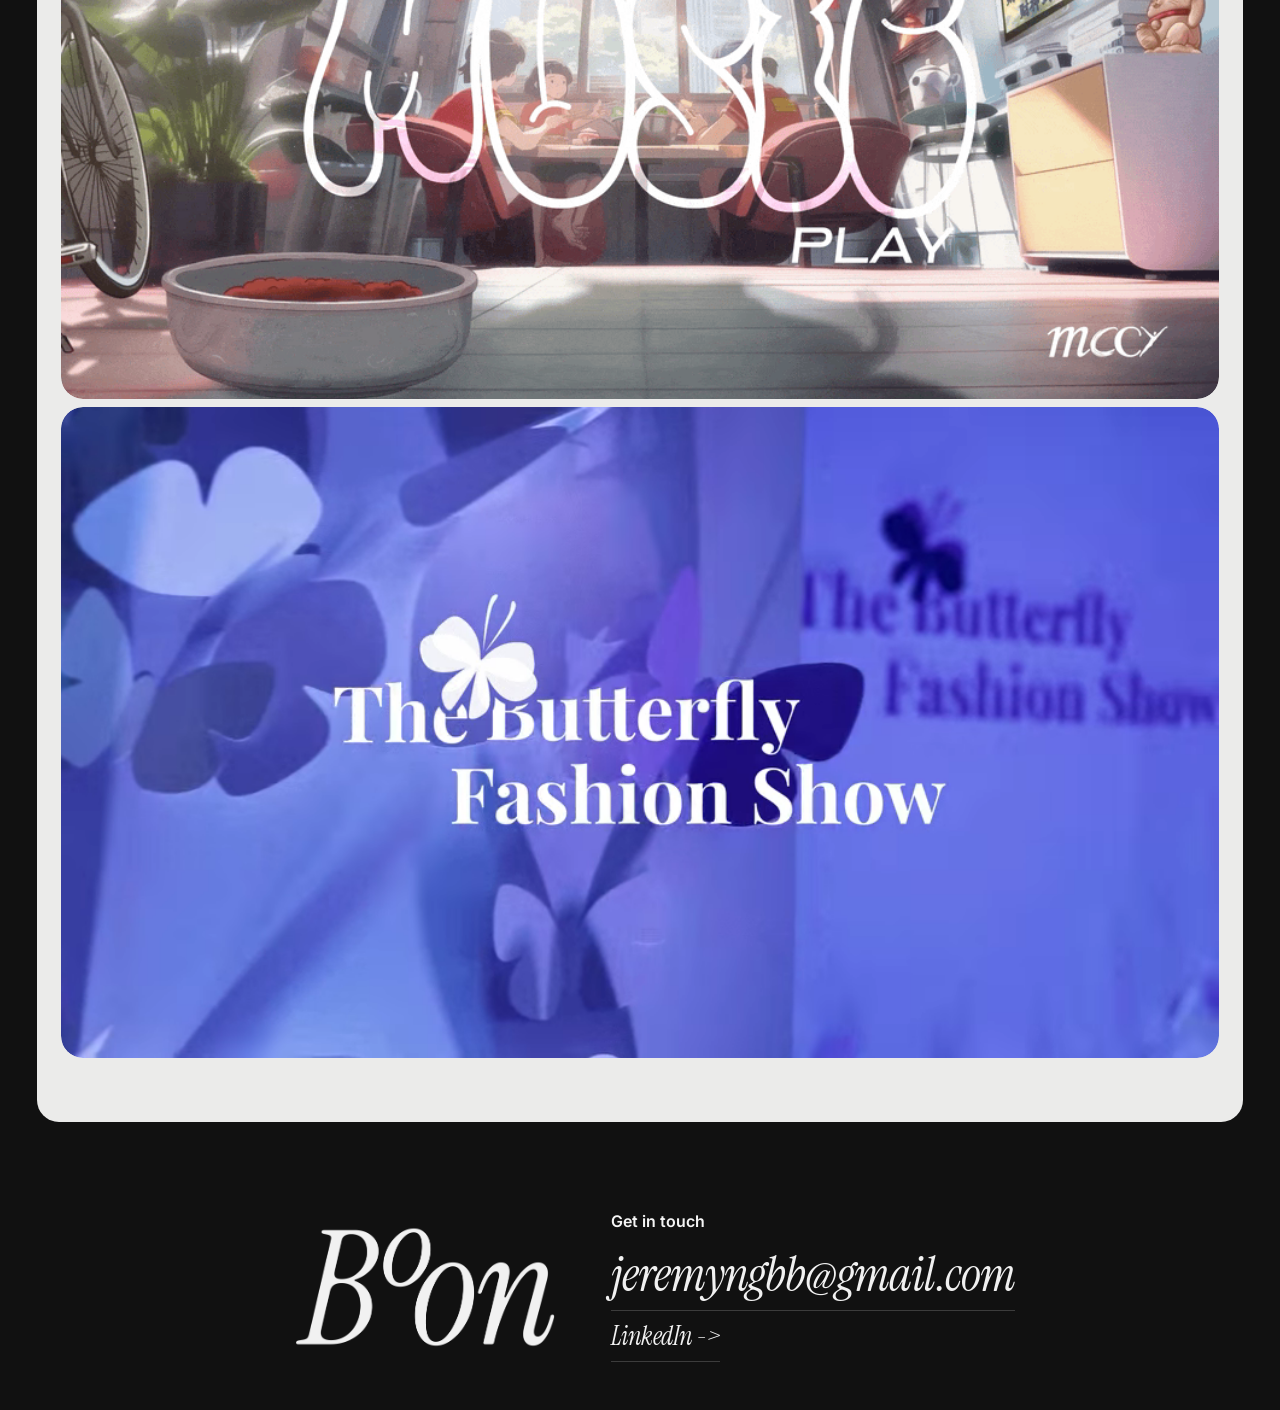
==== commit 2fdc9e21: "Hide editor and refresh portfolio layout" ====
--- a/index.html
+++ b/index.html
@@ -7,7 +7,7 @@
   <title>Boon — Portfolio</title>
   <link rel="icon" type="image/png" href="assets/boon-logo.png">
   <link rel="apple-touch-icon" href="assets/boon-logo.png">
-  <link rel="stylesheet" href="css/style.css?v=20260510-19">
+  <link rel="stylesheet" href="css/style.css?v=20260513-02">
 </head>
 <body>
 
@@ -97,9 +97,9 @@
   "></div>
 
   <!-- Scripts -->
-  <script defer src="js/data.js?v=20260510-19"></script>
-  <script defer src="js/core.js?v=20260510-19"></script>
-  <script defer src="js/app.js?v=20260510-19"></script>
-  <script defer src="js/editor.js?v=20260510-19"></script>
+  <script defer src="js/data.js?v=20260513-02"></script>
+  <script defer src="js/core.js?v=20260513-02"></script>
+  <script defer src="js/app.js?v=20260513-02"></script>
+  <script defer src="js/editor.js?v=20260513-02"></script>
 </body>
 </html>
--- a/css/style.css
+++ b/css/style.css
@@ -1052,6 +1052,9 @@
   line-height: 1.75;
   color: var(--color-text-secondary);
   min-width: 0;
+  display: grid;
+  row-gap: var(--space-sm);
+  padding: var(--space-md) 0;
 }
 
 .block-two-column .col-text {
@@ -1059,10 +1062,46 @@
   font-size: 18px;
   line-height: 1.75;
   color: var(--color-text-secondary);
-  padding: var(--space-sm) 0;
+  display: grid;
+  row-gap: var(--space-sm);
+  padding: var(--space-md) 0;
   width: min(100%, var(--text-content-max-width));
   max-width: var(--text-content-max-width);
   margin: 0;
+}
+
+.block-two-text-column .col-text p,
+.block-two-text-column .col-text div,
+.block-two-text-column .col-text blockquote,
+.block-two-text-column .col-text h1,
+.block-two-text-column .col-text h2,
+.block-two-text-column .col-text h3,
+.block-two-text-column .col-text h4,
+.block-two-text-column .col-text h5,
+.block-two-text-column .col-text h6,
+.block-two-column .col-text p,
+.block-two-column .col-text div,
+.block-two-column .col-text blockquote,
+.block-two-column .col-text h1,
+.block-two-column .col-text h2,
+.block-two-column .col-text h3,
+.block-two-column .col-text h4,
+.block-two-column .col-text h5,
+.block-two-column .col-text h6 {
+  margin: 0;
+}
+
+.block-two-text-column .col-text blockquote,
+.block-two-column .col-text blockquote {
+  margin-left: 0;
+  margin-right: 0;
+  padding: 0;
+  border: 0;
+}
+
+.block-two-text-column .col-text > :last-child,
+.block-two-column .col-text > :last-child {
+  margin-bottom: 0;
 }
 
 .block-two-column .col-image {
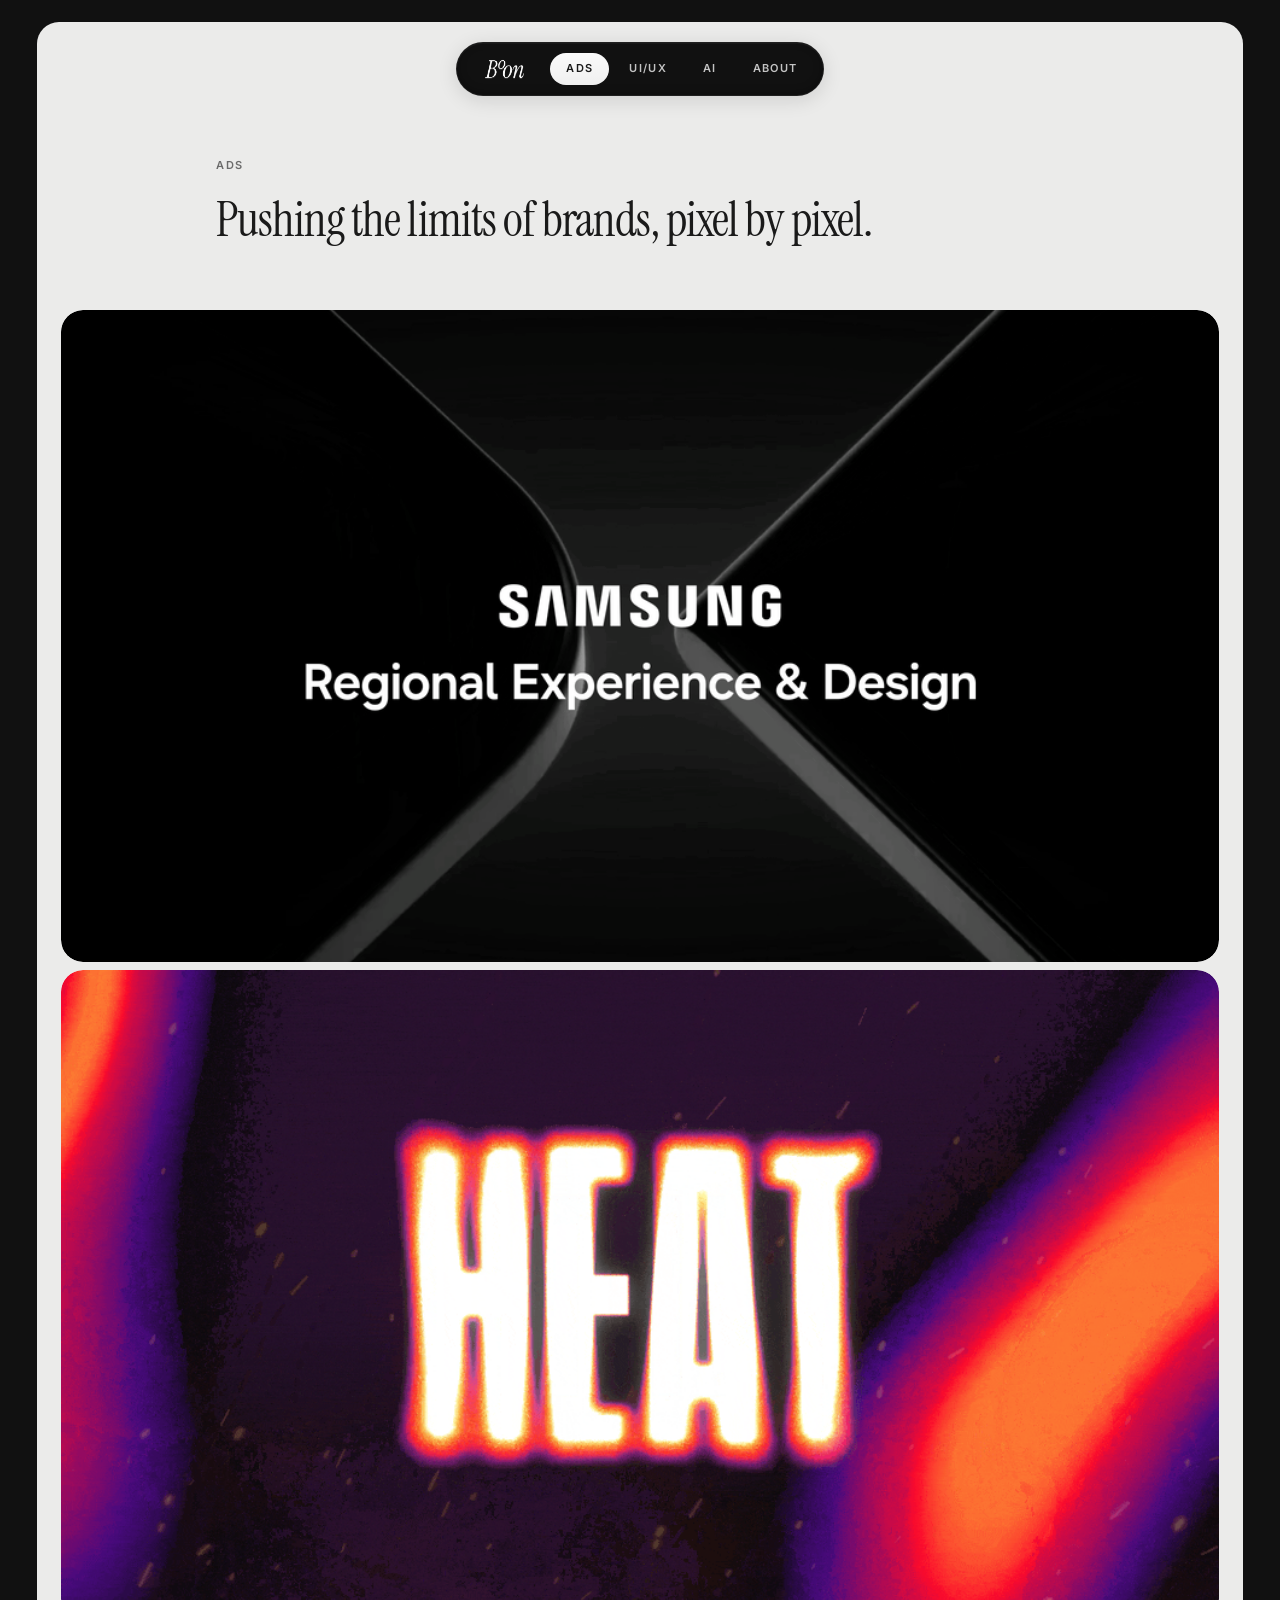
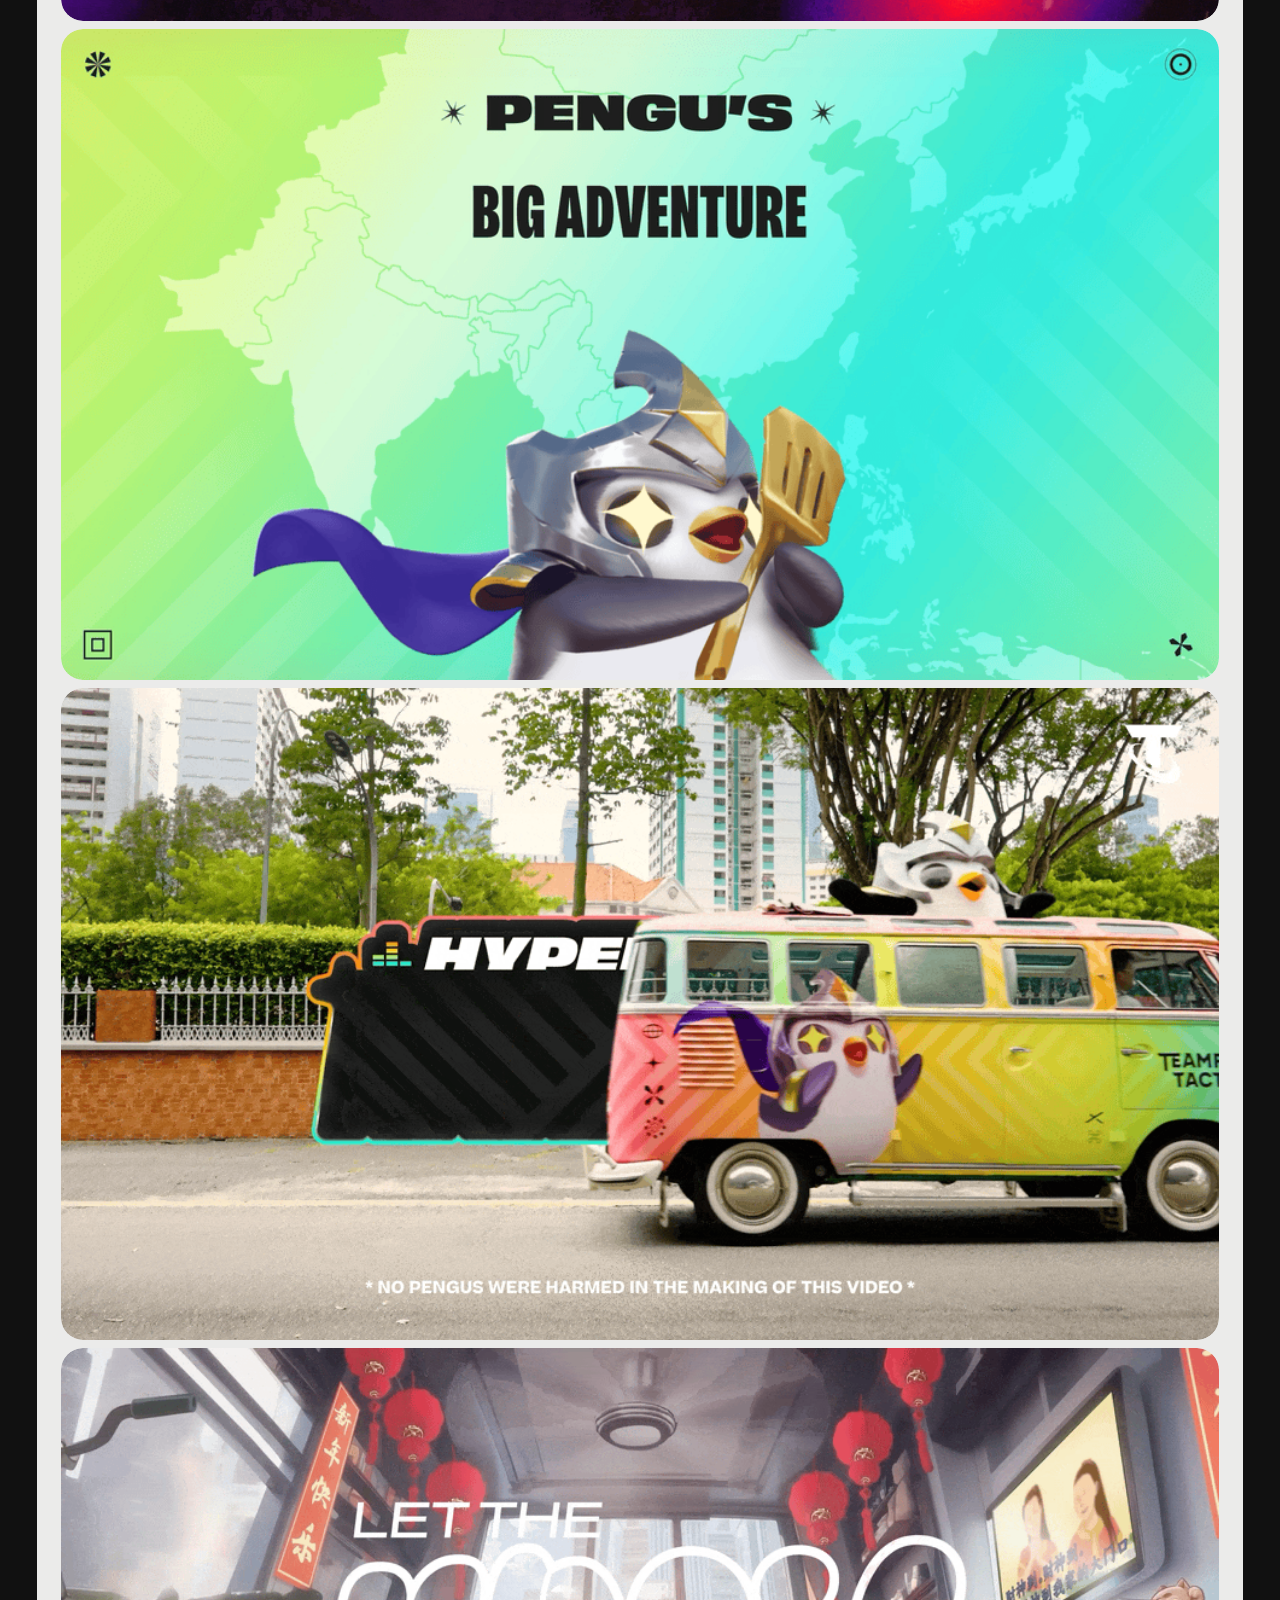
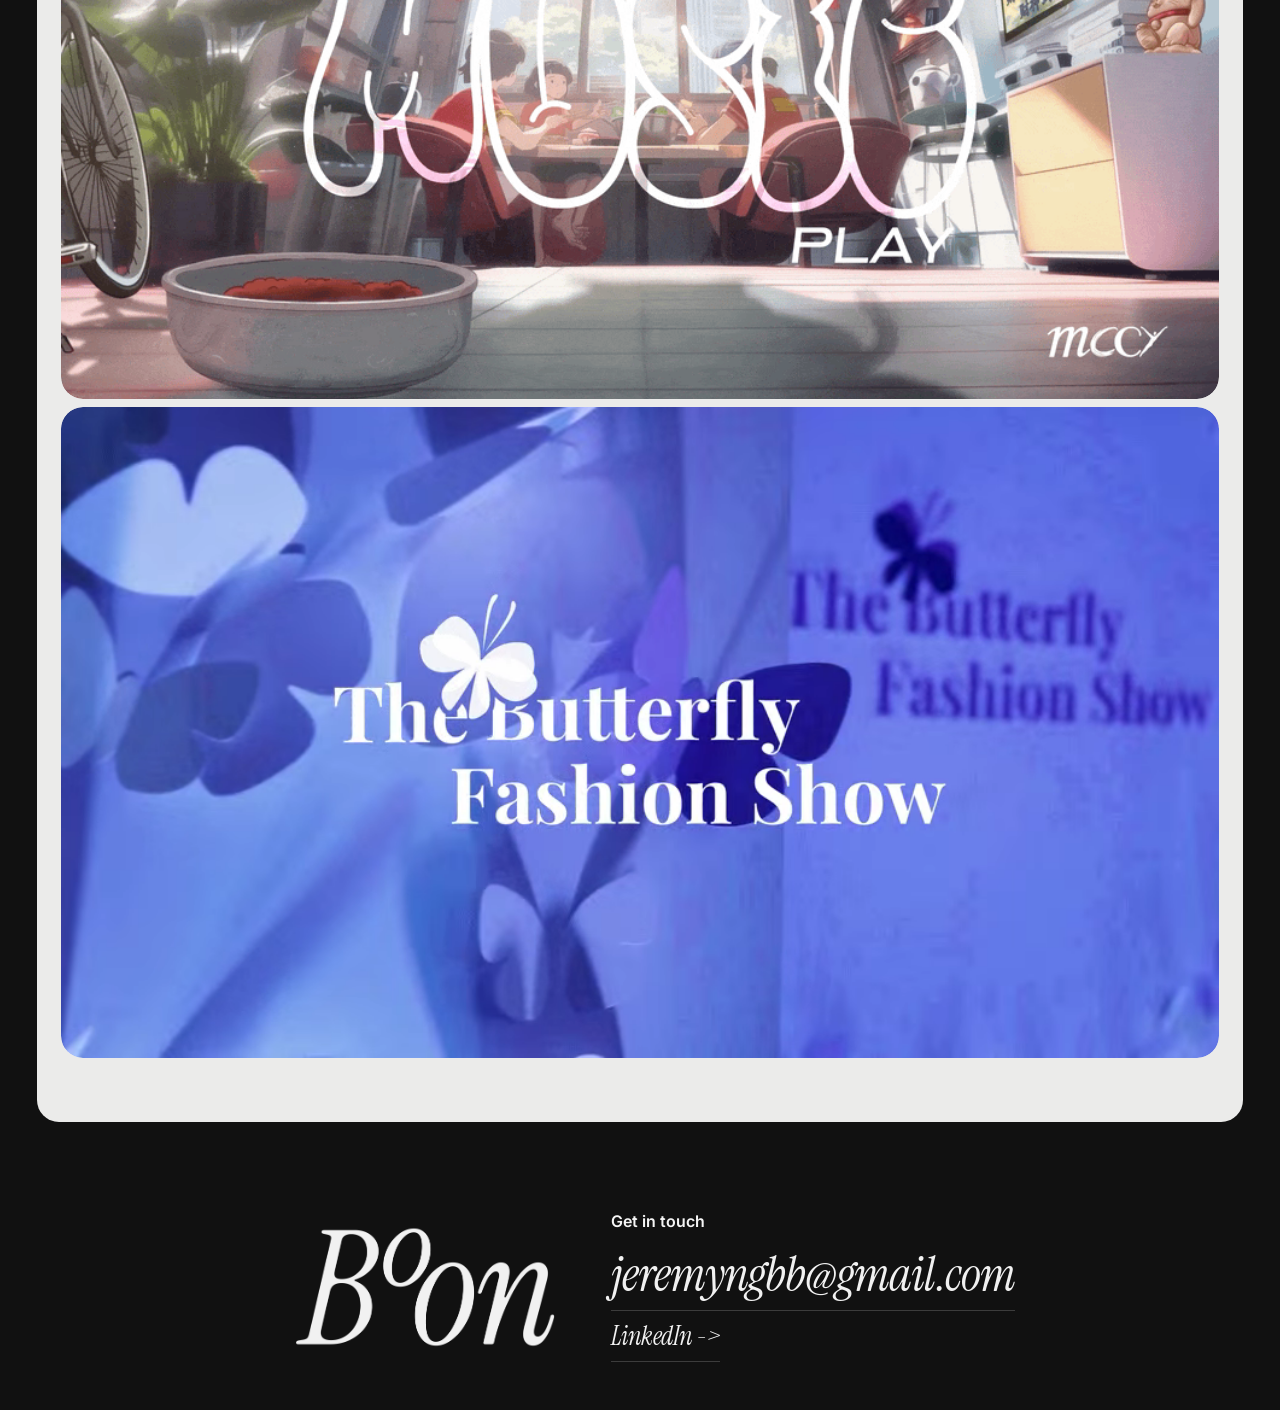
==== commit fbece542: "Hide editor UI and update portfolio polish" ====
--- a/index.html
+++ b/index.html
@@ -5,9 +5,11 @@
   <meta name="viewport" content="width=device-width, initial-scale=1.0">
   <meta name="description" content="Boon — Creative Portfolio. Currently Pushin' Ps in Digitas Singapore.">
   <title>Boon — Portfolio</title>
+  <link rel="icon" type="image/png" href="assets/boon-logo.png" media="(prefers-color-scheme: light)">
+  <link rel="icon" type="image/png" href="assets/boon-logo-white.png" media="(prefers-color-scheme: dark)">
   <link rel="icon" type="image/png" href="assets/boon-logo.png">
   <link rel="apple-touch-icon" href="assets/boon-logo.png">
-  <link rel="stylesheet" href="css/style.css?v=20260513-02">
+  <link rel="stylesheet" href="css/style.css?v=20260513-05">
 </head>
 <body>
 
@@ -75,19 +77,6 @@
 
   <footer class="site-footer" id="siteFooter"></footer>
 
-  <!-- Sync Button -->
-  <button class="sync-toggle" id="syncToggle" title="Sync from data.js" onclick="syncFromFile()">↻</button>
-
-  <!-- Edit Mode Toggle -->
-  <button class="edit-toggle" id="editToggle">Edit</button>
-
-  <!-- Edit Toolbar -->
-  <div class="edit-toolbar" id="editToolbar">
-    <button onclick="addNewProject()">+ Add Project</button>
-    <button onclick="exportData()">Export Data</button>
-    <button class="primary" onclick="saveData(); showToast('Saved!');">Save</button>
-  </div>
-
   <!-- Toast notification -->
   <div id="toast" style="
     position: fixed; bottom: 80px; left: 50%; transform: translateX(-50%) translateY(20px);
@@ -97,9 +86,8 @@
   "></div>
 
   <!-- Scripts -->
-  <script defer src="js/data.js?v=20260513-02"></script>
-  <script defer src="js/core.js?v=20260513-02"></script>
-  <script defer src="js/app.js?v=20260513-02"></script>
-  <script defer src="js/editor.js?v=20260513-02"></script>
+  <script defer src="js/data.js?v=20260513-05"></script>
+  <script defer src="js/core.js?v=20260513-05"></script>
+  <script defer src="js/app.js?v=20260513-05"></script>
 </body>
 </html>
--- a/css/style.css
+++ b/css/style.css
@@ -1660,7 +1660,13 @@
   }
 
   .block-two-image {
-    grid-template-columns: 1fr;
+    flex-direction: column;
+    align-items: stretch;
+  }
+
+  .block-two-image-item {
+    width: 100%;
+    flex: none !important;
   }
 
   .block-image-grid.cols-4 {
@@ -1770,6 +1776,7 @@
     max-width: calc(100% - (var(--page-section-padding-x) * 2));
     margin: 0 auto;
   }
+
 }
 
 /* ============================================================
